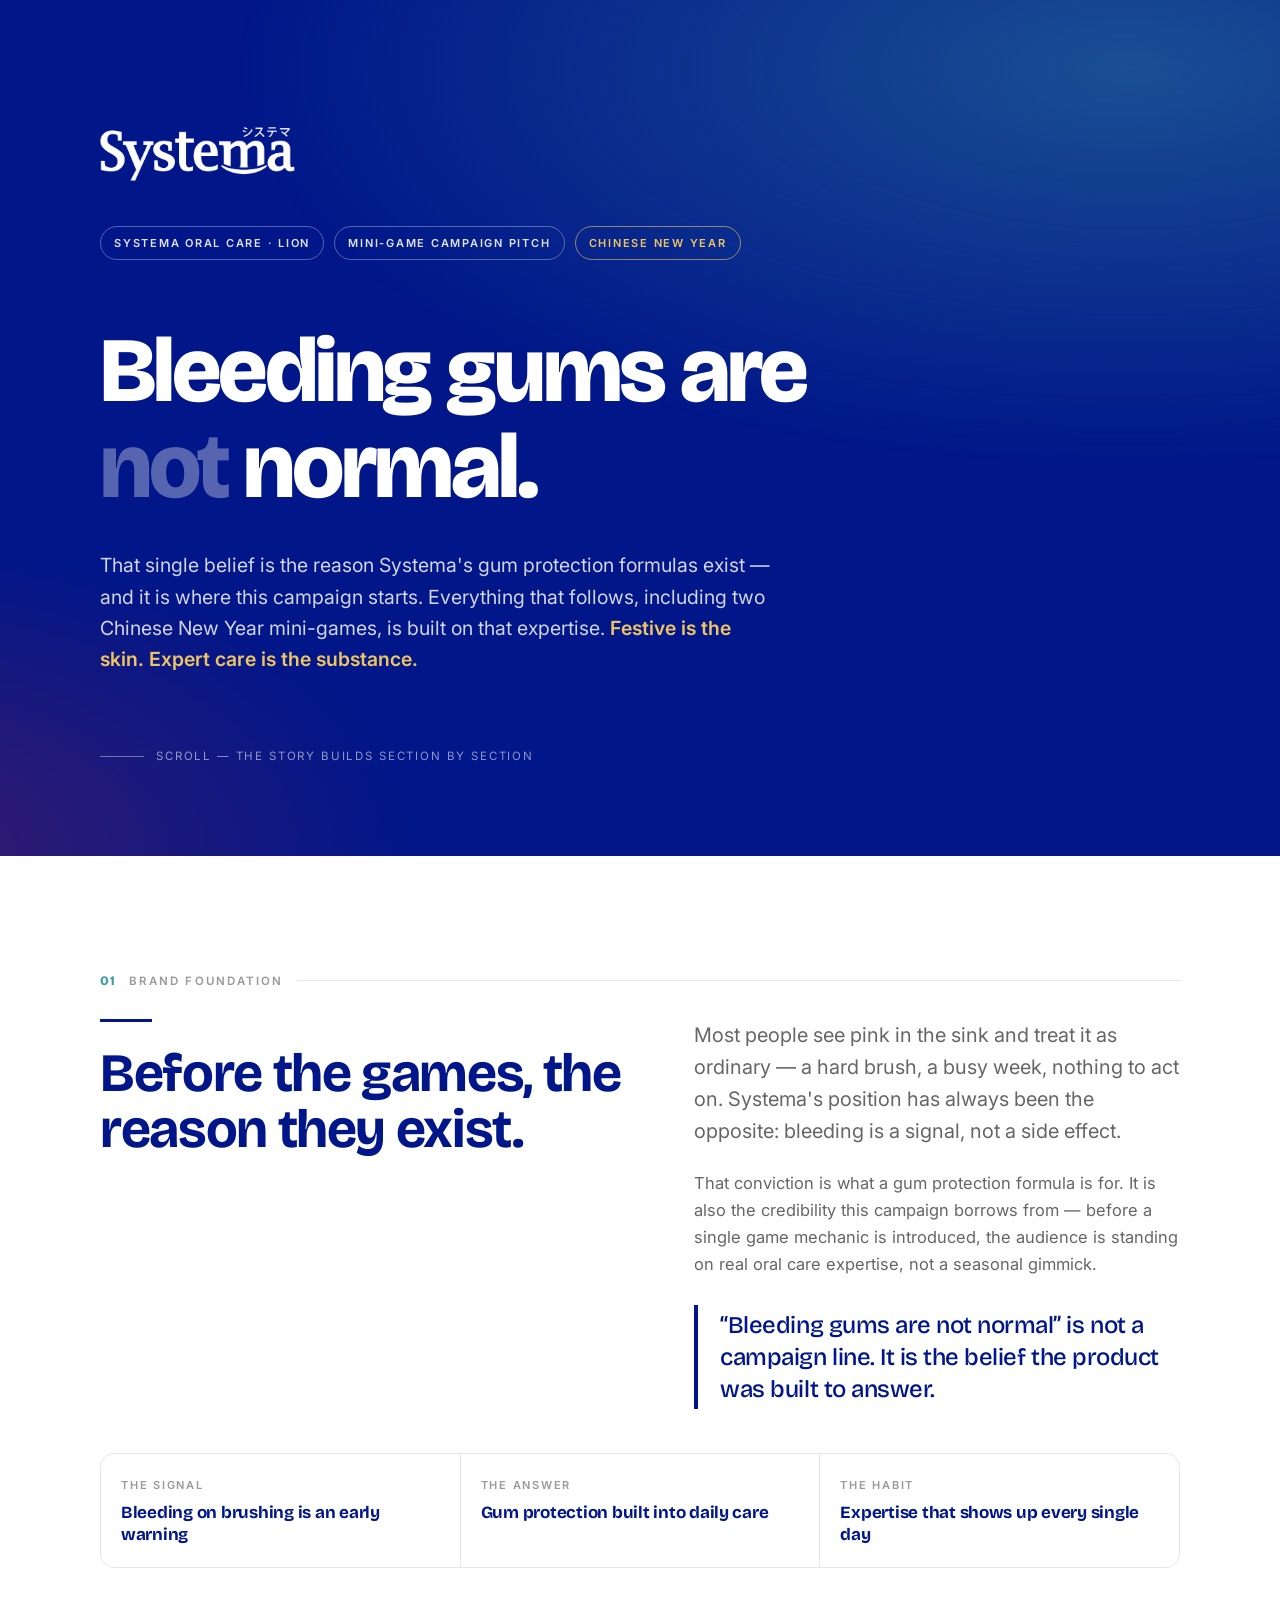
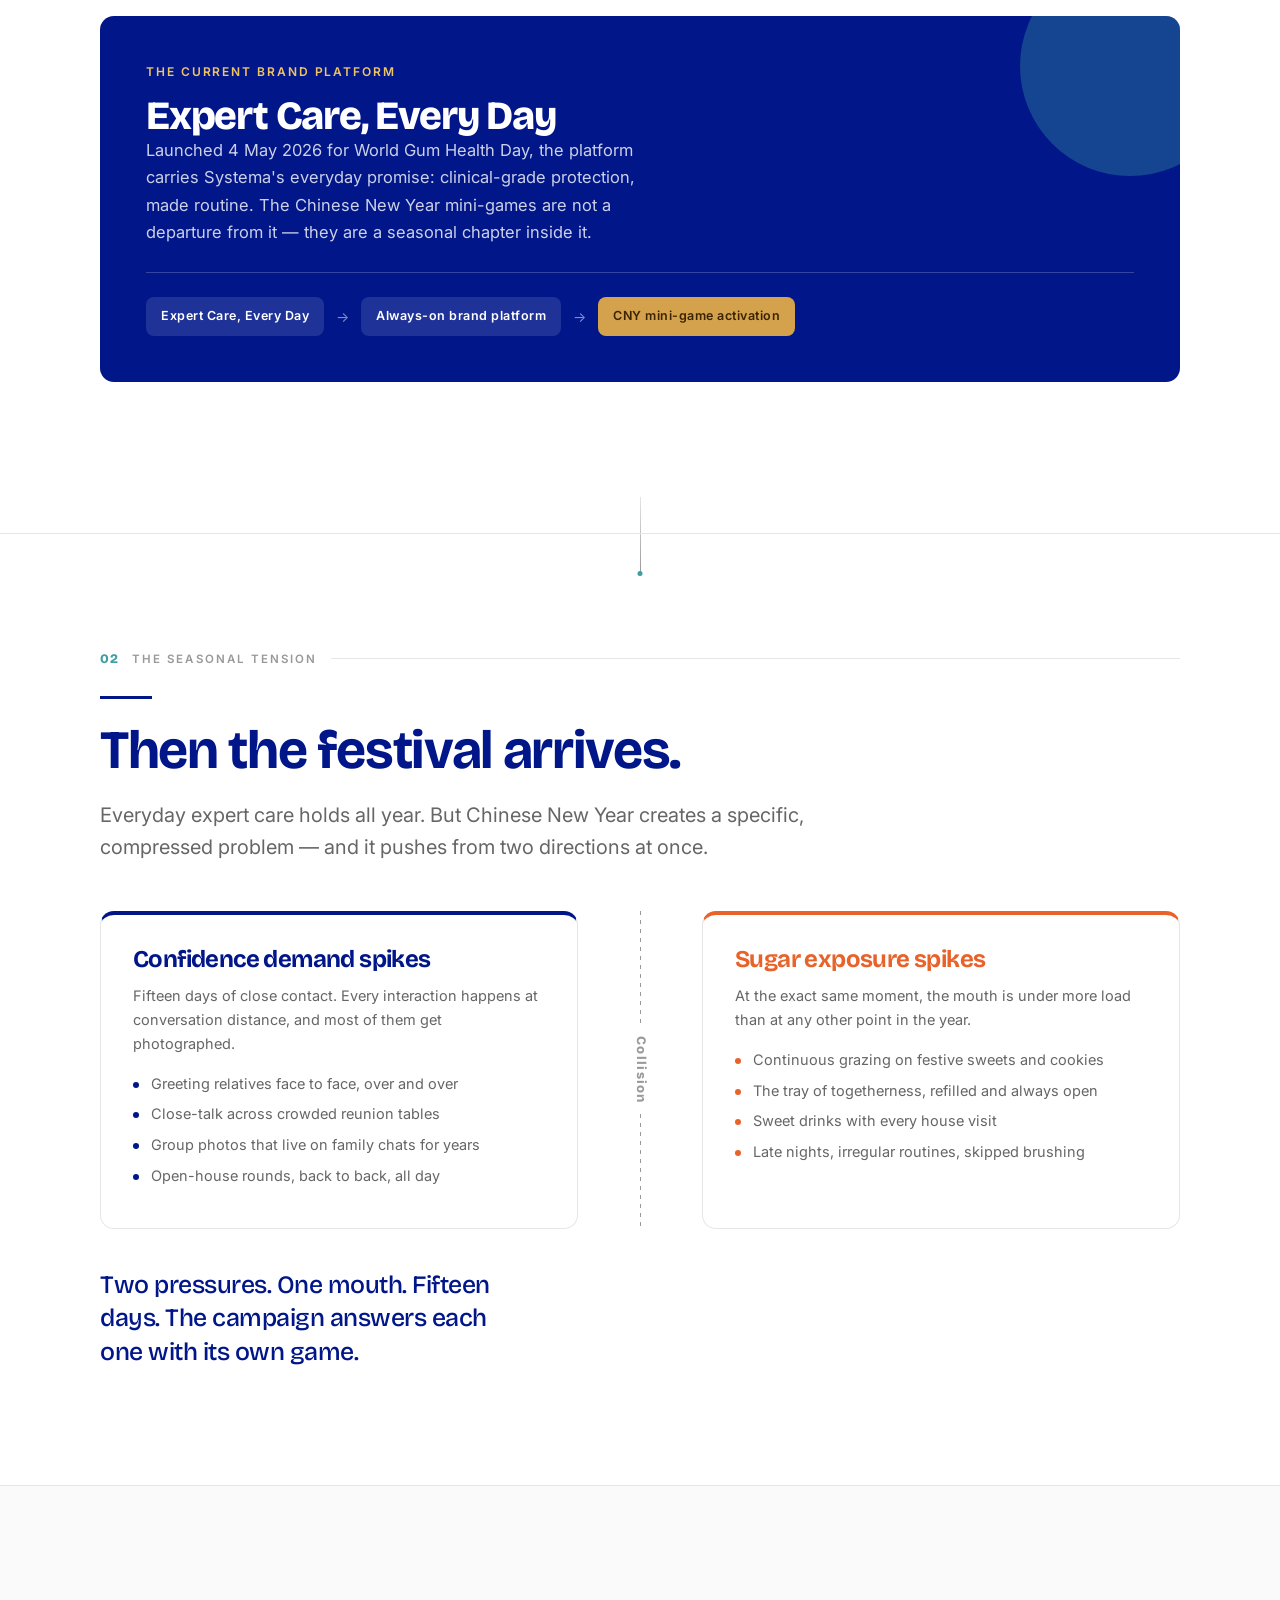
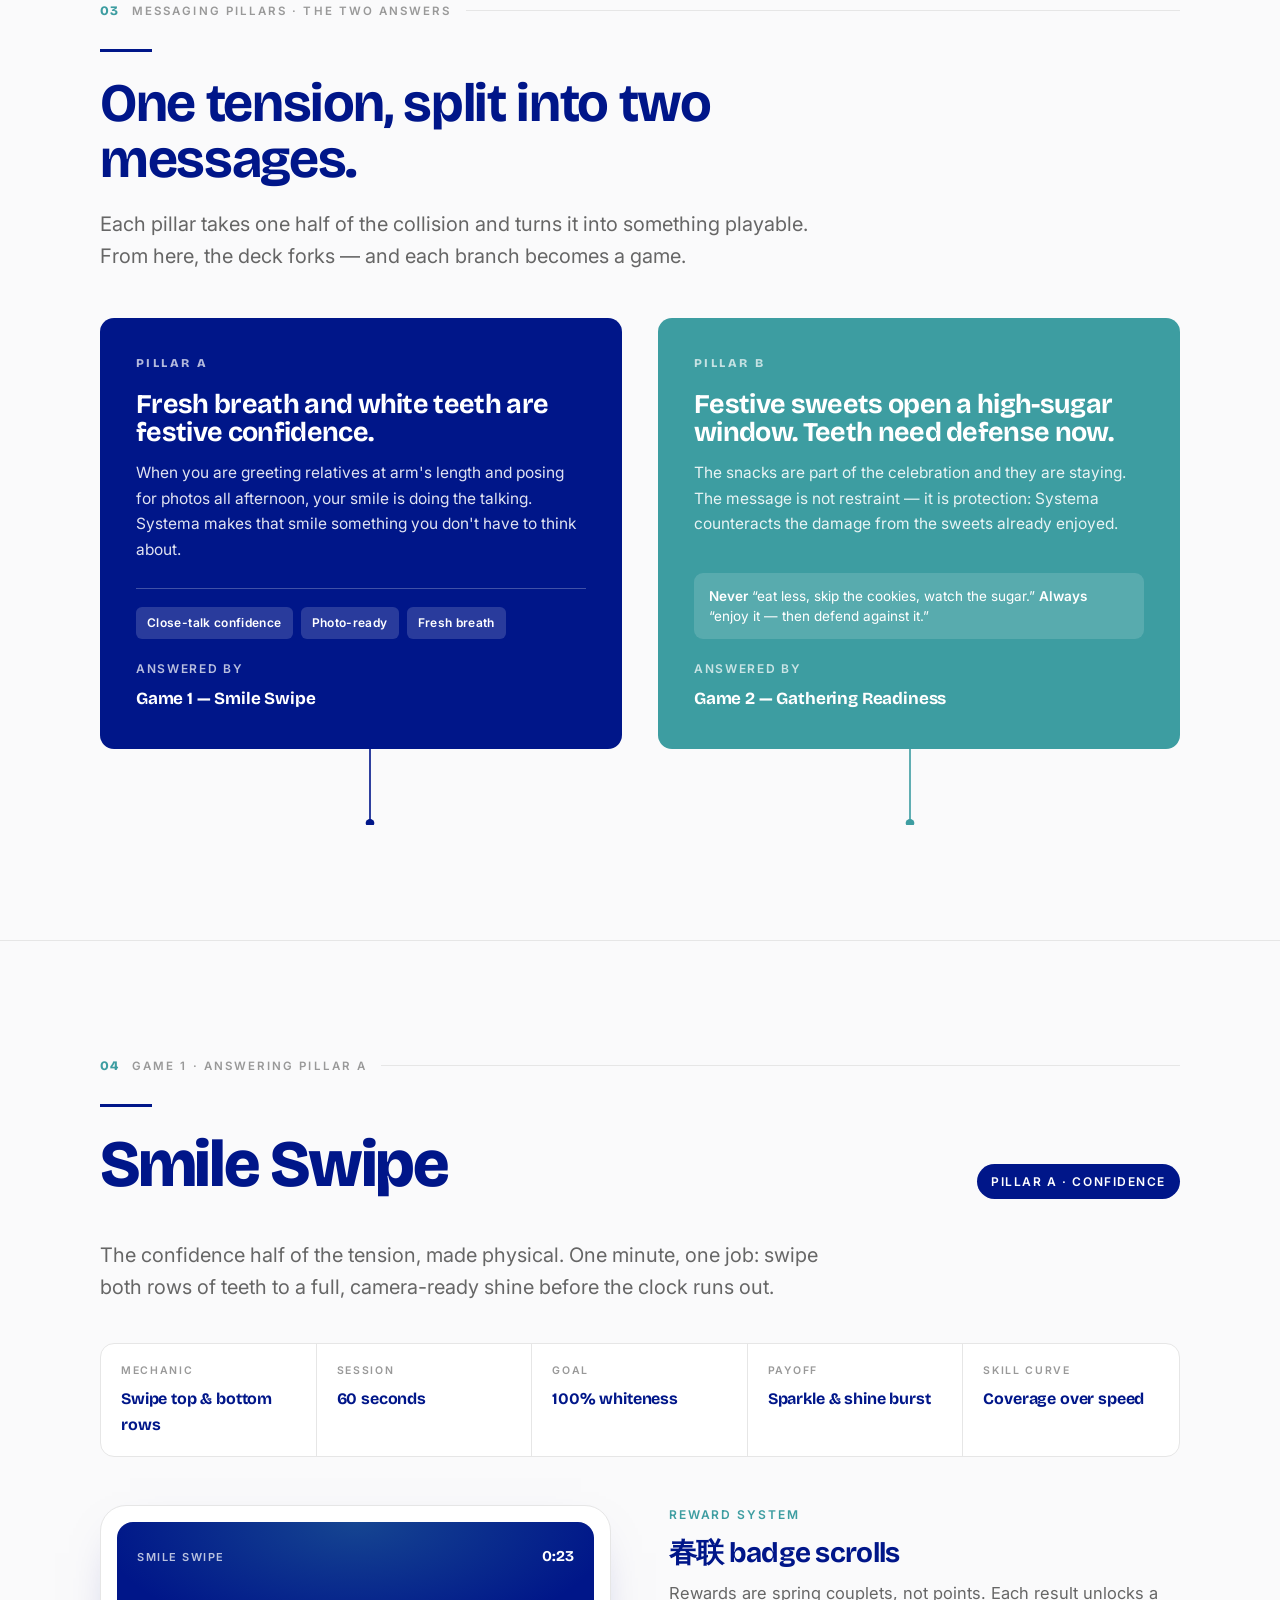
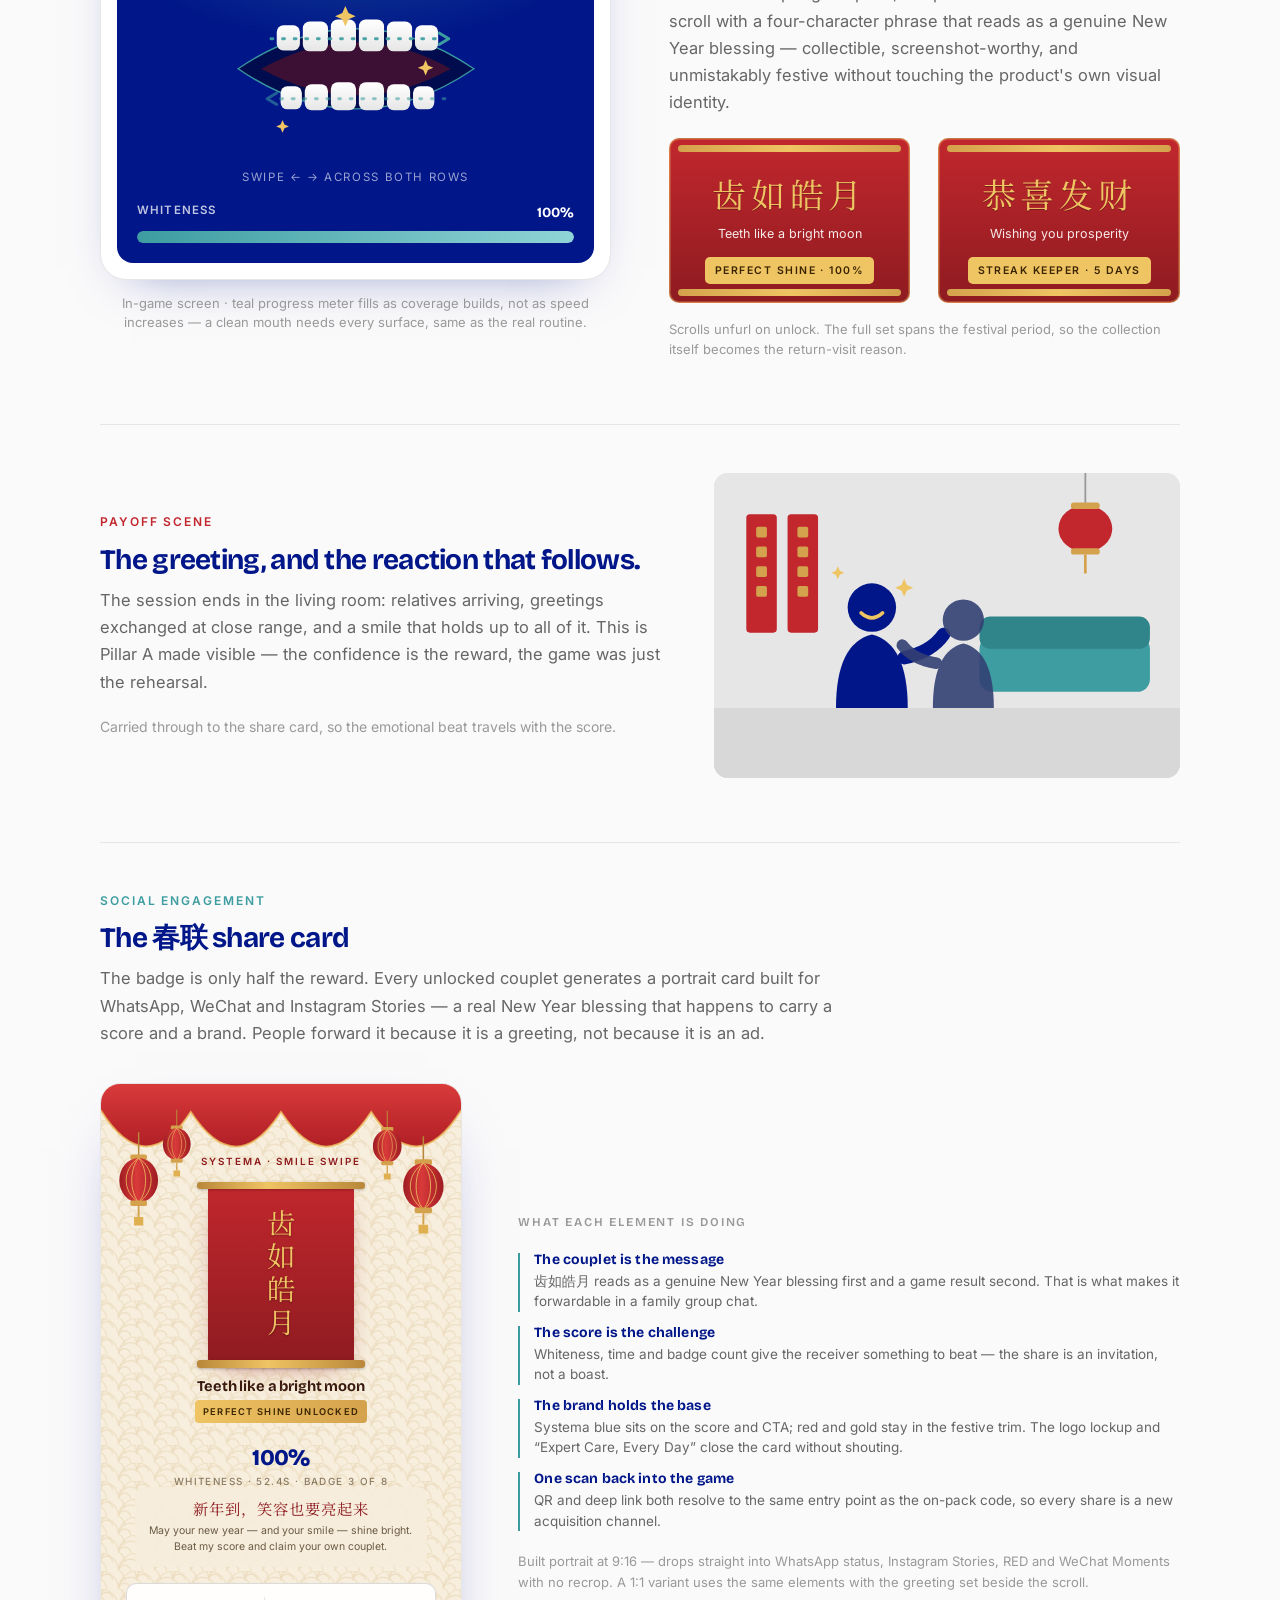
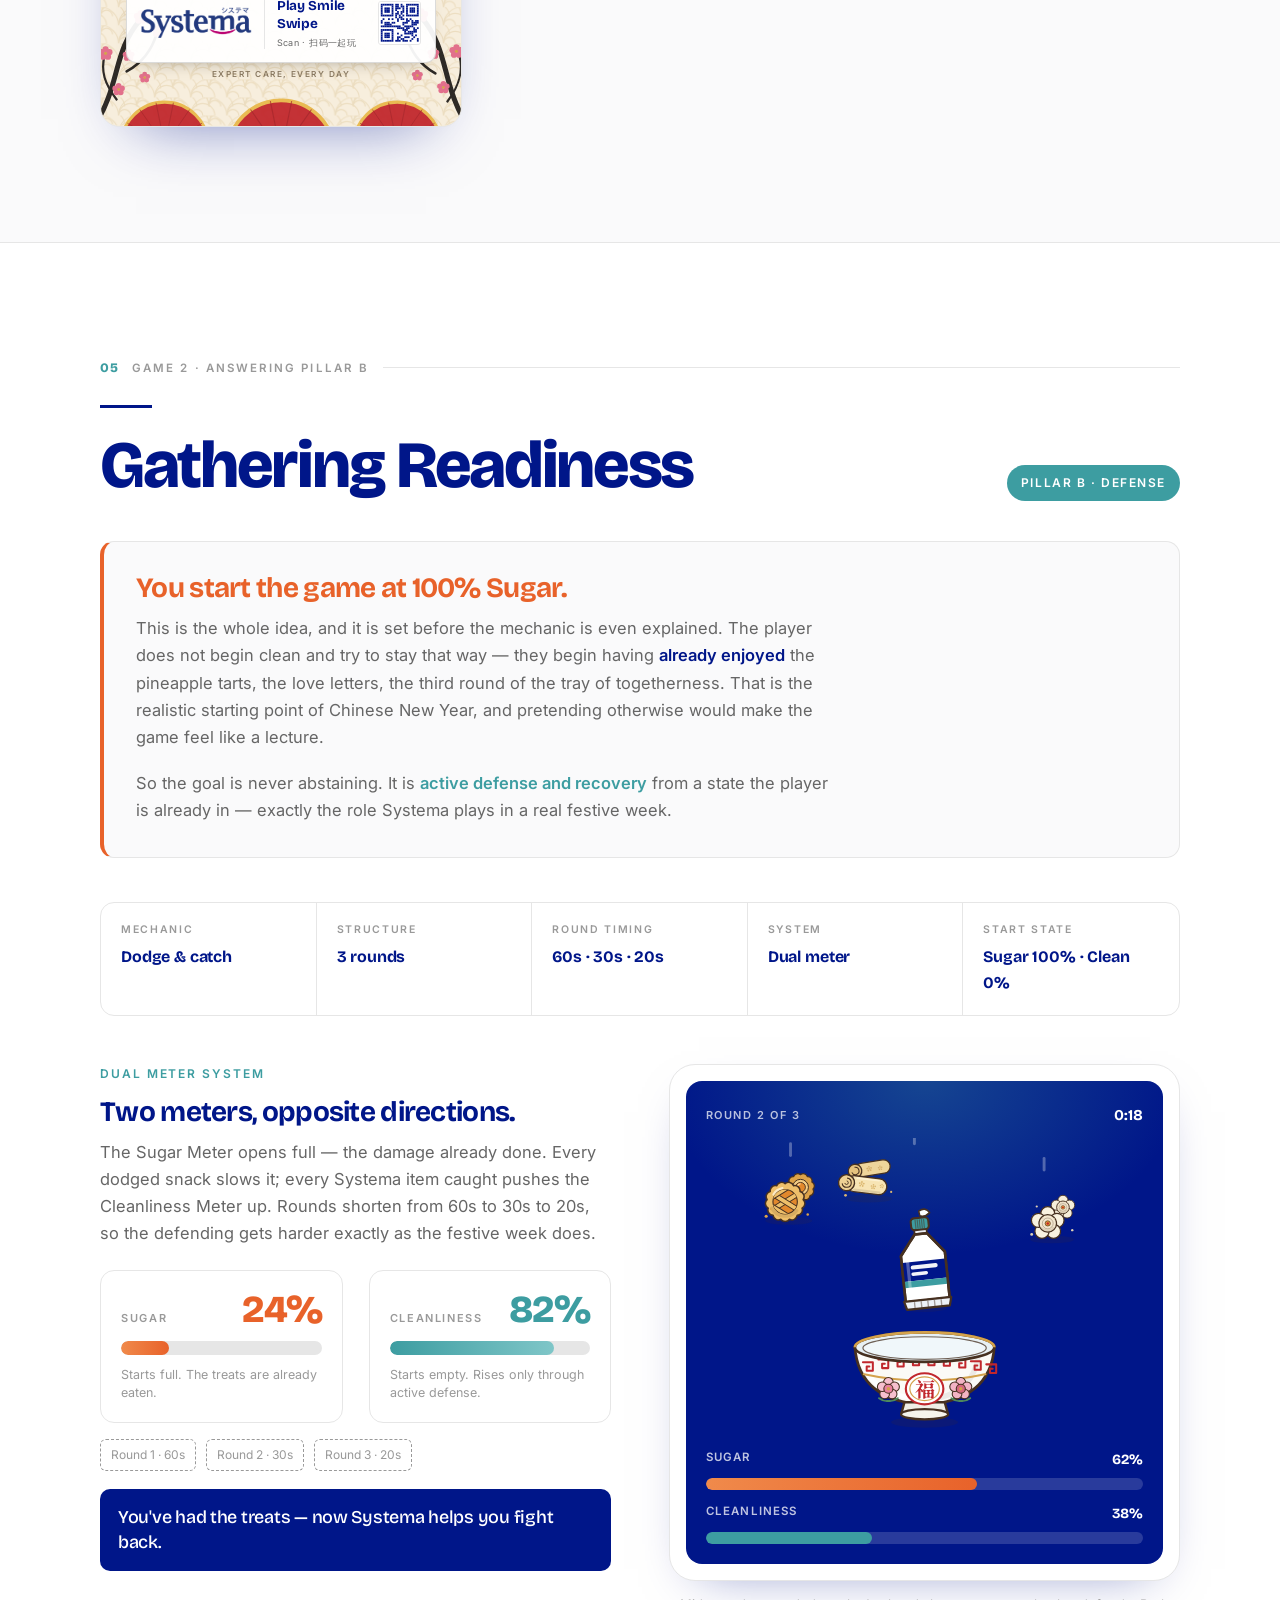
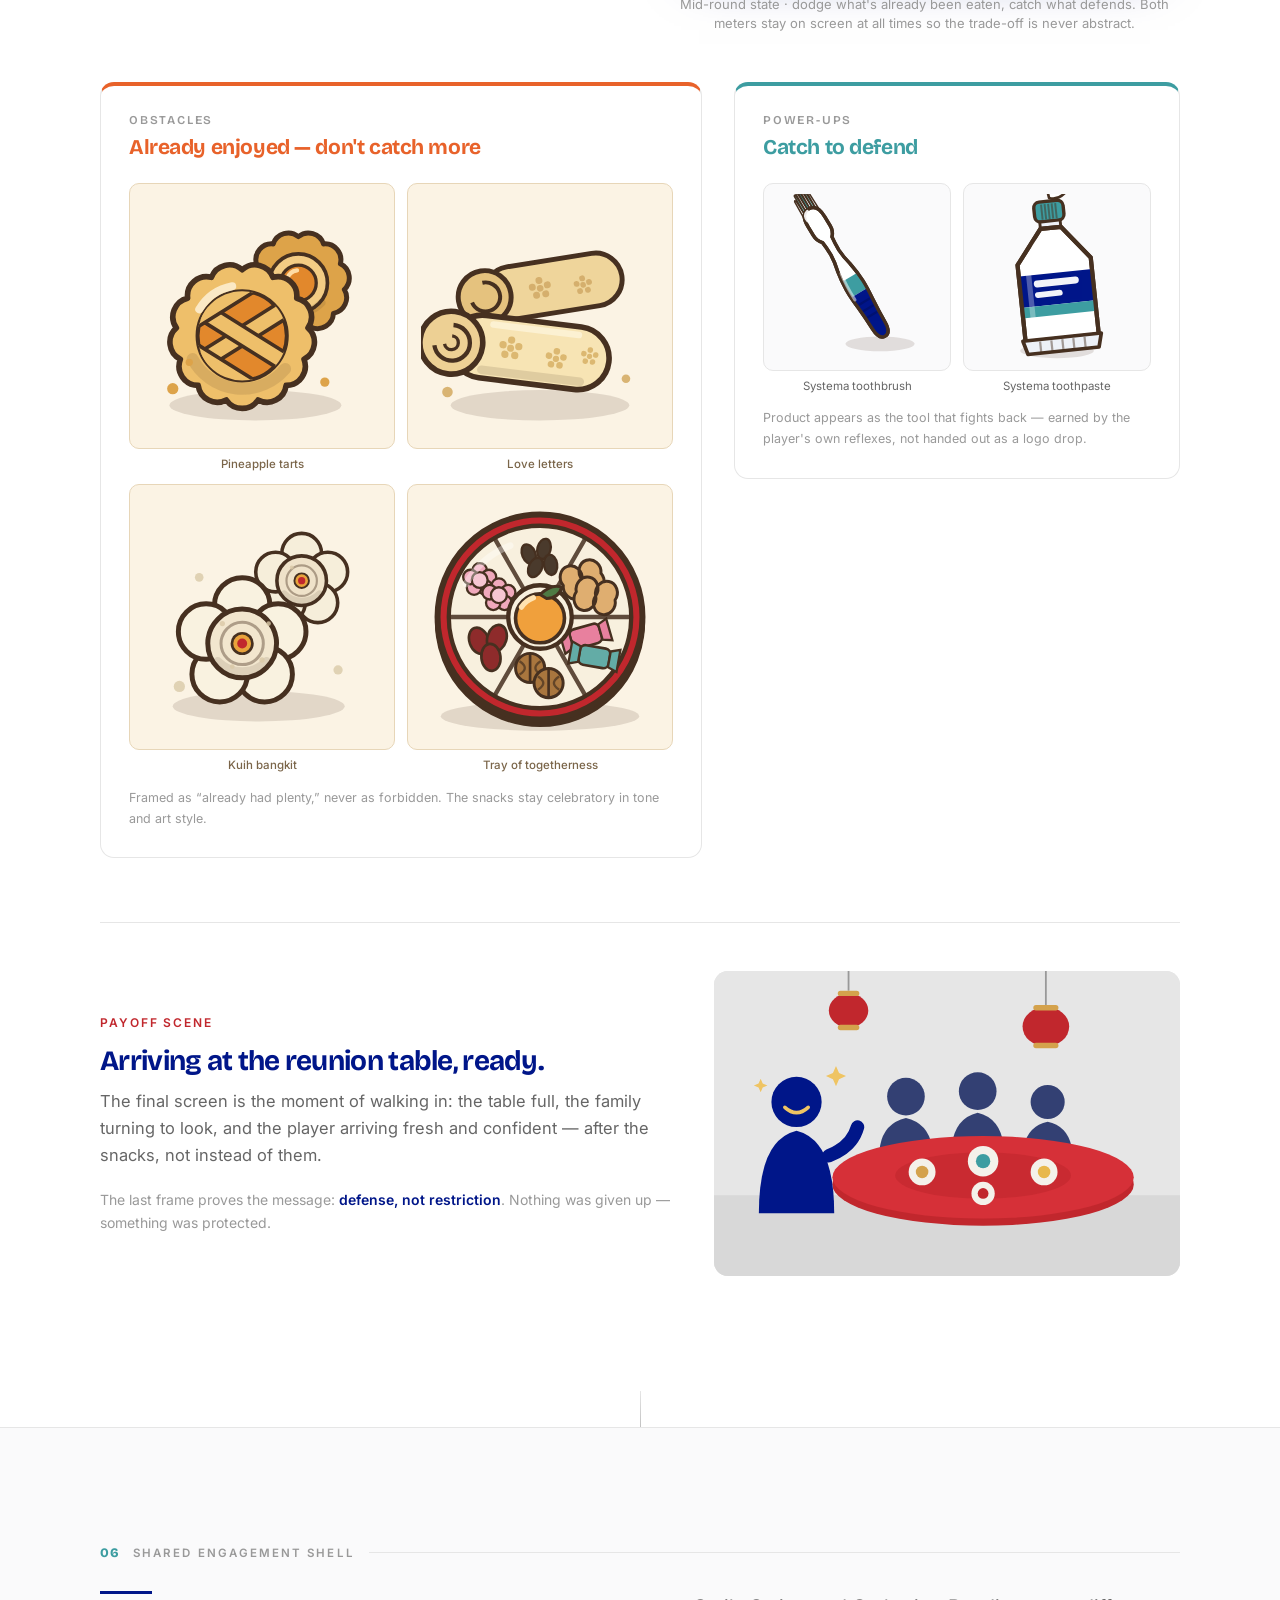
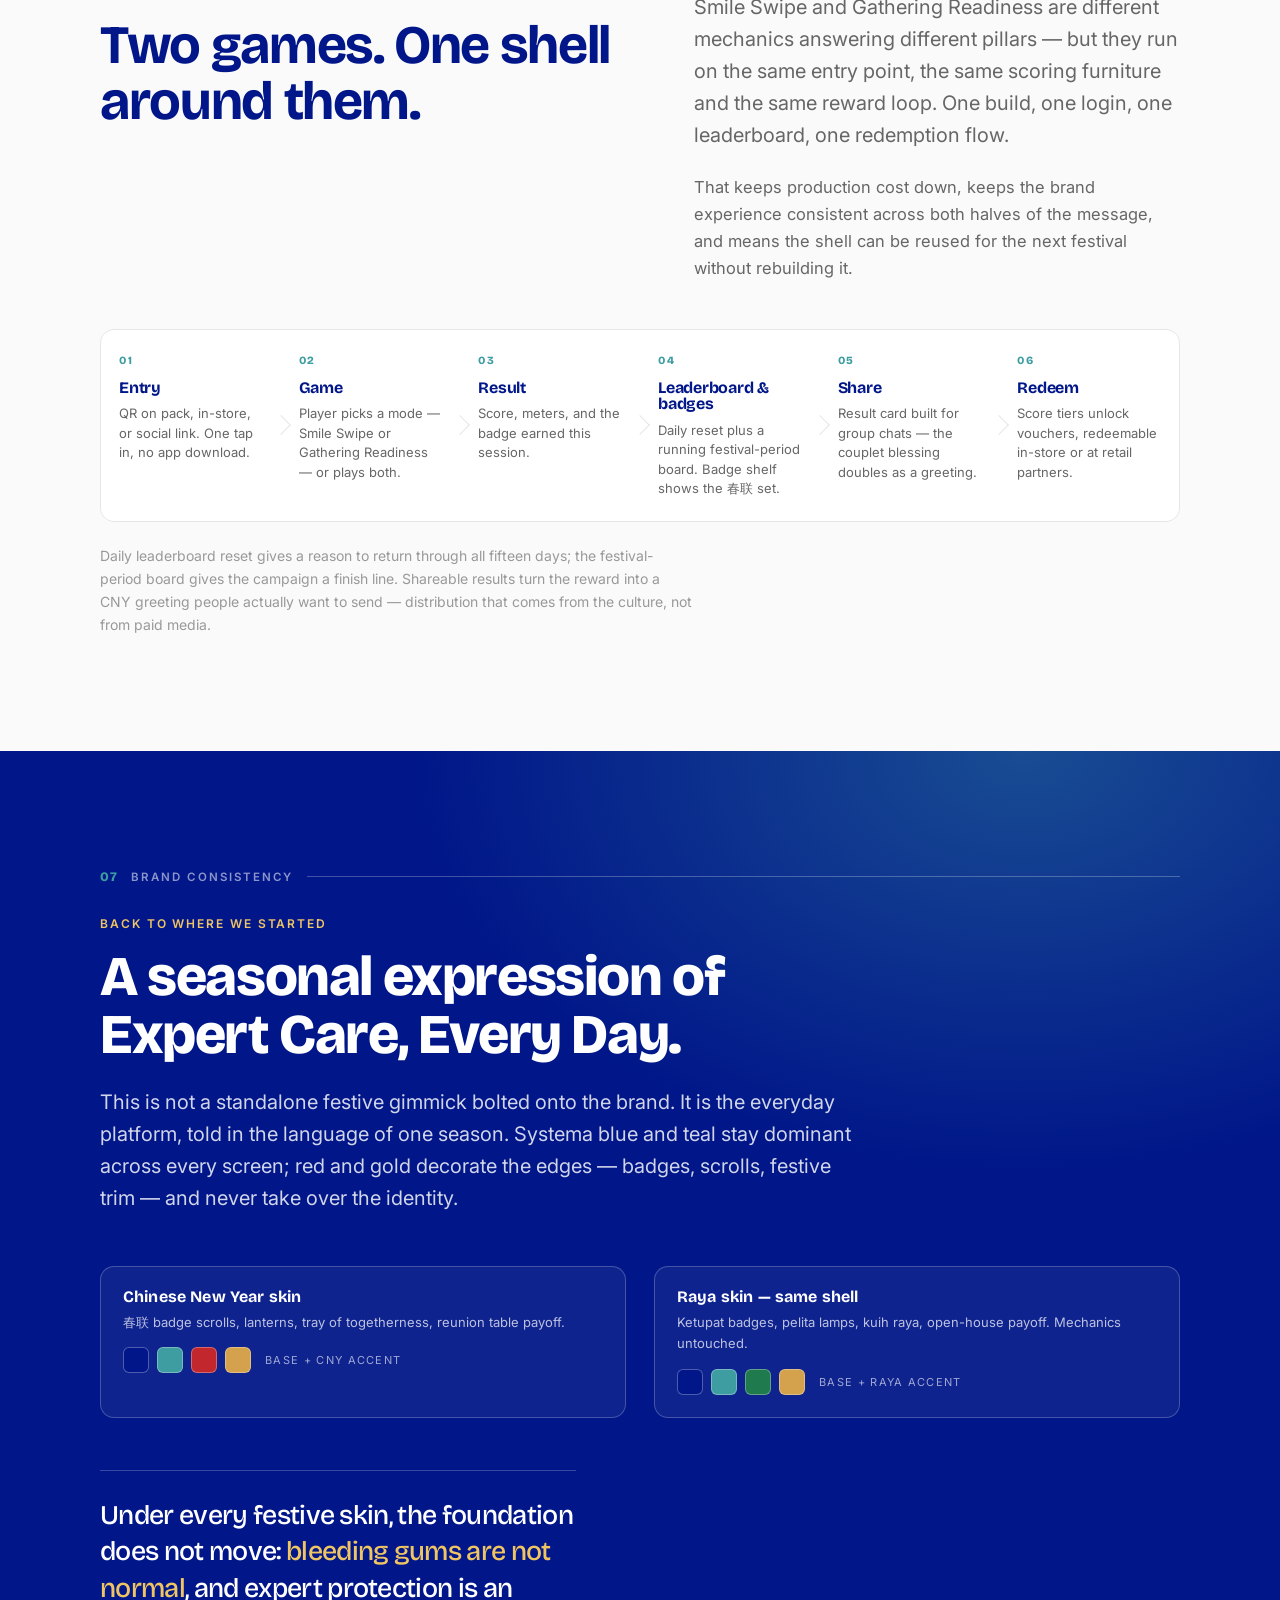
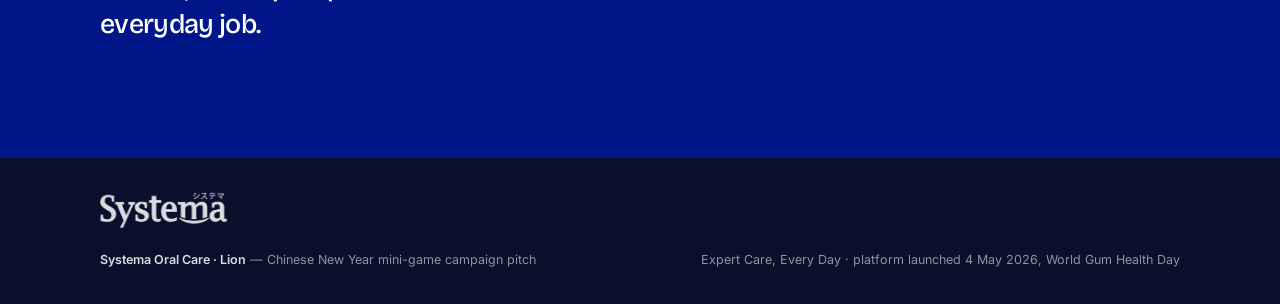
==== index.html @ cb44819f "commit update" ====
<!DOCTYPE html>
<html lang="en">
<head>
<meta charset="UTF-8">
<meta name="viewport" content="width=device-width, initial-scale=1">
<title>Systema × Chinese New Year — Mini-Game Campaign Pitch</title>
<meta name="description" content="A seasonal expression of Expert Care, Every Day. Two Chinese New Year mini-games for Systema Oral Care by Lion.">
<link rel="preconnect" href="https://fonts.googleapis.com">
<link rel="preconnect" href="https://fonts.gstatic.com" crossorigin>
<link href="https://fonts.googleapis.com/css2?family=Bricolage+Grotesque:opsz,wght@12..96,500;12..96,700;12..96,800&family=Inter:wght@400;500;600&family=Noto+Serif+SC:wght@700&display=swap" rel="stylesheet">
<style>
:root{
  /* Systema brand */
  --blue:#001689;
  --teal:#3d9da1;
  --white:#FFFFFF;
  --grey-light:#E6E6E6;
  --grey-mid:#999999;
  --grey-dark:#666666;
  /* CNY seasonal accent layer — trim only */
  --red:#C1272D;
  --red-deep:#8E1B20;
  --gold:#D4A24C;
  --gold-bright:#EFC463;
  --sugar:#E8622A;

  --ink:#0A0F2C;
  --paper:#FAFAFB;

  --display:'Bricolage Grotesque','Helvetica Neue',Arial,sans-serif;
  --body:'Inter','Helvetica Neue',Arial,sans-serif;
  --cjk:'Noto Serif SC',serif;

  --gut:clamp(20px,5vw,40px);
  --sec:clamp(72px,9vw,140px);
  --r:14px;
}
*{box-sizing:border-box}
html{scroll-behavior:smooth;-webkit-text-size-adjust:100%}
body{
  margin:0;background:var(--white);color:var(--grey-dark);
  font-family:var(--body);font-size:16.5px;line-height:1.65;
  -webkit-font-smoothing:antialiased;overflow-x:hidden;
}
img,svg{max-width:100%;display:block}
h1,h2,h3,h4{font-family:var(--display);color:var(--blue);margin:0;line-height:1.04;letter-spacing:-0.025em;font-weight:700}
p{margin:0 0 1.15em}
p:last-child{margin-bottom:0}
strong{color:var(--blue);font-weight:600}
em{font-style:normal;color:var(--teal);font-weight:600}

/* ---------- scaffolding ---------- */
.wrap{width:100%;max-width:1160px;margin:0 auto;padding:0 var(--gut)}
.narrow{max-width:760px}
section{position:relative;padding:var(--sec) 0}
.rule-top{border-top:1px solid var(--grey-light)}

/* reading progress — the same meter language the games use */
.progress{position:fixed;top:0;left:0;height:3px;width:100%;background:transparent;z-index:90}
.progress i{display:block;height:100%;width:0;background:var(--teal);transition:width .08s linear}

/* chapter marker + narrative spine */
.chapter{display:flex;align-items:baseline;gap:14px;margin-bottom:26px}
.chapter .num{font-family:var(--display);font-weight:800;font-size:13px;color:var(--teal);letter-spacing:.04em}
.chapter .lbl{font-size:11.5px;font-weight:600;letter-spacing:.18em;text-transform:uppercase;color:var(--grey-mid)}
.chapter .bar{flex:1;height:1px;background:var(--grey-light);transform:translateY(-4px)}

.spine{display:block;width:1px;height:clamp(44px,6vw,76px);background:linear-gradient(var(--grey-light),var(--grey-mid));margin:0 auto calc(var(--sec) * -0.35);position:relative}
.spine::after{content:"";position:absolute;left:50%;bottom:-3px;width:5px;height:5px;border-radius:50%;background:var(--teal);transform:translateX(-50%)}

.eyebrow{font-size:12px;font-weight:600;letter-spacing:.16em;text-transform:uppercase;color:var(--teal);margin-bottom:14px}
.lead{font-size:clamp(17px,2vw,20px);line-height:1.6;color:var(--grey-dark)}
h2{font-size:clamp(30px,5.2vw,54px)}
h3{font-size:clamp(21px,2.8vw,28px)}
h4{font-size:15px;letter-spacing:.01em}
.kicker-line{width:52px;height:3px;background:var(--blue);margin-bottom:24px}

/* ---------- 00 HERO ---------- */
.hero{
  background:var(--blue);color:#fff;padding:clamp(96px,14vh,150px) 0 clamp(72px,10vh,110px);
  position:relative;overflow:hidden;
}
.hero::before{
  content:"";position:absolute;inset:0;
  background:
    radial-gradient(120% 80% at 88% 8%, rgba(61,157,161,.42), transparent 58%),
    radial-gradient(70% 60% at -10% 100%, rgba(193,39,45,.30), transparent 62%);
}
.hero .wrap{position:relative;z-index:2}
.hero-meta{display:flex;flex-wrap:wrap;gap:10px;margin-bottom:clamp(40px,7vh,72px)}
.tag{font-size:11px;letter-spacing:.16em;text-transform:uppercase;font-weight:600;
  border:1px solid rgba(255,255,255,.32);color:rgba(255,255,255,.88);padding:7px 13px;border-radius:100px}
.tag.gold{border-color:rgba(239,196,99,.6);color:var(--gold-bright)}
.hero h1{color:#fff;font-size:clamp(40px,8.4vw,92px);font-weight:800;max-width:15ch;letter-spacing:-0.035em}
.hero h1 .q{color:rgba(255,255,255,.34)}
.hero-sub{margin-top:clamp(26px,4vh,38px);max-width:56ch;font-size:clamp(16px,1.9vw,19.5px);line-height:1.6;color:rgba(255,255,255,.82)}
.hero-sub b{color:var(--gold-bright);font-weight:600}
.scrollcue{margin-top:clamp(48px,8vh,84px);display:flex;align-items:center;gap:12px;
  font-size:11.5px;letter-spacing:.16em;text-transform:uppercase;color:rgba(255,255,255,.55)}
.scrollcue span.line{width:44px;height:1px;background:rgba(255,255,255,.4)}

/* ---------- generic blocks ---------- */
.surface{background:var(--grey-light);border-radius:var(--r);padding:clamp(24px,3.4vw,38px)}
.surface.pale{background:var(--paper);border:1px solid var(--grey-light)}
.split{display:grid;grid-template-columns:1fr 1fr;gap:clamp(28px,4.5vw,64px);align-items:start}
.split.lean{grid-template-columns:1.05fr .95fr}
.stack-lg{display:grid;gap:clamp(28px,4vw,52px)}

.truth{border-left:4px solid var(--blue);padding:4px 0 4px 22px}
.truth p{font-family:var(--display);font-weight:500;font-size:clamp(19px,2.4vw,24px);line-height:1.34;color:var(--blue);letter-spacing:-0.02em}

.factrow{display:grid;grid-template-columns:repeat(3,1fr);gap:1px;background:var(--grey-light);border:1px solid var(--grey-light);border-radius:var(--r);overflow:hidden;margin-top:clamp(28px,4vw,44px)}
.factrow div{background:#fff;padding:22px 20px}
.factrow dt{font-size:11px;letter-spacing:.16em;text-transform:uppercase;color:var(--grey-mid);font-weight:600;margin-bottom:8px}
.factrow dd{margin:0;font-family:var(--display);font-weight:700;color:var(--blue);font-size:17px;line-height:1.25;letter-spacing:-0.015em}

/* platform lockup */
.platform{background:var(--blue);color:#fff;border-radius:var(--r);padding:clamp(28px,4vw,46px);position:relative;overflow:hidden}
.platform::after{content:"";position:absolute;right:-60px;top:-60px;width:220px;height:220px;border-radius:50%;background:rgba(61,157,161,.35)}
.platform .inner{position:relative;z-index:2}
.platform h3{color:#fff;font-size:clamp(26px,4vw,40px);font-weight:800;letter-spacing:-0.03em}
.platform p{color:rgba(255,255,255,.8);max-width:52ch}
.platform .eyebrow{color:var(--gold-bright)}
.lockup{display:flex;flex-wrap:wrap;align-items:center;gap:12px;margin-top:26px;padding-top:24px;border-top:1px solid rgba(255,255,255,.2)}
.lockup .node{font-size:12.5px;font-weight:600;letter-spacing:.04em;color:#fff;background:rgba(255,255,255,.12);padding:9px 15px;border-radius:8px}
.lockup .node.seasonal{background:var(--gold);color:#3A2400}
.lockup .arrow{color:rgba(255,255,255,.5);font-size:14px}

/* ---------- 02 tension ---------- */
.tension{display:grid;grid-template-columns:1fr auto 1fr;gap:clamp(18px,3vw,34px);align-items:stretch;margin-top:clamp(30px,4vw,48px)}
.force{border:1px solid var(--grey-light);border-radius:var(--r);padding:clamp(22px,3vw,32px);background:#fff}
.force.a{border-top:4px solid var(--blue)}
.force.b{border-top:4px solid var(--sugar)}
.force h3{font-size:clamp(19px,2.3vw,24px);margin-bottom:12px}
.force.b h3{color:var(--sugar)}
.force ul{margin:16px 0 0;padding:0;list-style:none}
.force li{position:relative;padding-left:18px;font-size:14.5px;line-height:1.5;margin-bottom:9px;color:var(--grey-dark)}
.force li::before{content:"";position:absolute;left:0;top:9px;width:6px;height:6px;border-radius:50%;background:var(--blue)}
.force.b li::before{background:var(--sugar)}
.collide{display:flex;flex-direction:column;align-items:center;justify-content:center;gap:10px;min-width:56px}
.collide .zap{font-family:var(--display);font-weight:800;color:var(--grey-mid);font-size:13px;letter-spacing:.1em;writing-mode:vertical-rl;text-orientation:mixed}
.collide .v{flex:1;width:1px;background:repeating-linear-gradient(var(--grey-mid) 0 4px,transparent 4px 9px)}
.tension-out{margin-top:clamp(26px,3.5vw,40px);font-family:var(--display);font-weight:500;font-size:clamp(18px,2.4vw,25px);line-height:1.35;color:var(--blue);letter-spacing:-0.02em;max-width:26ch}

/* ---------- 03 pillars fork ---------- */
.pillars{display:grid;grid-template-columns:1fr 1fr;gap:clamp(20px,3vw,36px);margin-top:clamp(30px,4vw,46px)}
.pillar{border-radius:var(--r);padding:clamp(24px,3.2vw,36px);color:#fff;display:flex;flex-direction:column;min-height:100%}
.pillar.a{background:var(--blue)}
.pillar.b{background:var(--teal)}
.pillar .pnum{font-family:var(--display);font-size:12px;font-weight:800;letter-spacing:.2em;text-transform:uppercase;color:rgba(255,255,255,.7);margin-bottom:16px}
.pillar h3{color:#fff;font-size:clamp(20px,2.6vw,27px);margin-bottom:14px}
.pillar p{color:rgba(255,255,255,.88);font-size:15.5px}
.pillar .points{padding-top:18px;margin-top:auto;border-top:1px solid rgba(255,255,255,.25);display:flex;flex-wrap:wrap;gap:8px}
.pillar .points span{font-size:12px;font-weight:600;letter-spacing:.03em;background:rgba(255,255,255,.16);padding:6px 11px;border-radius:6px;color:#fff}
.pillar .routes{margin-top:20px;font-size:12px;letter-spacing:.14em;text-transform:uppercase;font-weight:600;color:rgba(255,255,255,.72)}
.pillar .routes b{display:block;font-family:var(--display);font-size:17px;letter-spacing:-0.01em;text-transform:none;color:#fff;margin-top:6px}
.notabout{margin-top:18px;background:rgba(255,255,255,.14);border-radius:9px;padding:13px 15px;font-size:13.5px;line-height:1.5;color:#fff}

.fork{display:block;width:100%;height:78px;margin-top:-2px}

/* ---------- game sections ---------- */
.game{position:relative}
.game.g1{background:var(--paper);border-top:1px solid var(--grey-light);border-bottom:1px solid var(--grey-light)}
.game.g2{background:#fff}
.game-head{display:flex;flex-wrap:wrap;align-items:flex-end;justify-content:space-between;gap:20px;margin-bottom:clamp(26px,3.4vw,40px)}
.game-head h2{font-size:clamp(34px,6.4vw,66px);font-weight:800;letter-spacing:-0.035em}
.answers{font-size:12px;font-weight:600;letter-spacing:.13em;text-transform:uppercase;color:#fff;background:var(--blue);padding:8px 14px;border-radius:100px;white-space:nowrap}
.answers.teal{background:var(--teal)}
.spec{display:flex;flex-wrap:wrap;gap:0;border:1px solid var(--grey-light);border-radius:var(--r);overflow:hidden;background:#fff;margin-bottom:clamp(30px,4vw,48px)}
.spec div{flex:1 1 150px;padding:18px 20px;border-right:1px solid var(--grey-light)}
.spec div:last-child{border-right:0}
.spec dt{font-size:10.5px;letter-spacing:.16em;text-transform:uppercase;color:var(--grey-mid);font-weight:600;margin-bottom:6px}
.spec dd{margin:0;font-family:var(--display);font-weight:700;font-size:16px;color:var(--blue);letter-spacing:-0.01em}

/* phone mockup */
.mock{background:#fff;border:1px solid var(--grey-light);border-radius:26px;padding:16px;box-shadow:0 18px 50px -30px rgba(0,22,137,.5)}
.mock .screen{background:var(--blue);border-radius:16px;padding:22px 20px 20px;color:#fff;position:relative;overflow:hidden}
.mock .screen::after{content:"";position:absolute;inset:0;background:radial-gradient(90% 60% at 50% 0%,rgba(61,157,161,.35),transparent 60%)}
.mock .screen>*{position:relative;z-index:2}
.mock .hud{display:flex;justify-content:space-between;align-items:center;font-size:11px;letter-spacing:.14em;text-transform:uppercase;color:rgba(255,255,255,.72);font-weight:600;margin-bottom:6px}
.mock .hud b{color:#fff;font-family:var(--display);font-size:15px;letter-spacing:0}
.mouthart{margin:6px auto 4px;max-width:290px}
.swipehint{text-align:center;font-size:11.5px;letter-spacing:.14em;text-transform:uppercase;color:rgba(255,255,255,.6);margin:2px 0 14px}
.meter{background:rgba(255,255,255,.16);border-radius:100px;height:12px;overflow:hidden}
.meter i{display:block;height:100%;border-radius:100px;background:var(--teal)}
.meter.white-fill i{background:linear-gradient(90deg,var(--teal),#8fd4d6)}
.meter-row{display:flex;justify-content:space-between;font-size:11.5px;font-weight:600;letter-spacing:.1em;text-transform:uppercase;color:rgba(255,255,255,.75);margin-bottom:7px}
.meter-row b{color:#fff;font-family:var(--display);font-size:14px;letter-spacing:0}
.mock-cap{font-size:13px;color:var(--grey-mid);margin-top:14px;text-align:center;line-height:1.5}

/* couplet badges — the motion moment */
.badges{display:grid;grid-template-columns:repeat(2,1fr);gap:clamp(16px,2.4vw,28px);margin-top:22px}
.scroll{background:linear-gradient(180deg,var(--red),var(--red-deep));border-radius:10px;padding:20px 16px 18px;text-align:center;position:relative;
  border:1px solid rgba(239,196,99,.55);box-shadow:inset 0 0 0 1px rgba(239,196,99,.25);overflow:hidden}
.scroll::before,.scroll::after{content:"";position:absolute;left:8px;right:8px;height:7px;border-radius:4px;background:linear-gradient(90deg,var(--gold),var(--gold-bright),var(--gold))}
.scroll::before{top:6px}
.scroll::after{bottom:6px}
.scroll .cjk{font-family:var(--cjk);color:var(--gold-bright);font-size:clamp(24px,4.4vw,34px);line-height:1.22;letter-spacing:.14em;margin:14px 0 10px;text-shadow:0 1px 0 rgba(0,0,0,.3)}
.scroll .mean{font-size:12.5px;color:rgba(255,255,255,.9);line-height:1.45;margin-bottom:12px}
.scroll .earn{display:inline-block;font-size:10.5px;letter-spacing:.14em;text-transform:uppercase;font-weight:600;color:#3A2400;background:var(--gold-bright);padding:5px 10px;border-radius:5px}
/* unfurl */
.unfurl{transform:scaleY(.04);transform-origin:top center;opacity:.2;
  transition:transform 1.05s cubic-bezier(.22,1,.3,1),opacity .5s ease}
.unfurl.open{transform:scaleY(1);opacity:1}
.unfurl:nth-child(2){transition-delay:.18s}
.badge-note{font-size:13px;color:var(--grey-mid);margin-top:16px;line-height:1.55}

/* payoff scene */
.payoff{display:grid;grid-template-columns:1.1fr .9fr;gap:clamp(22px,3.4vw,44px);align-items:center;margin-top:clamp(36px,5vw,64px);
  border-top:1px solid var(--grey-light);padding-top:clamp(30px,4vw,48px)}
.scene{border-radius:var(--r);overflow:hidden;background:var(--grey-light)}
.payoff h3{margin-bottom:12px}
.payoff .eyebrow{color:var(--red)}

/* dual meters (game 2) */
.meters2{display:grid;grid-template-columns:1fr 1fr;gap:clamp(16px,2.4vw,26px)}
.m2{background:#fff;border:1px solid var(--grey-light);border-radius:var(--r);padding:20px}
.m2 .top{display:flex;justify-content:space-between;align-items:baseline;margin-bottom:12px}
.m2 .name{font-size:11px;letter-spacing:.15em;text-transform:uppercase;font-weight:600;color:var(--grey-mid)}
.m2 .val{font-family:var(--display);font-weight:800;font-size:clamp(26px,4vw,38px);letter-spacing:-0.03em;line-height:1}
.m2.sugar .val{color:var(--sugar)}
.m2.clean .val{color:var(--teal)}
.track{height:14px;border-radius:100px;background:var(--grey-light);overflow:hidden}
.track i{display:block;height:100%;border-radius:100px;transition:width 1.6s cubic-bezier(.32,.9,.24,1)}
.m2.sugar .track i{background:linear-gradient(90deg,#F08A4B,var(--sugar));width:100%}
.m2.clean .track i{background:linear-gradient(90deg,var(--teal),#7fc6c8);width:0%}
.m2 .foot{font-size:12.5px;color:var(--grey-mid);margin-top:11px;line-height:1.45}
.startstate{display:flex;gap:10px;flex-wrap:wrap;margin-top:16px;font-size:12px;color:var(--grey-mid)}
.startstate span{border:1px dashed var(--grey-mid);border-radius:6px;padding:5px 10px}
.fightback{margin-top:18px;background:var(--blue);color:#fff;border-radius:10px;padding:16px 18px;font-family:var(--display);font-weight:500;font-size:clamp(15px,1.9vw,18px);line-height:1.4;letter-spacing:-0.015em}

/* framing callout */
.framing{border:1px solid var(--grey-light);border-left:4px solid var(--sugar);border-radius:var(--r);padding:clamp(22px,3vw,32px);background:var(--paper);margin-bottom:clamp(28px,4vw,44px)}
.framing h3{color:var(--sugar);margin-bottom:12px}
.framing p{max-width:70ch}

/* item showcase grid */
.items{display:grid;grid-template-columns:1.35fr 1fr;gap:clamp(18px,3vw,32px);margin-top:clamp(30px,4vw,48px);align-items:start}
.itembox{border:1px solid var(--grey-light);border-radius:var(--r);padding:clamp(20px,2.6vw,28px);background:#fff}
.itembox.avoid{border-top:4px solid var(--sugar)}
.itembox.catch{border-top:4px solid var(--teal)}
.itembox h4{font-size:12px;letter-spacing:.15em;text-transform:uppercase;color:var(--grey-mid);font-weight:600;margin-bottom:4px}
.itembox .role{font-family:var(--display);font-weight:700;font-size:clamp(17px,2.2vw,21px);color:var(--blue);letter-spacing:-0.02em;margin-bottom:18px}
.itembox.avoid .role{color:var(--sugar)}
.itembox.catch .role{color:var(--teal)}
.igrid{display:grid;grid-template-columns:repeat(4,1fr);gap:12px}
.igrid.two{grid-template-columns:repeat(2,1fr)}
.item{text-align:center}
.item .art{background:var(--paper);border:1px solid var(--grey-light);border-radius:10px;padding:10px;margin-bottom:8px}
.itembox.avoid .item .art{background:#FBF3E4;border-color:#E7D6B8;padding:13px}
.itembox.avoid .item .nm{color:#7A6549;font-weight:500}
.item .nm{font-size:11.5px;line-height:1.35;color:var(--grey-dark)}

/* flow */
.flow{display:grid;grid-template-columns:repeat(6,1fr);gap:0;margin-top:clamp(30px,4vw,46px);
  border:1px solid var(--grey-light);border-radius:var(--r);overflow:hidden;background:var(--grey-light)}
.step{background:#fff;padding:22px 18px;position:relative}
.step .sn{font-family:var(--display);font-weight:800;font-size:11px;color:var(--teal);letter-spacing:.16em;margin-bottom:10px}
.step h4{font-size:16px;margin-bottom:8px;letter-spacing:-0.015em}
.step p{font-size:13px;line-height:1.5;color:var(--grey-dark)}
.step:not(:last-child)::after{content:"";position:absolute;right:-7px;top:50%;width:13px;height:13px;transform:translateY(-50%) rotate(45deg);
  background:#fff;border-top:1px solid var(--grey-light);border-right:1px solid var(--grey-light);z-index:3}
.shell-note{margin-top:22px;font-size:14px;color:var(--grey-mid);max-width:66ch}

/* closing */
.closing{background:var(--blue);color:#fff;position:relative;overflow:hidden}
.closing::before{content:"";position:absolute;inset:0;background:radial-gradient(80% 70% at 80% 0%,rgba(61,157,161,.4),transparent 60%)}
.closing .wrap{position:relative;z-index:2}
.closing h2{color:#fff;font-size:clamp(30px,5.4vw,56px);font-weight:800;max-width:19ch}
.closing .eyebrow{color:var(--gold-bright)}
.closing .lead{color:rgba(255,255,255,.82)}
.skins{display:grid;grid-template-columns:1fr 1fr;gap:clamp(16px,2.6vw,28px);margin-top:clamp(32px,4.4vw,52px)}
.skin{border:1px solid rgba(255,255,255,.22);border-radius:var(--r);padding:22px;background:rgba(255,255,255,.06)}
.skin h4{color:#fff;font-size:16px;margin-bottom:6px}
.skin p{font-size:13px;color:rgba(255,255,255,.72);margin-bottom:14px}
.sw{display:flex;gap:8px;align-items:center}
.sw i{width:26px;height:26px;border-radius:6px;display:block;border:1px solid rgba(255,255,255,.3)}
.sw .lab{font-size:11px;letter-spacing:.12em;text-transform:uppercase;color:rgba(255,255,255,.6);margin-left:6px}
.constant{margin-top:clamp(32px,4.4vw,52px);padding-top:26px;border-top:1px solid rgba(255,255,255,.22);
  font-family:var(--display);font-weight:500;font-size:clamp(18px,2.6vw,27px);line-height:1.35;letter-spacing:-0.025em;color:#fff;max-width:28ch}
.constant b{color:var(--gold-bright);font-weight:500}

footer{background:var(--ink);color:rgba(255,255,255,.55);padding:34px 0;font-size:12.5px}
footer .wrap{display:flex;flex-wrap:wrap;gap:12px;justify-content:space-between}
footer b{color:rgba(255,255,255,.85);font-weight:600}


/* ---------- brand mark ---------- */
.logo,.logo-rev{background-repeat:no-repeat;background-position:left center;background-size:contain;
  width:var(--lw,180px);height:calc(var(--lw,180px) * 0.2804);flex:none}
.logo{background-image:url([data-uri])}
.logo-rev{background-image:url([data-uri])}
.hero-brand{--lw:clamp(150px,19vw,196px);margin-bottom:clamp(30px,5vh,52px)}
.foot-brand{--lw:128px;opacity:.85;flex-basis:100%;margin-bottom:10px}

/* ---------- share card ---------- */
.sharewrap{display:grid;grid-template-columns:minmax(250px,362px) 1fr;gap:clamp(26px,4.4vw,64px);align-items:center}
.sharecard{position:relative;width:100%;aspect-ratio:9/16;border-radius:20px;overflow:hidden;background:#F7EEDD;
  border:1px solid var(--grey-light);box-shadow:0 28px 64px -36px rgba(0,22,137,.6);
  font-size:clamp(11.5px,3.4vw,15px);justify-self:center;max-width:362px}
.cardbg{position:absolute;inset:0;width:100%;height:100%}
.cardin{position:relative;z-index:2;height:100%;display:flex;flex-direction:column;align-items:center;
  padding:19% 7% 13%;text-align:center}
.card-kicker{font-size:.66em;letter-spacing:.2em;text-transform:uppercase;font-weight:600;color:#8E1B20}
.card-scroll{width:47%;margin:1.1em 0 .9em;background:linear-gradient(180deg,#C1272D,#8E1B20);
  border-radius:5px;padding:1.6em .6em 1.5em;position:relative;box-shadow:0 10px 24px -14px rgba(142,27,32,.9)}
.card-scroll::before,.card-scroll::after{content:"";position:absolute;left:-8%;right:-8%;height:.5em;border-radius:3px;z-index:2;box-shadow:0 1px 3px rgba(0,0,0,.25);
  background:linear-gradient(90deg,#B9873A,#EFC463 42%,#B9873A)}
.card-scroll::before{top:-.25em}
.card-scroll::after{bottom:-.25em}
.card-scroll .cjk{font-family:var(--cjk);color:#EFC463;font-size:1.9em;line-height:1.18;letter-spacing:.14em;
  writing-mode:vertical-rl;margin:0 auto;text-shadow:0 1px 2px rgba(0,0,0,.35)}
.card-mean{font-family:var(--display);font-weight:700;color:#3A1B10;font-size:.98em;letter-spacing:-0.01em;line-height:1.25}
.card-earn{margin-top:.5em;display:inline-block;font-size:.62em;letter-spacing:.14em;text-transform:uppercase;font-weight:600;
  color:#3A2400;background:linear-gradient(90deg,#EFC463,#D4A24C);padding:.42em .8em;border-radius:4px}
.card-score{margin-top:1em;font-family:var(--display);font-weight:800;color:var(--blue);font-size:1.5em;letter-spacing:-0.03em;line-height:1.1}
.card-score small{display:block;font-family:var(--body);font-weight:500;font-size:.44em;letter-spacing:.14em;
  text-transform:uppercase;color:#8A7A62;margin-top:.5em}
.card-greet{margin-top:auto;max-width:94%;background:rgba(247,238,221,.86);border-radius:9px;padding:.75em .8em .85em}
.card-greet .zh{font-family:var(--cjk);color:#8E1B20;font-size:1.02em;letter-spacing:.06em;line-height:1.4}
.card-greet .en{font-size:.7em;color:#6B5B45;line-height:1.45;margin-top:.4em}
.card-plate{margin-top:1.1em;width:100%;background:rgba(255,255,255,.94);border:1px solid rgba(153,153,153,.35);
  border-radius:10px;padding:.85em .9em;display:flex;align-items:center;gap:.8em;text-align:left;
  box-shadow:0 8px 20px -14px rgba(0,0,0,.5)}
.card-plate .logo{--lw:7.4em}
.card-plate .div{width:1px;align-self:stretch;background:var(--grey-light)}
.card-plate .cta{flex:1;font-size:.6em;line-height:1.35;color:var(--grey-dark);letter-spacing:.04em}
.card-plate .cta b{display:block;font-family:var(--display);font-size:1.5em;color:var(--blue);letter-spacing:-0.01em;margin-bottom:.25em}
.qr{width:2.9em;height:2.9em;flex:none;border-radius:3px;border:1px solid var(--grey-light);background:#fff}
.card-tagline{font-size:.55em;letter-spacing:.18em;text-transform:uppercase;color:#8A7A62;margin-top:.7em;font-weight:600}
.share-notes{display:grid;gap:14px;margin-top:24px}
.share-notes div{border-left:2px solid var(--teal);padding-left:14px}
.share-notes h4{font-size:14px;margin-bottom:4px}
.share-notes p{font-size:13.5px;line-height:1.5;color:var(--grey-dark)}
.sharehead{border-top:1px solid var(--grey-light);padding-top:clamp(30px,4vw,48px);margin-top:clamp(36px,5vw,64px)}
@media (max-width:900px){.sharewrap{grid-template-columns:1fr}}

/* ---------- responsive ---------- */
@media (max-width:900px){
  .split,.split.lean,.payoff,.items,.meters2,.pillars,.badges{grid-template-columns:1fr}
  .tension{grid-template-columns:1fr}
  .collide{flex-direction:row;min-height:44px;width:100%}
  .collide .v{flex:1;height:1px;width:auto;background:repeating-linear-gradient(90deg,var(--grey-mid) 0 4px,transparent 4px 9px)}
  .collide .zap{writing-mode:horizontal-tb}
  .factrow{grid-template-columns:1fr}
  .flow{grid-template-columns:1fr 1fr}
  .step:not(:last-child)::after{display:none}
  .fork{display:none}
  .payoff{grid-template-columns:1fr}
  .payoff .scene{order:-1}
}
@media (max-width:560px){
  .igrid{grid-template-columns:repeat(2,1fr)}
  .flow{grid-template-columns:1fr}
  .skins{grid-template-columns:1fr}
  .spec div{flex:1 1 100%;border-right:0;border-bottom:1px solid var(--grey-light)}
  .spec div:last-child{border-bottom:0}
  .game-head{align-items:flex-start;flex-direction:column}
}
@media (prefers-reduced-motion:reduce){
  html{scroll-behavior:auto}
  .unfurl{transform:none;opacity:1;transition:none}
  .track i{transition:none}
}
</style>
</head>
<body>
<div class="progress" aria-hidden="true"><i id="pbar"></i></div>

<!-- ============ 00 · HERO — the brand truth ============ -->
<header class="hero">
  <div class="wrap">
    <div class="logo-rev hero-brand" role="img" aria-label="Systema"></div>
    <div class="hero-meta">
      <span class="tag">Systema Oral Care · Lion</span>
      <span class="tag">Mini-game campaign pitch</span>
      <span class="tag gold">Chinese New Year</span>
    </div>
    <h1>Bleeding gums are <span class="q">not</span> normal.</h1>
    <p class="hero-sub">That single belief is the reason Systema's gum protection formulas exist — and it is where this campaign starts. Everything that follows, including two Chinese New Year mini-games, is built on that expertise. <b>Festive is the skin. Expert care is the substance.</b></p>
    <div class="scrollcue"><span class="line"></span> Scroll — the story builds section by section</div>
  </div>
</header>

<!-- ============ 01 · BRAND FOUNDATION ============ -->
<section id="foundation">
  <div class="wrap">
    <div class="chapter"><span class="num">01</span><span class="lbl">Brand foundation</span><span class="bar"></span></div>
    <div class="split lean">
      <div>
        <div class="kicker-line"></div>
        <h2>Before the games, the reason they exist.</h2>
      </div>
      <div>
        <p class="lead">Most people see pink in the sink and treat it as ordinary — a hard brush, a busy week, nothing to act on. Systema's position has always been the opposite: bleeding is a signal, not a side effect.</p>
        <p>That conviction is what a gum protection formula is for. It is also the credibility this campaign borrows from — before a single game mechanic is introduced, the audience is standing on real oral care expertise, not a seasonal gimmick.</p>
        <div class="truth" style="margin-top:26px">
          <p>“Bleeding gums are not normal” is not a campaign line. It is the belief the product was built to answer.</p>
        </div>
      </div>
    </div>

    <div class="factrow">
      <div><dt>The signal</dt><dd>Bleeding on brushing is an early warning</dd></div>
      <div><dt>The answer</dt><dd>Gum protection built into daily care</dd></div>
      <div><dt>The habit</dt><dd>Expertise that shows up every single day</dd></div>
    </div>

    <div class="platform" style="margin-top:clamp(28px,4vw,48px)">
      <div class="inner">
        <div class="eyebrow">The current brand platform</div>
        <h3>Expert Care, Every Day</h3>
        <p>Launched 4 May 2026 for World Gum Health Day, the platform carries Systema's everyday promise: clinical-grade protection, made routine. The Chinese New Year mini-games are not a departure from it — they are a seasonal chapter inside it.</p>
        <div class="lockup">
          <span class="node">Expert Care, Every Day</span>
          <span class="arrow">→</span>
          <span class="node">Always-on brand platform</span>
          <span class="arrow">→</span>
          <span class="node seasonal">CNY mini-game activation</span>
        </div>
      </div>
    </div>
  </div>
</section>

<span class="spine" aria-hidden="true"></span>

<!-- ============ 02 · THE SEASONAL TENSION ============ -->
<section id="tension" class="rule-top">
  <div class="wrap">
    <div class="chapter"><span class="num">02</span><span class="lbl">The seasonal tension</span><span class="bar"></span></div>
    <div class="narrow">
      <div class="kicker-line"></div>
      <h2>Then the festival arrives.</h2>
      <p class="lead" style="margin-top:20px">Everyday expert care holds all year. But Chinese New Year creates a specific, compressed problem — and it pushes from two directions at once.</p>
    </div>

    <div class="tension">
      <div class="force a">
        <h3>Confidence demand spikes</h3>
        <p style="font-size:14.5px">Fifteen days of close contact. Every interaction happens at conversation distance, and most of them get photographed.</p>
        <ul>
          <li>Greeting relatives face to face, over and over</li>
          <li>Close-talk across crowded reunion tables</li>
          <li>Group photos that live on family chats for years</li>
          <li>Open-house rounds, back to back, all day</li>
        </ul>
      </div>
      <div class="collide" aria-hidden="true">
        <span class="v"></span><span class="zap">Collision</span><span class="v"></span>
      </div>
      <div class="force b">
        <h3>Sugar exposure spikes</h3>
        <p style="font-size:14.5px">At the exact same moment, the mouth is under more load than at any other point in the year.</p>
        <ul>
          <li>Continuous grazing on festive sweets and cookies</li>
          <li>The tray of togetherness, refilled and always open</li>
          <li>Sweet drinks with every house visit</li>
          <li>Late nights, irregular routines, skipped brushing</li>
        </ul>
      </div>
    </div>

    <p class="tension-out">Two pressures. One mouth. Fifteen days. The campaign answers each one with its own game.</p>
  </div>
</section>

<!-- ============ 03 · MESSAGING PILLARS ============ -->
<section id="pillars" class="rule-top" style="background:var(--paper)">
  <div class="wrap">
    <div class="chapter"><span class="num">03</span><span class="lbl">Messaging pillars · the two answers</span><span class="bar"></span></div>
    <div class="narrow">
      <div class="kicker-line"></div>
      <h2>One tension, split into two messages.</h2>
      <p class="lead" style="margin-top:20px">Each pillar takes one half of the collision and turns it into something playable. From here, the deck forks — and each branch becomes a game.</p>
    </div>

    <div class="pillars">
      <article class="pillar a">
        <div class="pnum">Pillar A</div>
        <h3>Fresh breath and white teeth are festive confidence.</h3>
        <p>When you are greeting relatives at arm's length and posing for photos all afternoon, your smile is doing the talking. Systema makes that smile something you don't have to think about.</p>
        <div class="points"><span>Close-talk confidence</span><span>Photo-ready</span><span>Fresh breath</span></div>
        <div class="routes">Answered by<b>Game 1 — Smile Swipe</b></div>
      </article>
      <article class="pillar b">
        <div class="pnum">Pillar B</div>
        <h3>Festive sweets open a high-sugar window. Teeth need defense now.</h3>
        <p>The snacks are part of the celebration and they are staying. The message is not restraint — it is protection: Systema counteracts the damage from the sweets already enjoyed.</p>
        <div class="notabout"><strong style="color:#fff">Never</strong> “eat less, skip the cookies, watch the sugar.” <strong style="color:#fff">Always</strong> “enjoy it — then defend against it.”</div>
        <div class="routes" style="margin-top:20px">Answered by<b>Game 2 — Gathering Readiness</b></div>
      </article>
    </div>

    <svg class="fork" viewBox="0 0 1000 78" preserveAspectRatio="none" aria-hidden="true">
      <path d="M250,0 C250,44 250,44 250,78" fill="none" stroke="#001689" stroke-width="1.5"/>
      <path d="M750,0 C750,44 750,44 750,78" fill="none" stroke="#3d9da1" stroke-width="1.5"/>
      <circle cx="250" cy="76" r="4" fill="#001689"/>
      <circle cx="750" cy="76" r="4" fill="#3d9da1"/>
    </svg>
  </div>
</section>

<!-- ============ 04 · GAME 1 — SMILE SWIPE ============ -->
<section id="smile-swipe" class="game g1">
  <div class="wrap">
    <div class="chapter"><span class="num">04</span><span class="lbl">Game 1 · answering Pillar A</span><span class="bar"></span></div>
    <div class="game-head">
      <div>
        <div class="kicker-line"></div>
        <h2>Smile Swipe</h2>
      </div>
      <span class="answers">Pillar A · Confidence</span>
    </div>
    <p class="lead narrow" style="margin-bottom:clamp(26px,3.4vw,40px)">The confidence half of the tension, made physical. One minute, one job: swipe both rows of teeth to a full, camera-ready shine before the clock runs out.</p>

    <dl class="spec">
      <div><dt>Mechanic</dt><dd>Swipe top &amp; bottom rows</dd></div>
      <div><dt>Session</dt><dd>60 seconds</dd></div>
      <div><dt>Goal</dt><dd>100% whiteness</dd></div>
      <div><dt>Payoff</dt><dd>Sparkle &amp; shine burst</dd></div>
      <div><dt>Skill curve</dt><dd>Coverage over speed</dd></div>
    </dl>

    <div class="split">
      <!-- phone mockup -->
      <div>
        <div class="mock">
          <div class="screen">
            <div class="hud"><span>Smile Swipe</span><b>0:23</b></div>
            <svg class="mouthart" viewBox="0 0 300 195" role="img" aria-label="Illustrated mouth with upper and lower teeth rows being swiped clean">
              <defs>
                <linearGradient id="toothG" x1="0" y1="0" x2="0" y2="1">
                  <stop offset="0" stop-color="#FFFFFF"/><stop offset="1" stop-color="#E6E6E6"/>
                </linearGradient>
              </defs>
              <path d="M28,97 Q150,14 272,97 Q150,180 28,97 Z" fill="#000C4A" stroke="#3d9da1" stroke-width="1.5" opacity=".95"/>
              <path d="M52,97 Q150,42 248,97 Q150,152 52,97 Z" fill="#6E1420" opacity=".55"/>
              <!-- upper row -->
              <g fill="url(#toothG)">
                <rect x="68" y="52" width="24" height="26" rx="7"/>
                <rect x="95" y="48" width="26" height="31" rx="7"/>
                <rect x="124" y="46" width="26" height="33" rx="7"/>
                <rect x="153" y="46" width="26" height="33" rx="7"/>
                <rect x="182" y="48" width="26" height="31" rx="7"/>
                <rect x="211" y="52" width="24" height="26" rx="7"/>
              </g>
              <!-- lower row -->
              <g fill="url(#toothG)">
                <rect x="72" y="115" width="22" height="24" rx="7"/>
                <rect x="97" y="113" width="24" height="27" rx="7"/>
                <rect x="124" y="111" width="26" height="29" rx="7"/>
                <rect x="153" y="111" width="26" height="29" rx="7"/>
                <rect x="182" y="113" width="24" height="27" rx="7"/>
                <rect x="209" y="115" width="22" height="24" rx="7"/>
              </g>
              <!-- swipe paths -->
              <path d="M62,66 H242" stroke="#3d9da1" stroke-width="3" stroke-linecap="round" stroke-dasharray="2 10" opacity=".9"/>
              <path d="M242,128 H62" stroke="#3d9da1" stroke-width="3" stroke-linecap="round" stroke-dasharray="2 10" opacity=".55"/>
              <path d="M236,60 l10,6 -10,6" fill="none" stroke="#3d9da1" stroke-width="3" stroke-linecap="round" stroke-linejoin="round"/>
              <path d="M68,122 l-10,6 10,6" fill="none" stroke="#3d9da1" stroke-width="3" stroke-linecap="round" stroke-linejoin="round" opacity=".55"/>
              <!-- sparkles -->
              <g fill="#EFC463">
                <path d="M139,32 l3.2,7.4 7.4,3.2 -7.4,3.2 -3.2,7.4 -3.2,-7.4 -7.4,-3.2 7.4,-3.2 Z"/>
                <path d="M222,88 l2.4,5.6 5.6,2.4 -5.6,2.4 -2.4,5.6 -2.4,-5.6 -5.6,-2.4 5.6,-2.4 Z"/>
                <path d="M74,150 l2,4.6 4.6,2 -4.6,2 -2,4.6 -2,-4.6 -4.6,-2 4.6,-2 Z"/>
              </g>
            </svg>
            <div class="swipehint">Swipe ← → across both rows</div>
            <div class="meter-row"><span>Whiteness</span><b>100%</b></div>
            <div class="meter white-fill"><i style="width:100%"></i></div>
          </div>
        </div>
        <p class="mock-cap">In-game screen · teal progress meter fills as coverage builds, not as speed increases — a clean mouth needs every surface, same as the real routine.</p>
      </div>

      <!-- badges — the motion moment -->
      <div>
        <div class="eyebrow">Reward system</div>
        <h3>春联 badge scrolls</h3>
        <p style="margin-top:12px">Rewards are spring couplets, not points. Each result unlocks a scroll with a four-character phrase that reads as a genuine New Year blessing — collectible, screenshot-worthy, and unmistakably festive without touching the product's own visual identity.</p>
        <div class="badges" id="badgeSet">
          <div class="scroll unfurl">
            <div class="cjk">齿如皓月</div>
            <div class="mean">Teeth like a bright moon</div>
            <span class="earn">Perfect Shine · 100%</span>
          </div>
          <div class="scroll unfurl">
            <div class="cjk">恭喜发财</div>
            <div class="mean">Wishing you prosperity</div>
            <span class="earn">Streak Keeper · 5 days</span>
          </div>
        </div>
        <p class="badge-note">Scrolls unfurl on unlock. The full set spans the festival period, so the collection itself becomes the return-visit reason.</p>
      </div>
    </div>

    <!-- payoff -->
    <div class="payoff">
      <div>
        <div class="eyebrow">Payoff scene</div>
        <h3>The greeting, and the reaction that follows.</h3>
        <p style="margin-top:12px">The session ends in the living room: relatives arriving, greetings exchanged at close range, and a smile that holds up to all of it. This is Pillar A made visible — the confidence is the reward, the game was just the rehearsal.</p>
        <p style="font-size:14px;color:var(--grey-mid)">Carried through to the share card, so the emotional beat travels with the score.</p>
      </div>
      <div class="scene">
        <svg viewBox="0 0 520 340" role="img" aria-label="Illustration of a family greeting in a living room decorated for Chinese New Year">
          <rect width="520" height="340" fill="#E6E6E6"/>
          <rect y="262" width="520" height="78" fill="#D8D8D8"/>
          <!-- couplets on wall -->
          <g>
            <rect x="36" y="46" width="34" height="132" rx="4" fill="#C1272D"/>
            <rect x="82" y="46" width="34" height="132" rx="4" fill="#C1272D"/>
            <g fill="#D4A24C"><rect x="47" y="60" width="12" height="12" rx="2"/><rect x="47" y="82" width="12" height="12" rx="2"/><rect x="47" y="104" width="12" height="12" rx="2"/><rect x="47" y="126" width="12" height="12" rx="2"/>
            <rect x="93" y="60" width="12" height="12" rx="2"/><rect x="93" y="82" width="12" height="12" rx="2"/><rect x="93" y="104" width="12" height="12" rx="2"/><rect x="93" y="126" width="12" height="12" rx="2"/></g>
          </g>
          <!-- hanging lantern -->
          <g>
            <path d="M414,0 V34" stroke="#999999" stroke-width="2"/>
            <ellipse cx="414" cy="62" rx="30" ry="26" fill="#C1272D"/>
            <rect x="398" y="33" width="32" height="7" rx="3" fill="#D4A24C"/>
            <rect x="398" y="84" width="32" height="7" rx="3" fill="#D4A24C"/>
            <path d="M414,91 V112" stroke="#D4A24C" stroke-width="3"/>
          </g>
          <!-- sofa -->
          <g>
            <rect x="296" y="182" width="190" height="62" rx="14" fill="#3d9da1"/>
            <rect x="296" y="160" width="190" height="36" rx="12" fill="#2F8589"/>
          </g>
          <!-- figure: host greeting -->
          <g>
            <circle cx="176" cy="150" r="27" fill="#001689"/>
            <path d="M164,156 q12,11 24,0" fill="none" stroke="#EFC463" stroke-width="4" stroke-linecap="round"/>
            <path d="M176,180 q-40,10 -40,82 h80 q0,-72 -40,-82 Z" fill="#001689"/>
            <path d="M212,206 q30,-6 44,-26" fill="none" stroke="#001689" stroke-width="15" stroke-linecap="round"/>
          </g>
          <!-- figure: relative arriving -->
          <g opacity=".9">
            <circle cx="278" cy="164" r="23" fill="#334073"/>
            <path d="M278,190 q-34,8 -34,72 h68 q0,-64 -34,-72 Z" fill="#334073"/>
            <path d="M248,212 q-26,-4 -38,-20" fill="none" stroke="#334073" stroke-width="13" stroke-linecap="round"/>
          </g>
          <!-- shine marks -->
          <g fill="#EFC463">
            <path d="M212,118 l3,7 7,3 -7,3 -3,7 -3,-7 -7,-3 7,-3 Z"/>
            <path d="M138,104 l2.2,5 5,2.2 -5,2.2 -2.2,5 -2.2,-5 -5,-2.2 5,-2.2 Z"/>
          </g>
        </svg>
      </div>
    </div>

    <!-- ---- share card ---- -->
    <div class="sharehead">
      <div class="eyebrow">Social engagement</div>
      <h3 style="margin-bottom:12px">The 春联 share card</h3>
      <p class="narrow" style="margin-bottom:clamp(24px,3.2vw,36px)">The badge is only half the reward. Every unlocked couplet generates a portrait card built for WhatsApp, WeChat and Instagram Stories — a real New Year blessing that happens to carry a score and a brand. People forward it because it is a greeting, not because it is an ad.</p>
    </div>

    <div class="sharewrap">
      <!-- the card -->
      <div class="sharecard">
        <svg class="cardbg" viewBox="0 0 360 640" preserveAspectRatio="xMidYMid slice" aria-hidden="true">
          <defs>
            <pattern id="seigaiha" width="36" height="18" patternUnits="userSpaceOnUse">
              <g fill="none" stroke="#E3CFA8" stroke-width="1.1">
                <path d="M-18,18 a18,18 0 0 1 36,0"/><path d="M-18,18 a12,12 0 0 1 24,0"/><path d="M-18,18 a6,6 0 0 1 12,0"/>
                <path d="M18,18 a18,18 0 0 1 36,0"/><path d="M18,18 a12,12 0 0 1 24,0"/><path d="M18,18 a6,6 0 0 1 12,0"/>
                <path d="M0,9 a18,18 0 0 1 36,0"/><path d="M0,9 a12,12 0 0 1 24,0"/><path d="M0,9 a6,6 0 0 1 12,0"/>
              </g>
            </pattern>
            <linearGradient id="drapeG" x1="0" y1="0" x2="0" y2="1">
              <stop offset="0" stop-color="#D93A3A"/><stop offset="1" stop-color="#B01F26"/>
            </linearGradient>
            <linearGradient id="lantG" x1="0" y1="0" x2="1" y2="0">
              <stop offset="0" stop-color="#9E1C22"/><stop offset=".45" stop-color="#D93A3A"/><stop offset="1" stop-color="#9E1C22"/>
            </linearGradient>
            <g id="lantern">
              <path d="M0,-52 V-26" stroke="#B9873A" stroke-width="1.6"/>
              <rect x="-9" y="-28" width="18" height="6" rx="2" fill="#D4A24C"/>
              <ellipse cx="0" cy="0" rx="21" ry="24" fill="url(#lantG)"/>
              <g fill="none" stroke="#EFC463" stroke-width="1" opacity=".85">
                <path d="M0,-24 C-10,-12 -10,12 0,24"/><path d="M0,-24 C10,-12 10,12 0,24"/>
                <path d="M0,-24 C-18,-12 -18,12 0,24"/><path d="M0,-24 C18,-12 18,12 0,24"/>
              </g>
              <rect x="-9" y="22" width="18" height="6" rx="2" fill="#D4A24C"/>
              <path d="M0,28 V40" stroke="#D4A24C" stroke-width="2"/>
              <path d="M-5,40 h10 v9 h-10 Z" fill="#E0B050"/>
            </g>
            <g id="blossom">
              <g fill="#E2708C"><circle cx="0" cy="-4" r="3.1"/><circle cx="3.8" cy="-1.2" r="3.1"/><circle cx="2.4" cy="3.3" r="3.1"/><circle cx="-2.4" cy="3.3" r="3.1"/><circle cx="-3.8" cy="-1.2" r="3.1"/></g>
              <circle cx="0" cy="0" r="1.5" fill="#D4A24C"/>
            </g>
            <g id="fan">
              <path d="M-70,0 A70,70 0 0 1 70,0 Z" fill="#C1272D"/>
              <path d="M-70,0 A70,70 0 0 1 70,0" fill="none" stroke="#E8B84B" stroke-width="5"/>
              <g stroke="#9E1C22" stroke-width="1.4" opacity=".7">
                <path d="M0,0 L-60,-36"/><path d="M0,0 L-40,-58"/><path d="M0,0 L-14,-69"/>
                <path d="M0,0 L14,-69"/><path d="M0,0 L40,-58"/><path d="M0,0 L60,-36"/>
              </g>
              <circle cx="0" cy="0" r="7" fill="#E8B84B"/>
            </g>
          </defs>

          <rect width="360" height="640" fill="#F7EEDD"/>
          <rect width="360" height="640" fill="url(#seigaiha)" opacity=".55"/>

          <!-- top drape -->
          <path d="M0,0 H360 V26 C330,74 300,74 270,28 C240,74 210,74 180,28 C150,74 120,74 90,28 C60,74 30,74 0,26 Z" fill="url(#drapeG)"/>
          <path d="M0,26 C30,74 60,74 90,28 C120,74 150,74 180,28 C210,74 240,74 270,28 C300,74 330,74 360,26"
                fill="none" stroke="#EFC463" stroke-width="2" opacity=".8"/>

          <!-- lanterns -->
          <use href="#lantern" transform="translate(38,96) scale(.92)"/>
          <use href="#lantern" transform="translate(76,60) scale(.66)"/>
          <use href="#lantern" transform="translate(286,62) scale(.68)"/>
          <use href="#lantern" transform="translate(322,102) scale(.96)"/>

          <!-- plum branches -->
          <g stroke="#2E2A26" stroke-linecap="round" fill="none">
            <path d="M-6,640 C20,600 12,566 40,534" stroke-width="5"/>
            <path d="M26,586 C44,576 52,562 56,548" stroke-width="2.6"/>
            <path d="M16,614 C4,598 0,586 4,570" stroke-width="2.2"/>
            <path d="M366,640 C340,600 348,564 320,532" stroke-width="5"/>
            <path d="M334,588 C316,578 308,562 304,548" stroke-width="2.6"/>
            <path d="M346,616 C358,600 362,586 358,570" stroke-width="2.2"/>
          </g>
          <g>
            <use href="#blossom" transform="translate(40,532)"/><use href="#blossom" transform="translate(57,546) scale(.85)"/>
            <use href="#blossom" transform="translate(28,570) scale(.85)"/><use href="#blossom" transform="translate(5,568)"/>
            <use href="#blossom" transform="translate(18,604) scale(.9)"/><use href="#blossom" transform="translate(44,592) scale(.8)"/>
            <use href="#blossom" transform="translate(320,530)"/><use href="#blossom" transform="translate(303,544) scale(.85)"/>
            <use href="#blossom" transform="translate(332,568) scale(.85)"/><use href="#blossom" transform="translate(355,566)"/>
            <use href="#blossom" transform="translate(342,602) scale(.9)"/><use href="#blossom" transform="translate(316,590) scale(.8)"/>
          </g>

          <!-- fans -->
          <g opacity=".95">
            <use href="#fan" transform="translate(64,660) scale(.62)"/>
            <use href="#fan" transform="translate(296,660) scale(.62)"/>
            <use href="#fan" transform="translate(180,668) scale(.76)"/>
          </g>
        </svg>

        <!-- card content -->
        <div class="cardin">
          <div class="card-kicker">Systema · Smile Swipe</div>
          <div class="card-scroll"><div class="cjk">齿如皓月</div></div>
          <div class="card-mean">Teeth like a bright moon</div>
          <span class="card-earn">Perfect Shine unlocked</span>
          <div class="card-score">100%<small>Whiteness · 52.4s · Badge 3 of 8</small></div>
          <div class="card-greet">
            <div class="zh">新年到，笑容也要亮起来</div>
            <div class="en">May your new year — and your smile — shine bright. Beat my score and claim your own couplet.</div>
          </div>
          <div class="card-plate">
            <span class="logo" role="img" aria-label="Systema"></span>
            <span class="div"></span>
            <span class="cta"><b>Play Smile Swipe</b>Scan · 扫码一起玩</span>
            <svg class="qr" viewBox="-1 -1 23 23" aria-hidden="true"><rect x="-1" y="-1" width="23" height="23" fill="#fff"/><g fill="#001689"><rect x="0" y="0" width="1" height="1"/><rect x="1" y="0" width="1" height="1"/><rect x="2" y="0" width="1" height="1"/><rect x="3" y="0" width="1" height="1"/><rect x="4" y="0" width="1" height="1"/><rect x="5" y="0" width="1" height="1"/><rect x="6" y="0" width="1" height="1"/><rect x="8" y="0" width="1" height="1"/><rect x="9" y="0" width="1" height="1"/><rect x="11" y="0" width="1" height="1"/><rect x="14" y="0" width="1" height="1"/><rect x="15" y="0" width="1" height="1"/><rect x="16" y="0" width="1" height="1"/><rect x="17" y="0" width="1" height="1"/><rect x="18" y="0" width="1" height="1"/><rect x="19" y="0" width="1" height="1"/><rect x="20" y="0" width="1" height="1"/><rect x="0" y="1" width="1" height="1"/><rect x="6" y="1" width="1" height="1"/><rect x="8" y="1" width="1" height="1"/><rect x="9" y="1" width="1" height="1"/><rect x="11" y="1" width="1" height="1"/><rect x="12" y="1" width="1" height="1"/><rect x="14" y="1" width="1" height="1"/><rect x="20" y="1" width="1" height="1"/><rect x="0" y="2" width="1" height="1"/><rect x="2" y="2" width="1" height="1"/><rect x="3" y="2" width="1" height="1"/><rect x="4" y="2" width="1" height="1"/><rect x="6" y="2" width="1" height="1"/><rect x="8" y="2" width="1" height="1"/><rect x="9" y="2" width="1" height="1"/><rect x="10" y="2" width="1" height="1"/><rect x="12" y="2" width="1" height="1"/><rect x="14" y="2" width="1" height="1"/><rect x="16" y="2" width="1" height="1"/><rect x="17" y="2" width="1" height="1"/><rect x="18" y="2" width="1" height="1"/><rect x="20" y="2" width="1" height="1"/><rect x="0" y="3" width="1" height="1"/><rect x="2" y="3" width="1" height="1"/><rect x="3" y="3" width="1" height="1"/><rect x="4" y="3" width="1" height="1"/><rect x="6" y="3" width="1" height="1"/><rect x="8" y="3" width="1" height="1"/><rect x="12" y="3" width="1" height="1"/><rect x="14" y="3" width="1" height="1"/><rect x="16" y="3" width="1" height="1"/><rect x="17" y="3" width="1" height="1"/><rect x="18" y="3" width="1" height="1"/><rect x="20" y="3" width="1" height="1"/><rect x="0" y="4" width="1" height="1"/><rect x="2" y="4" width="1" height="1"/><rect x="3" y="4" width="1" height="1"/><rect x="4" y="4" width="1" height="1"/><rect x="6" y="4" width="1" height="1"/><rect x="9" y="4" width="1" height="1"/><rect x="11" y="4" width="1" height="1"/><rect x="12" y="4" width="1" height="1"/><rect x="14" y="4" width="1" height="1"/><rect x="16" y="4" width="1" height="1"/><rect x="17" y="4" width="1" height="1"/><rect x="18" y="4" width="1" height="1"/><rect x="20" y="4" width="1" height="1"/><rect x="0" y="5" width="1" height="1"/><rect x="6" y="5" width="1" height="1"/><rect x="8" y="5" width="1" height="1"/><rect x="9" y="5" width="1" height="1"/><rect x="11" y="5" width="1" height="1"/><rect x="14" y="5" width="1" height="1"/><rect x="20" y="5" width="1" height="1"/><rect x="0" y="6" width="1" height="1"/><rect x="1" y="6" width="1" height="1"/><rect x="2" y="6" width="1" height="1"/><rect x="3" y="6" width="1" height="1"/><rect x="4" y="6" width="1" height="1"/><rect x="5" y="6" width="1" height="1"/><rect x="6" y="6" width="1" height="1"/><rect x="8" y="6" width="1" height="1"/><rect x="10" y="6" width="1" height="1"/><rect x="12" y="6" width="1" height="1"/><rect x="14" y="6" width="1" height="1"/><rect x="15" y="6" width="1" height="1"/><rect x="16" y="6" width="1" height="1"/><rect x="17" y="6" width="1" height="1"/><rect x="18" y="6" width="1" height="1"/><rect x="19" y="6" width="1" height="1"/><rect x="20" y="6" width="1" height="1"/><rect x="8" y="7" width="1" height="1"/><rect x="10" y="7" width="1" height="1"/><rect x="11" y="7" width="1" height="1"/><rect x="1" y="8" width="1" height="1"/><rect x="4" y="8" width="1" height="1"/><rect x="6" y="8" width="1" height="1"/><rect x="9" y="8" width="1" height="1"/><rect x="11" y="8" width="1" height="1"/><rect x="12" y="8" width="1" height="1"/><rect x="14" y="8" width="1" height="1"/><rect x="16" y="8" width="1" height="1"/><rect x="0" y="9" width="1" height="1"/><rect x="9" y="9" width="1" height="1"/><rect x="14" y="9" width="1" height="1"/><rect x="15" y="9" width="1" height="1"/><rect x="17" y="9" width="1" height="1"/><rect x="19" y="9" width="1" height="1"/><rect x="20" y="9" width="1" height="1"/><rect x="0" y="10" width="1" height="1"/><rect x="2" y="10" width="1" height="1"/><rect x="3" y="10" width="1" height="1"/><rect x="4" y="10" width="1" height="1"/><rect x="6" y="10" width="1" height="1"/><rect x="7" y="10" width="1" height="1"/><rect x="12" y="10" width="1" height="1"/><rect x="13" y="10" width="1" height="1"/><rect x="14" y="10" width="1" height="1"/><rect x="17" y="10" width="1" height="1"/><rect x="18" y="10" width="1" height="1"/><rect x="19" y="10" width="1" height="1"/><rect x="20" y="10" width="1" height="1"/><rect x="2" y="11" width="1" height="1"/><rect x="3" y="11" width="1" height="1"/><rect x="4" y="11" width="1" height="1"/><rect x="5" y="11" width="1" height="1"/><rect x="12" y="11" width="1" height="1"/><rect x="17" y="11" width="1" height="1"/><rect x="18" y="11" width="1" height="1"/><rect x="19" y="11" width="1" height="1"/><rect x="0" y="12" width="1" height="1"/><rect x="1" y="12" width="1" height="1"/><rect x="2" y="12" width="1" height="1"/><rect x="3" y="12" width="1" height="1"/><rect x="4" y="12" width="1" height="1"/><rect x="5" y="12" width="1" height="1"/><rect x="6" y="12" width="1" height="1"/><rect x="7" y="12" width="1" height="1"/><rect x="8" y="12" width="1" height="1"/><rect x="9" y="12" width="1" height="1"/><rect x="10" y="12" width="1" height="1"/><rect x="13" y="12" width="1" height="1"/><rect x="14" y="12" width="1" height="1"/><rect x="15" y="12" width="1" height="1"/><rect x="16" y="12" width="1" height="1"/><rect x="17" y="12" width="1" height="1"/><rect x="9" y="13" width="1" height="1"/><rect x="10" y="13" width="1" height="1"/><rect x="11" y="13" width="1" height="1"/><rect x="12" y="13" width="1" height="1"/><rect x="14" y="13" width="1" height="1"/><rect x="15" y="13" width="1" height="1"/><rect x="18" y="13" width="1" height="1"/><rect x="20" y="13" width="1" height="1"/><rect x="0" y="14" width="1" height="1"/><rect x="1" y="14" width="1" height="1"/><rect x="2" y="14" width="1" height="1"/><rect x="3" y="14" width="1" height="1"/><rect x="4" y="14" width="1" height="1"/><rect x="5" y="14" width="1" height="1"/><rect x="6" y="14" width="1" height="1"/><rect x="12" y="14" width="1" height="1"/><rect x="13" y="14" width="1" height="1"/><rect x="14" y="14" width="1" height="1"/><rect x="18" y="14" width="1" height="1"/><rect x="19" y="14" width="1" height="1"/><rect x="0" y="15" width="1" height="1"/><rect x="6" y="15" width="1" height="1"/><rect x="13" y="15" width="1" height="1"/><rect x="15" y="15" width="1" height="1"/><rect x="16" y="15" width="1" height="1"/><rect x="17" y="15" width="1" height="1"/><rect x="18" y="15" width="1" height="1"/><rect x="19" y="15" width="1" height="1"/><rect x="0" y="16" width="1" height="1"/><rect x="2" y="16" width="1" height="1"/><rect x="3" y="16" width="1" height="1"/><rect x="4" y="16" width="1" height="1"/><rect x="6" y="16" width="1" height="1"/><rect x="9" y="16" width="1" height="1"/><rect x="13" y="16" width="1" height="1"/><rect x="14" y="16" width="1" height="1"/><rect x="15" y="16" width="1" height="1"/><rect x="16" y="16" width="1" height="1"/><rect x="17" y="16" width="1" height="1"/><rect x="0" y="17" width="1" height="1"/><rect x="2" y="17" width="1" height="1"/><rect x="3" y="17" width="1" height="1"/><rect x="4" y="17" width="1" height="1"/><rect x="6" y="17" width="1" height="1"/><rect x="11" y="17" width="1" height="1"/><rect x="17" y="17" width="1" height="1"/><rect x="19" y="17" width="1" height="1"/><rect x="0" y="18" width="1" height="1"/><rect x="2" y="18" width="1" height="1"/><rect x="3" y="18" width="1" height="1"/><rect x="4" y="18" width="1" height="1"/><rect x="6" y="18" width="1" height="1"/><rect x="9" y="18" width="1" height="1"/><rect x="10" y="18" width="1" height="1"/><rect x="13" y="18" width="1" height="1"/><rect x="14" y="18" width="1" height="1"/><rect x="15" y="18" width="1" height="1"/><rect x="18" y="18" width="1" height="1"/><rect x="0" y="19" width="1" height="1"/><rect x="6" y="19" width="1" height="1"/><rect x="9" y="19" width="1" height="1"/><rect x="11" y="19" width="1" height="1"/><rect x="12" y="19" width="1" height="1"/><rect x="17" y="19" width="1" height="1"/><rect x="20" y="19" width="1" height="1"/><rect x="0" y="20" width="1" height="1"/><rect x="1" y="20" width="1" height="1"/><rect x="2" y="20" width="1" height="1"/><rect x="3" y="20" width="1" height="1"/><rect x="4" y="20" width="1" height="1"/><rect x="5" y="20" width="1" height="1"/><rect x="6" y="20" width="1" height="1"/><rect x="8" y="20" width="1" height="1"/><rect x="9" y="20" width="1" height="1"/><rect x="10" y="20" width="1" height="1"/><rect x="12" y="20" width="1" height="1"/><rect x="13" y="20" width="1" height="1"/><rect x="14" y="20" width="1" height="1"/><rect x="16" y="20" width="1" height="1"/><rect x="20" y="20" width="1" height="1"/></g></svg>
          </div>
          <div class="card-tagline">Expert Care, Every Day</div>
        </div>
      </div>

      <!-- annotations -->
      <div>
        <h4 style="font-size:12px;letter-spacing:.15em;text-transform:uppercase;color:var(--grey-mid);font-weight:600">What each element is doing</h4>
        <div class="share-notes">
          <div><h4>The couplet is the message</h4><p>齿如皓月 reads as a genuine New Year blessing first and a game result second. That is what makes it forwardable in a family group chat.</p></div>
          <div><h4>The score is the challenge</h4><p>Whiteness, time and badge count give the receiver something to beat — the share is an invitation, not a boast.</p></div>
          <div><h4>The brand holds the base</h4><p>Systema blue sits on the score and CTA; red and gold stay in the festive trim. The logo lockup and “Expert Care, Every Day” close the card without shouting.</p></div>
          <div><h4>One scan back into the game</h4><p>QR and deep link both resolve to the same entry point as the on-pack code, so every share is a new acquisition channel.</p></div>
        </div>
        <p style="font-size:13px;color:var(--grey-mid);margin-top:20px">Built portrait at 9:16 — drops straight into WhatsApp status, Instagram Stories, RED and WeChat Moments with no recrop. A 1:1 variant uses the same elements with the greeting set beside the scroll.</p>
      </div>
    </div>

  </div>
</section>

<!-- ============ 05 · GAME 2 — GATHERING READINESS ============ -->
<section id="snack-dodge" class="game g2">
  <div class="wrap">
    <div class="chapter"><span class="num">05</span><span class="lbl">Game 2 · answering Pillar B</span><span class="bar"></span></div>
    <div class="game-head">
      <div>
        <div class="kicker-line"></div>
        <h2>Gathering Readiness</h2>
      </div>
      <span class="answers teal">Pillar B · Defense</span>
    </div>

    <div class="framing">
      <h3>You start the game at 100% Sugar.</h3>
      <p>This is the whole idea, and it is set before the mechanic is even explained. The player does not begin clean and try to stay that way — they begin having <strong>already enjoyed</strong> the pineapple tarts, the love letters, the third round of the tray of togetherness. That is the realistic starting point of Chinese New Year, and pretending otherwise would make the game feel like a lecture.</p>
      <p>So the goal is never abstaining. It is <em>active defense and recovery</em> from a state the player is already in — exactly the role Systema plays in a real festive week.</p>
    </div>

    <dl class="spec">
      <div><dt>Mechanic</dt><dd>Dodge &amp; catch</dd></div>
      <div><dt>Structure</dt><dd>3 rounds</dd></div>
      <div><dt>Round timing</dt><dd>60s · 30s · 20s</dd></div>
      <div><dt>System</dt><dd>Dual meter</dd></div>
      <div><dt>Start state</dt><dd>Sugar 100% · Clean 0%</dd></div>
    </dl>

    <div class="split">
      <div>
        <div class="eyebrow">Dual meter system</div>
        <h3>Two meters, opposite directions.</h3>
        <p style="margin-top:12px">The Sugar Meter opens full — the damage already done. Every dodged snack slows it; every Systema item caught pushes the Cleanliness Meter up. Rounds shorten from 60s to 30s to 20s, so the defending gets harder exactly as the festive week does.</p>
        <div class="meters2" id="meters" style="margin-top:22px">
          <div class="m2 sugar">
            <div class="top"><span class="name">Sugar</span><span class="val" data-count="100" data-from="100">100%</span></div>
            <div class="track"><i data-w="100"></i></div>
            <p class="foot">Starts full. The treats are already eaten.</p>
          </div>
          <div class="m2 clean">
            <div class="top"><span class="name">Cleanliness</span><span class="val" data-count="0" data-from="0">0%</span></div>
            <div class="track"><i data-w="0"></i></div>
            <p class="foot">Starts empty. Rises only through active defense.</p>
          </div>
        </div>
        <div class="startstate">
          <span>Round 1 · 60s</span><span>Round 2 · 30s</span><span>Round 3 · 20s</span>
        </div>
        <div class="fightback">You've had the treats — now Systema helps you fight back.</div>
      </div>

      <!-- mockup -->
      <div>
        <div class="mock">
          <div class="screen">
            <div class="hud"><span>Round 2 of 3</span><b>0:18</b></div>
            <svg viewBox="0 0 300 210" style="margin:10px 0 4px" role="img" aria-label="Game screen showing falling snacks to dodge and Systema products to catch">
              <!-- falling snacks -->
              <g>
                <g transform="translate(35.7,17.7) scale(.62)"><defs><clipPath id="tartjamB"><circle cx="30" cy="42" r="13.5"/></clipPath></defs><ellipse cx="34" cy="63" rx="26" ry="4.6" fill="#463020" opacity=".14"/><g transform="translate(47,26)"><path d="M0.0,-14.0A4.8,4.8 0 0 1 7.6,-11.8A4.8,4.8 0 0 1 12.7,-5.8A4.8,4.8 0 0 1 13.9,2.0A4.8,4.8 0 0 1 10.6,9.2A4.8,4.8 0 0 1 3.9,13.4A4.8,4.8 0 0 1 -3.9,13.4A4.8,4.8 0 0 1 -10.6,9.2A4.8,4.8 0 0 1 -13.9,2.0A4.8,4.8 0 0 1 -12.7,-5.8A4.8,4.8 0 0 1 -7.6,-11.8A4.8,4.8 0 0 1 0.0,-14.0Z" fill="#DDA349" stroke="#463020" stroke-width="1.5" stroke-linejoin="round"/><circle cx="0" cy="0" r="8.8" fill="#F3CC84" stroke="#463020" stroke-width="1.1"/><circle cx="0" cy="0" r="5.4" fill="#E2882C" stroke="#463020" stroke-width="1"/><path d="M-3.4,-1.2 a3.6,3.6 0 0 1 3,-2.6" fill="none" stroke="#FFDCA4" stroke-width="1.3" stroke-linecap="round"/><path d="M-9,4 a10,10 0 0 0 16,2" fill="none" stroke="#463020" stroke-width="2.4" opacity=".12" stroke-linecap="round"/></g><g transform="translate(30,42)"><path d="M0.0,-20.0A5.8,5.8 0 0 1 9.3,-17.7A5.8,5.8 0 0 1 16.5,-11.4A5.8,5.8 0 0 1 19.9,-2.4A5.8,5.8 0 0 1 18.7,7.1A5.8,5.8 0 0 1 13.3,15.0A5.8,5.8 0 0 1 4.8,19.4A5.8,5.8 0 0 1 -4.8,19.4A5.8,5.8 0 0 1 -13.3,15.0A5.8,5.8 0 0 1 -18.7,7.1A5.8,5.8 0 0 1 -19.9,-2.4A5.8,5.8 0 0 1 -16.5,-11.4A5.8,5.8 0 0 1 -9.3,-17.7A5.8,5.8 0 0 1 0.0,-20.0Z" fill="#EEBF6A" stroke="#463020" stroke-width="1.7" stroke-linejoin="round"/><circle cx="0" cy="0" r="13.5" fill="#E2882C" stroke="#463020" stroke-width="1.2"/><g clip-path="url(#tartjamB)" transform="translate(-30,-42)"><g fill="#EEBF6A" stroke="#463020" stroke-width="1.1"><rect x="14" y="39.4" width="32" height="5.2" rx="2.6" transform="rotate(-32 30 42)"/><rect x="14" y="39.4" width="32" height="5.2" rx="2.6" transform="rotate(32 30 42)"/><rect x="14" y="27.4" width="32" height="5.2" rx="2.6" transform="rotate(-32 30 42)"/><rect x="14" y="51.4" width="32" height="5.2" rx="2.6" transform="rotate(32 30 42)"/></g></g><path d="M-13,-8 A15,15 0 0 1 -3,-15" fill="none" stroke="#FFF7E3" stroke-width="2.4" stroke-linecap="round" opacity=".75"/><path d="M-15,7 a17,17 0 0 0 28,3" fill="none" stroke="#463020" stroke-width="3.6" opacity=".13" stroke-linecap="round"/></g><g fill="#DDA349"><circle cx="9" cy="58" r="1.7"/><circle cx="55" cy="56" r="1.4"/><circle cx="14" cy="50" r="1.1"/></g></g>
                <g transform="translate(91.1,5.1) scale(.58)"><ellipse cx="36" cy="63" rx="27" ry="4.6" fill="#463020" opacity=".14"/><g transform="translate(40,27) rotate(-9)"><rect x="-21" y="-8" width="42" height="16" rx="8" fill="#EFD59B" stroke="#463020" stroke-width="1.5"/><circle cx="-21" cy="0" r="8" fill="#E5C27E" stroke="#463020" stroke-width="1.5"/><path d="M-21,-4.4 A4.4,4.4 0 1 1 -25,1" fill="none" stroke="#463020" stroke-width="1.2"/><g fill="#D4AE6B" opacity=".95"><circle cx="-4.0" cy="-2.4" r="1.05"/><circle cx="-1.7" cy="-0.7" r="1.05"/><circle cx="-2.6" cy="1.9" r="1.05"/><circle cx="-5.4" cy="1.9" r="1.05"/><circle cx="-6.3" cy="-0.7" r="1.05"/><circle cx="-4" cy="0" r="1.00"/><circle cx="9.0" cy="-1.0" r="0.89"/><circle cx="10.9" cy="0.4" r="0.89"/><circle cx="10.2" cy="2.7" r="0.89"/><circle cx="7.8" cy="2.7" r="0.89"/><circle cx="7.1" cy="0.4" r="0.89"/><circle cx="9" cy="1" r="0.85"/></g></g><g transform="translate(33,47) rotate(7)"><rect x="-24" y="-9.5" width="48" height="19" rx="9.5" fill="#F7E4B4" stroke="#463020" stroke-width="1.7"/><circle cx="-24" cy="0" r="9.5" fill="#EDD094" stroke="#463020" stroke-width="1.7"/><path d="M-24,-5.4 A5.4,5.4 0 1 1 -29,1.4" fill="none" stroke="#463020" stroke-width="1.3"/><path d="M-24,-2.1 A2.1,2.1 0 1 1 -26,0.6" fill="none" stroke="#463020" stroke-width="1"/><g fill="#DCB871"><circle cx="-6.0" cy="-3.0" r="1.10"/><circle cx="-3.6" cy="-1.3" r="1.10"/><circle cx="-4.5" cy="1.5" r="1.10"/><circle cx="-7.5" cy="1.5" r="1.10"/><circle cx="-8.4" cy="-1.3" r="1.10"/><circle cx="-6" cy="-0.5" r="1.05"/><circle cx="8.0" cy="-1.3" r="1.00"/><circle cx="10.2" cy="0.3" r="1.00"/><circle cx="9.3" cy="2.8" r="1.00"/><circle cx="6.7" cy="2.8" r="1.00"/><circle cx="5.8" cy="0.3" r="1.00"/><circle cx="8" cy="1" r="0.95"/><circle cx="18.0" cy="-2.9" r="0.84"/><circle cx="19.8" cy="-1.6" r="0.84"/><circle cx="19.1" cy="0.6" r="0.84"/><circle cx="16.9" cy="0.6" r="0.84"/><circle cx="16.2" cy="-1.6" r="0.84"/><circle cx="18" cy="-1" r="0.80"/></g><path d="M-12,-7 H14" stroke="#FFF7E0" stroke-width="2" stroke-linecap="round" opacity=".7"/><path d="M-14,7 H16" stroke="#463020" stroke-width="2.6" stroke-linecap="round" opacity=".13"/></g><g fill="#D9B473"><circle cx="8" cy="59" r="1.6"/><circle cx="62" cy="55" r="1.3"/></g></g>
                <g transform="translate(217.1,33.1) scale(.58)"><ellipse cx="35" cy="63" rx="26" ry="4.6" fill="#463020" opacity=".14"/><g fill="#F6EEDA" stroke="#463020" stroke-width="1.08"><circle cx="48.0" cy="16.7" r="6.0"/><circle cx="55.9" cy="22.4" r="6.0"/><circle cx="52.9" cy="31.7" r="6.0"/><circle cx="43.1" cy="31.7" r="6.0"/><circle cx="40.1" cy="22.4" r="6.0"/></g><circle cx="48" cy="25" r="7.5" fill="#EFE2C9" stroke="#463020" stroke-width="1.08"/><circle cx="48" cy="25" r="4.6" fill="none" stroke="#463020" stroke-width="0.65" opacity=".4"/><circle cx="48" cy="25" r="2.2" fill="#E8A33C" stroke="#463020" stroke-width="0.58"/><circle cx="48" cy="25" r="1.1" fill="#C1272D"/><path d="M42.7,28.9 a7.5,7.5 0 0 0 10.7,0" fill="none" stroke="#463020" stroke-width="1.9" opacity=".12" stroke-linecap="round"/><g fill="#F9F2E0" stroke="#463020" stroke-width="1.50"><circle cx="30.0" cy="32.5" r="8.4"/><circle cx="40.9" cy="40.4" r="8.4"/><circle cx="36.8" cy="53.3" r="8.4"/><circle cx="23.2" cy="53.3" r="8.4"/><circle cx="19.1" cy="40.4" r="8.4"/></g><circle cx="30" cy="44" r="10.4" fill="#F2E6CE" stroke="#463020" stroke-width="1.50"/><circle cx="30" cy="44" r="6.4" fill="none" stroke="#463020" stroke-width="0.90" opacity=".4"/><circle cx="30" cy="44" r="3.1" fill="#E8A33C" stroke="#463020" stroke-width="0.80"/><circle cx="30" cy="44" r="1.5" fill="#C1272D"/><path d="M22.6,49.4 a10.4,10.4 0 0 0 14.8,0" fill="none" stroke="#463020" stroke-width="2.6" opacity=".12" stroke-linecap="round"/><g fill="#D9C8A6" opacity=".8"><circle cx="24" cy="38" r=".8"/><circle cx="36" cy="49" r=".8"/><circle cx="27" cy="51" r=".7"/><circle cx="38" cy="38" r=".7"/><circle cx="45" cy="21" r=".6"/></g><g fill="#E0D2B4"><circle cx="11" cy="57" r="1.7"/><circle cx="59" cy="52" r="1.4"/><circle cx="17" cy="24" r="1.3"/></g></g>
              </g>
              <!-- product falling -->
              <g transform="translate(115.8,51.8) scale(.95)"><defs><clipPath id="tubeClipM"><path d="M-3.9,-23.2 H3.9 L14,-10.4 V19 H-14 V-10.4 Z" transform="translate(36,41) rotate(-6) scale(1.14)"/></clipPath></defs><ellipse cx="36" cy="68" rx="16" ry="3.2" fill="#463020" opacity=".14"/><g transform="translate(36,41) rotate(-6) scale(1.14)"><path d="M0.2,-37.6 Q4.6,-40.2 7,-36 Q3.6,-33.2 0.6,-34.6 Z" fill="#FFFFFF" stroke="#463020" stroke-width="1" stroke-linejoin="round"/><rect x="-5.6" y="-33.4" width="11.2" height="7.6" rx="2.2" fill="#3d9da1" stroke="#463020" stroke-width="1.3"/><path d="M-2.7,-32.4 v5.8" stroke="#463020" stroke-width=".75" opacity=".5"/><path d="M-1.35,-32.4 v5.8" stroke="#463020" stroke-width=".75" opacity=".5"/><path d="M0,-32.4 v5.8" stroke="#463020" stroke-width=".75" opacity=".5"/><path d="M1.35,-32.4 v5.8" stroke="#463020" stroke-width=".75" opacity=".5"/><path d="M2.7,-32.4 v5.8" stroke="#463020" stroke-width=".75" opacity=".5"/><rect x="-3.9" y="-25.8" width="7.8" height="2.6" fill="#EDF1F7" stroke="#463020" stroke-width="1.1"/><path d="M-3.9,-23.2 H3.9 L14,-10.4 V19 H-14 V-10.4 Z" fill="#FFFFFF" stroke="#463020" stroke-width="1.6" stroke-linejoin="round"/></g><g clip-path="url(#tubeClipM)"><g transform="translate(36,41) rotate(-6) scale(1.14)"><rect x="-15" y="-6" width="30" height="12" fill="#001689"/><rect x="-15" y="6" width="30" height="4" fill="#3d9da1"/><g fill="#FFFFFF" opacity=".95"><rect x="-8.6" y="-3.8" width="17.2" height="2.6" rx="1.3"/><rect x="-8.6" y="0.6" width="10.6" height="2.2" rx="1.1"/></g><path d="M-10.2,-10 V16" fill="none" stroke="#FFFFFF" stroke-width="2" stroke-linecap="round" opacity=".3"/><path d="M-7.4,-17.4 Q-4.6,-19.6 -2,-20" fill="none" stroke="#FFFFFF" stroke-width="1.5" stroke-linecap="round" opacity=".8"/></g></g><g transform="translate(36,41) rotate(-6) scale(1.14)"><path d="M-3.9,-23.2 H3.9 L14,-10.4 V19 H-14 V-10.4 Z" fill="none" stroke="#463020" stroke-width="1.6" stroke-linejoin="round"/><path d="M-15,18.6 H15 L13.6,23.8 H-13.6 Z" fill="#EDF1F7" stroke="#463020" stroke-width="1.4" stroke-linejoin="round"/><path d="M-8.5,19.4 v4.2" stroke="#463020" stroke-width=".85" opacity=".45"/><path d="M-4.2,19.4 v4.2" stroke="#463020" stroke-width=".85" opacity=".45"/><path d="M0,19.4 v4.2" stroke="#463020" stroke-width=".85" opacity=".45"/><path d="M4.2,19.4 v4.2" stroke="#463020" stroke-width=".85" opacity=".45"/><path d="M8.5,19.4 v4.2" stroke="#463020" stroke-width=".85" opacity=".45"/></g></g>
              <!-- player basket / mouth -->
              <g transform="translate(94.8,127) scale(.92)"><g transform="translate(60,0)"><ellipse cx="0" cy="74" rx="25" ry="4" fill="#463020" opacity=".16"/><path d="M-52,18 q3,40 52,43 q49,-3 52,-43 Z" fill="#FBFAF6" stroke="#463020" stroke-width="2" stroke-linejoin="round"/><path d="M-15,59 l-2.5,9 h35 l-2.5,-9 Z" fill="#F0EEE6" stroke="#463020" stroke-width="1.8" stroke-linejoin="round"/><ellipse cx="0" cy="68" rx="17.5" ry="3.8" fill="#F6F4EC" stroke="#463020" stroke-width="1.6"/><path d="M-48,20 q3,34 48,37" fill="none" stroke="#FFFFFF" stroke-width="3.4" stroke-linecap="round" opacity=".85"/><path d="M40,24 q-3,26 -30,32" fill="none" stroke="#463020" stroke-width="4" stroke-linecap="round" opacity=".08"/><path d="M-46.0,29.2 h7.4 v6.4 h-4.6 v-3.2 h2" fill="none" stroke="#C1272D" stroke-width="1.5" stroke-linejoin="round" stroke-linecap="round"/><path d="M-34.5,27.2 h7.4 v6.4 h-4.6 v-3.2 h2" fill="none" stroke="#C1272D" stroke-width="1.5" stroke-linejoin="round" stroke-linecap="round"/><path d="M-23.0,25.9 h7.4 v6.4 h-4.6 v-3.2 h2" fill="none" stroke="#C1272D" stroke-width="1.5" stroke-linejoin="round" stroke-linecap="round"/><path d="M-11.5,25.1 h7.4 v6.4 h-4.6 v-3.2 h2" fill="none" stroke="#C1272D" stroke-width="1.5" stroke-linejoin="round" stroke-linecap="round"/><path d="M0.0,25.0 h7.4 v6.4 h-4.6 v-3.2 h2" fill="none" stroke="#C1272D" stroke-width="1.5" stroke-linejoin="round" stroke-linecap="round"/><path d="M11.5,25.5 h7.4 v6.4 h-4.6 v-3.2 h2" fill="none" stroke="#C1272D" stroke-width="1.5" stroke-linejoin="round" stroke-linecap="round"/><path d="M23.0,26.7 h7.4 v6.4 h-4.6 v-3.2 h2" fill="none" stroke="#C1272D" stroke-width="1.5" stroke-linejoin="round" stroke-linecap="round"/><path d="M34.5,28.4 h7.4 v6.4 h-4.6 v-3.2 h2" fill="none" stroke="#C1272D" stroke-width="1.5" stroke-linejoin="round" stroke-linecap="round"/><path d="M46.0,30.8 h7.4 v6.4 h-4.6 v-3.2 h2" fill="none" stroke="#C1272D" stroke-width="1.5" stroke-linejoin="round" stroke-linecap="round"/><path d="M-46,38 q46,10 92,0" fill="none" stroke="#D4A24C" stroke-width="1.6"/><ellipse cx="0" cy="49" rx="14" ry="11.6" fill="#FFFFFF" stroke="#C1272D" stroke-width="1.6"/><ellipse cx="0" cy="49" rx="11" ry="8.8" fill="none" stroke="#D4A24C" stroke-width=".9"/><text x="0" y="55" text-anchor="middle" font-family="'Noto Serif SC',serif" font-size="15" font-weight="700" fill="#C1272D">福</text><circle cx="-27.0" cy="44.2" r="3.6" fill="#F6C0CE" stroke="#463020" stroke-width=".8"/><circle cx="-22.4" cy="47.5" r="3.6" fill="#F6C0CE" stroke="#463020" stroke-width=".8"/><circle cx="-24.2" cy="52.9" r="3.6" fill="#F6C0CE" stroke="#463020" stroke-width=".8"/><circle cx="-29.8" cy="52.9" r="3.6" fill="#F6C0CE" stroke="#463020" stroke-width=".8"/><circle cx="-31.6" cy="47.5" r="3.6" fill="#F6C0CE" stroke="#463020" stroke-width=".8"/><circle cx="-27" cy="49" r="3.4" fill="#E8809E" stroke="#463020" stroke-width=".8"/><circle cx="-27" cy="49" r="1.3" fill="#D4A24C"/><circle cx="27.0" cy="44.2" r="3.6" fill="#F2B3C4" stroke="#463020" stroke-width=".8"/><circle cx="31.6" cy="47.5" r="3.6" fill="#F2B3C4" stroke="#463020" stroke-width=".8"/><circle cx="29.8" cy="52.9" r="3.6" fill="#F2B3C4" stroke="#463020" stroke-width=".8"/><circle cx="24.2" cy="52.9" r="3.6" fill="#F2B3C4" stroke="#463020" stroke-width=".8"/><circle cx="22.4" cy="47.5" r="3.6" fill="#F2B3C4" stroke="#463020" stroke-width=".8"/><circle cx="27" cy="49" r="3.4" fill="#D4667F" stroke="#463020" stroke-width=".8"/><circle cx="27" cy="49" r="1.3" fill="#D4A24C"/><g stroke="#4E8A5C" stroke-width="1.4" fill="none" stroke-linecap="round"><path d="M-34,56 q4,3 8,2"/><path d="M-20,56 q-4,3 -8,2"/><path d="M34,56 q-4,3 -8,2"/><path d="M20,56 q4,3 8,2"/></g><ellipse cx="0" cy="18" rx="52" ry="11" fill="#E7F0F4" stroke="#463020" stroke-width="2"/><ellipse cx="0" cy="18.6" rx="46" ry="8.4" fill="#F4FAFC" stroke="#463020" stroke-width=".9" opacity=".75"/><path d="M-52,18 a52,11 0 0 1 104,0" fill="none" stroke="#D4A24C" stroke-width="2"/></g></g>
              <!-- motion ticks -->
              <g stroke="rgba(255,255,255,.3)" stroke-width="2" stroke-linecap="round">
                <path d="M58,12 v-8"/><path d="M143,4 v-8"/><path d="M232,22 v-8"/>
              </g>
            </svg>
            <div class="meter-row"><span>Sugar</span><b>62%</b></div>
            <div class="meter"><i style="width:62%;background:linear-gradient(90deg,#F08A4B,#E8622A)"></i></div>
            <div class="meter-row" style="margin-top:12px"><span>Cleanliness</span><b>38%</b></div>
            <div class="meter"><i style="width:38%"></i></div>
          </div>
        </div>
        <p class="mock-cap">Mid-round state · dodge what's already been eaten, catch what defends. Both meters stay on screen at all times so the trade-off is never abstract.</p>
      </div>
    </div>

    <!-- item showcase -->
    <div class="items">
      <div class="itembox avoid">
        <h4>Obstacles</h4>
        <div class="role">Already enjoyed — don't catch more</div>
        <div class="igrid two">
          <div class="item">
            <div class="art"><svg viewBox="0 0 72 72" role="img" aria-label="Pineapple tart"><defs><clipPath id="tartjam"><circle cx="30" cy="42" r="13.5"/></clipPath></defs><ellipse cx="34" cy="63" rx="26" ry="4.6" fill="#463020" opacity=".14"/><g transform="translate(47,26)"><path d="M0.0,-14.0A4.8,4.8 0 0 1 7.6,-11.8A4.8,4.8 0 0 1 12.7,-5.8A4.8,4.8 0 0 1 13.9,2.0A4.8,4.8 0 0 1 10.6,9.2A4.8,4.8 0 0 1 3.9,13.4A4.8,4.8 0 0 1 -3.9,13.4A4.8,4.8 0 0 1 -10.6,9.2A4.8,4.8 0 0 1 -13.9,2.0A4.8,4.8 0 0 1 -12.7,-5.8A4.8,4.8 0 0 1 -7.6,-11.8A4.8,4.8 0 0 1 0.0,-14.0Z" fill="#DDA349" stroke="#463020" stroke-width="1.5" stroke-linejoin="round"/><circle cx="0" cy="0" r="8.8" fill="#F3CC84" stroke="#463020" stroke-width="1.1"/><circle cx="0" cy="0" r="5.4" fill="#E2882C" stroke="#463020" stroke-width="1"/><path d="M-3.4,-1.2 a3.6,3.6 0 0 1 3,-2.6" fill="none" stroke="#FFDCA4" stroke-width="1.3" stroke-linecap="round"/><path d="M-9,4 a10,10 0 0 0 16,2" fill="none" stroke="#463020" stroke-width="2.4" opacity=".12" stroke-linecap="round"/></g><g transform="translate(30,42)"><path d="M0.0,-20.0A5.8,5.8 0 0 1 9.3,-17.7A5.8,5.8 0 0 1 16.5,-11.4A5.8,5.8 0 0 1 19.9,-2.4A5.8,5.8 0 0 1 18.7,7.1A5.8,5.8 0 0 1 13.3,15.0A5.8,5.8 0 0 1 4.8,19.4A5.8,5.8 0 0 1 -4.8,19.4A5.8,5.8 0 0 1 -13.3,15.0A5.8,5.8 0 0 1 -18.7,7.1A5.8,5.8 0 0 1 -19.9,-2.4A5.8,5.8 0 0 1 -16.5,-11.4A5.8,5.8 0 0 1 -9.3,-17.7A5.8,5.8 0 0 1 0.0,-20.0Z" fill="#EEBF6A" stroke="#463020" stroke-width="1.7" stroke-linejoin="round"/><circle cx="0" cy="0" r="13.5" fill="#E2882C" stroke="#463020" stroke-width="1.2"/><g clip-path="url(#tartjam)" transform="translate(-30,-42)"><g fill="#EEBF6A" stroke="#463020" stroke-width="1.1"><rect x="14" y="39.4" width="32" height="5.2" rx="2.6" transform="rotate(-32 30 42)"/><rect x="14" y="39.4" width="32" height="5.2" rx="2.6" transform="rotate(32 30 42)"/><rect x="14" y="27.4" width="32" height="5.2" rx="2.6" transform="rotate(-32 30 42)"/><rect x="14" y="51.4" width="32" height="5.2" rx="2.6" transform="rotate(32 30 42)"/></g></g><path d="M-13,-8 A15,15 0 0 1 -3,-15" fill="none" stroke="#FFF7E3" stroke-width="2.4" stroke-linecap="round" opacity=".75"/><path d="M-15,7 a17,17 0 0 0 28,3" fill="none" stroke="#463020" stroke-width="3.6" opacity=".13" stroke-linecap="round"/></g><g fill="#DDA349"><circle cx="9" cy="58" r="1.7"/><circle cx="55" cy="56" r="1.4"/><circle cx="14" cy="50" r="1.1"/></g></svg></div>
            <div class="nm">Pineapple tarts</div>
          </div>
          <div class="item">
            <div class="art"><svg viewBox="0 0 72 72" role="img" aria-label="Love letters, rolled kuih kapit"><ellipse cx="36" cy="63" rx="27" ry="4.6" fill="#463020" opacity=".14"/><g transform="translate(40,27) rotate(-9)"><rect x="-21" y="-8" width="42" height="16" rx="8" fill="#EFD59B" stroke="#463020" stroke-width="1.5"/><circle cx="-21" cy="0" r="8" fill="#E5C27E" stroke="#463020" stroke-width="1.5"/><path d="M-21,-4.4 A4.4,4.4 0 1 1 -25,1" fill="none" stroke="#463020" stroke-width="1.2"/><g fill="#D4AE6B" opacity=".95"><circle cx="-4.0" cy="-2.4" r="1.05"/><circle cx="-1.7" cy="-0.7" r="1.05"/><circle cx="-2.6" cy="1.9" r="1.05"/><circle cx="-5.4" cy="1.9" r="1.05"/><circle cx="-6.3" cy="-0.7" r="1.05"/><circle cx="-4" cy="0" r="1.00"/><circle cx="9.0" cy="-1.0" r="0.89"/><circle cx="10.9" cy="0.4" r="0.89"/><circle cx="10.2" cy="2.7" r="0.89"/><circle cx="7.8" cy="2.7" r="0.89"/><circle cx="7.1" cy="0.4" r="0.89"/><circle cx="9" cy="1" r="0.85"/></g></g><g transform="translate(33,47) rotate(7)"><rect x="-24" y="-9.5" width="48" height="19" rx="9.5" fill="#F7E4B4" stroke="#463020" stroke-width="1.7"/><circle cx="-24" cy="0" r="9.5" fill="#EDD094" stroke="#463020" stroke-width="1.7"/><path d="M-24,-5.4 A5.4,5.4 0 1 1 -29,1.4" fill="none" stroke="#463020" stroke-width="1.3"/><path d="M-24,-2.1 A2.1,2.1 0 1 1 -26,0.6" fill="none" stroke="#463020" stroke-width="1"/><g fill="#DCB871"><circle cx="-6.0" cy="-3.0" r="1.10"/><circle cx="-3.6" cy="-1.3" r="1.10"/><circle cx="-4.5" cy="1.5" r="1.10"/><circle cx="-7.5" cy="1.5" r="1.10"/><circle cx="-8.4" cy="-1.3" r="1.10"/><circle cx="-6" cy="-0.5" r="1.05"/><circle cx="8.0" cy="-1.3" r="1.00"/><circle cx="10.2" cy="0.3" r="1.00"/><circle cx="9.3" cy="2.8" r="1.00"/><circle cx="6.7" cy="2.8" r="1.00"/><circle cx="5.8" cy="0.3" r="1.00"/><circle cx="8" cy="1" r="0.95"/><circle cx="18.0" cy="-2.9" r="0.84"/><circle cx="19.8" cy="-1.6" r="0.84"/><circle cx="19.1" cy="0.6" r="0.84"/><circle cx="16.9" cy="0.6" r="0.84"/><circle cx="16.2" cy="-1.6" r="0.84"/><circle cx="18" cy="-1" r="0.80"/></g><path d="M-12,-7 H14" stroke="#FFF7E0" stroke-width="2" stroke-linecap="round" opacity=".7"/><path d="M-14,7 H16" stroke="#463020" stroke-width="2.6" stroke-linecap="round" opacity=".13"/></g><g fill="#D9B473"><circle cx="8" cy="59" r="1.6"/><circle cx="62" cy="55" r="1.3"/></g></svg></div>
            <div class="nm">Love letters</div>
          </div>
          <div class="item">
            <div class="art"><svg viewBox="0 0 72 72" role="img" aria-label="Kuih bangkit flower cookies"><ellipse cx="35" cy="63" rx="26" ry="4.6" fill="#463020" opacity=".14"/><g fill="#F6EEDA" stroke="#463020" stroke-width="1.08"><circle cx="48.0" cy="16.7" r="6.0"/><circle cx="55.9" cy="22.4" r="6.0"/><circle cx="52.9" cy="31.7" r="6.0"/><circle cx="43.1" cy="31.7" r="6.0"/><circle cx="40.1" cy="22.4" r="6.0"/></g><circle cx="48" cy="25" r="7.5" fill="#EFE2C9" stroke="#463020" stroke-width="1.08"/><circle cx="48" cy="25" r="4.6" fill="none" stroke="#463020" stroke-width="0.65" opacity=".4"/><circle cx="48" cy="25" r="2.2" fill="#E8A33C" stroke="#463020" stroke-width="0.58"/><circle cx="48" cy="25" r="1.1" fill="#C1272D"/><path d="M42.7,28.9 a7.5,7.5 0 0 0 10.7,0" fill="none" stroke="#463020" stroke-width="1.9" opacity=".12" stroke-linecap="round"/><g fill="#F9F2E0" stroke="#463020" stroke-width="1.50"><circle cx="30.0" cy="32.5" r="8.4"/><circle cx="40.9" cy="40.4" r="8.4"/><circle cx="36.8" cy="53.3" r="8.4"/><circle cx="23.2" cy="53.3" r="8.4"/><circle cx="19.1" cy="40.4" r="8.4"/></g><circle cx="30" cy="44" r="10.4" fill="#F2E6CE" stroke="#463020" stroke-width="1.50"/><circle cx="30" cy="44" r="6.4" fill="none" stroke="#463020" stroke-width="0.90" opacity=".4"/><circle cx="30" cy="44" r="3.1" fill="#E8A33C" stroke="#463020" stroke-width="0.80"/><circle cx="30" cy="44" r="1.5" fill="#C1272D"/><path d="M22.6,49.4 a10.4,10.4 0 0 0 14.8,0" fill="none" stroke="#463020" stroke-width="2.6" opacity=".12" stroke-linecap="round"/><g fill="#D9C8A6" opacity=".8"><circle cx="24" cy="38" r=".8"/><circle cx="36" cy="49" r=".8"/><circle cx="27" cy="51" r=".7"/><circle cx="38" cy="38" r=".7"/><circle cx="45" cy="21" r=".6"/></g><g fill="#E0D2B4"><circle cx="11" cy="57" r="1.7"/><circle cx="59" cy="52" r="1.4"/><circle cx="17" cy="24" r="1.3"/></g></svg></div>
            <div class="nm">Kuih bangkit</div>
          </div>
          <div class="item">
            <div class="art"><svg viewBox="0 0 72 72" role="img" aria-label="Tray of togetherness"><ellipse cx="36" cy="66" rx="30" ry="4.4" fill="#463020" opacity=".14"/><circle cx="36" cy="37.5" r="31" fill="#9E1C22" stroke="#463020" stroke-width="1.6"/><circle cx="36" cy="36" r="31" fill="#C1272D" stroke="#463020" stroke-width="1.8"/><circle cx="36" cy="36" r="27.6" fill="#F8F0DE" stroke="#463020" stroke-width="1.3"/><path d="M40.7,27.9 L49.7,12.3" stroke="#463020" stroke-width="1.3" stroke-linecap="round" opacity=".85"/><path d="M45.4,36.0 L63.4,36.0" stroke="#463020" stroke-width="1.3" stroke-linecap="round" opacity=".85"/><path d="M40.7,44.1 L49.7,59.7" stroke="#463020" stroke-width="1.3" stroke-linecap="round" opacity=".85"/><path d="M31.3,44.1 L22.3,59.7" stroke="#463020" stroke-width="1.3" stroke-linecap="round" opacity=".85"/><path d="M26.6,36.0 L8.6,36.0" stroke="#463020" stroke-width="1.3" stroke-linecap="round" opacity=".85"/><path d="M31.3,27.9 L22.3,12.3" stroke="#463020" stroke-width="1.3" stroke-linecap="round" opacity=".85"/><ellipse cx="32.6" cy="17.0" rx="2" ry="3.1" fill="#4A3A2C" stroke="#463020" stroke-width=".7" transform="rotate(-22 32.6 17.0)"/><ellipse cx="37.2" cy="15.399999999999999" rx="2" ry="3.1" fill="#4A3A2C" stroke="#463020" stroke-width=".7" transform="rotate(14 37.2 15.399999999999999)"/><ellipse cx="39.2" cy="20.2" rx="2" ry="3.1" fill="#4A3A2C" stroke="#463020" stroke-width=".7" transform="rotate(-8 39.2 20.2)"/><ellipse cx="34.6" cy="21.0" rx="2" ry="3.1" fill="#4A3A2C" stroke="#463020" stroke-width=".7" transform="rotate(26 34.6 21.0)"/><g transform="translate(48.74204710660612,24.6) rotate(-18)"><path d="M-6,0 a3.3,3.6 0 1 1 6,0 a3.3,3.6 0 1 1 6,0 a3.3,3.6 0 1 1 -6,0 a3.3,3.6 0 1 1 -6,0Z" fill="#DFAE70" stroke="#463020" stroke-width=".9"/></g><g transform="translate(52.842047106606124,29.6) rotate(12)"><path d="M-6,0 a3.3,3.6 0 1 1 6,0 a3.3,3.6 0 1 1 6,0 a3.3,3.6 0 1 1 -6,0 a3.3,3.6 0 1 1 -6,0Z" fill="#DFAE70" stroke="#463020" stroke-width=".9"/></g><g transform="translate(49.842047106606124,41.8) rotate(-16)"><rect x="-4.6" y="-3" width="9.2" height="6" rx="1.6" fill="#E8809E" stroke="#463020" stroke-width=".8"/><path d="M-4.6,-2.4 L-7.4,-3.4 L-7.4,3.4 L-4.6,2.4Z M4.6,-2.4 L7.4,-3.4 L7.4,3.4 L4.6,2.4Z" fill="#E8809E" stroke="#463020" stroke-width=".7"/></g><g transform="translate(52.442047106606125,48.0) rotate(10)"><rect x="-4.6" y="-3" width="9.2" height="6" rx="1.6" fill="#63ACA6" stroke="#463020" stroke-width=".8"/><path d="M-4.6,-2.4 L-7.4,-3.4 L-7.4,3.4 L-4.6,2.4Z M4.6,-2.4 L7.4,-3.4 L7.4,3.4 L4.6,2.4Z" fill="#63ACA6" stroke="#463020" stroke-width=".7"/></g><g transform="translate(33.0,51.4)"><circle r="4.4" fill="#A9763E" stroke="#463020" stroke-width=".9"/><path d="M0,-4.2 V4.2" stroke="#463020" stroke-width=".8"/><path d="M-3.2,-2 q3.2,2 0,4" fill="none" stroke="#463020" stroke-width=".7" opacity=".7"/><path d="M3.2,-2 q-3.2,2 0,4" fill="none" stroke="#463020" stroke-width=".7" opacity=".7"/></g><g transform="translate(38.6,56.0)"><circle r="4.4" fill="#A9763E" stroke="#463020" stroke-width=".9"/><path d="M0,-4.2 V4.2" stroke="#463020" stroke-width=".8"/><path d="M-3.2,-2 q3.2,2 0,4" fill="none" stroke="#463020" stroke-width=".7" opacity=".7"/><path d="M3.2,-2 q-3.2,2 0,4" fill="none" stroke="#463020" stroke-width=".7" opacity=".7"/></g><ellipse cx="17.557952893393878" cy="43.199999999999996" rx="2.9" ry="4.1" fill="#8E2B2B" stroke="#463020" stroke-width=".8" transform="rotate(-20 17.557952893393878 43.199999999999996)"/><ellipse cx="22.957952893393877" cy="42.4" rx="2.9" ry="4.1" fill="#8E2B2B" stroke="#463020" stroke-width=".8" transform="rotate(16 22.957952893393877 42.4)"/><ellipse cx="21.157952893393876" cy="48.199999999999996" rx="2.9" ry="4.1" fill="#8E2B2B" stroke="#463020" stroke-width=".8" transform="rotate(-6 21.157952893393876 48.199999999999996)"/><g transform="translate(17.757952893393878,24.799999999999997)"><circle cx="0.0" cy="-2.9" r="2.2" fill="#F0A9BC" stroke="#463020" stroke-width=".7"/><circle cx="2.8" cy="-0.9" r="2.2" fill="#F0A9BC" stroke="#463020" stroke-width=".7"/><circle cx="1.7" cy="2.3" r="2.2" fill="#F0A9BC" stroke="#463020" stroke-width=".7"/><circle cx="-1.7" cy="2.3" r="2.2" fill="#F0A9BC" stroke="#463020" stroke-width=".7"/><circle cx="-2.8" cy="-0.9" r="2.2" fill="#F0A9BC" stroke="#463020" stroke-width=".7"/><circle r="2.4" fill="#F6C6D2" stroke="#463020" stroke-width=".7"/></g><g transform="translate(23.557952893393878,29.399999999999995)"><circle cx="0.0" cy="-2.9" r="2.2" fill="#F0A9BC" stroke="#463020" stroke-width=".7"/><circle cx="2.8" cy="-0.9" r="2.2" fill="#F0A9BC" stroke="#463020" stroke-width=".7"/><circle cx="1.7" cy="2.3" r="2.2" fill="#F0A9BC" stroke="#463020" stroke-width=".7"/><circle cx="-1.7" cy="2.3" r="2.2" fill="#F0A9BC" stroke="#463020" stroke-width=".7"/><circle cx="-2.8" cy="-0.9" r="2.2" fill="#F0A9BC" stroke="#463020" stroke-width=".7"/><circle r="2.4" fill="#F6C6D2" stroke="#463020" stroke-width=".7"/></g><circle cx="36" cy="36" r="9.6" fill="#F8F0DE" stroke="#463020" stroke-width="1.3"/><circle cx="36" cy="36.4" r="7.4" fill="#F0A03C" stroke="#463020" stroke-width="1.1"/><path d="M30.4,33 A7.4,7.4 0 0 1 34,30.2" fill="none" stroke="#FFE2B0" stroke-width="1.6" stroke-linecap="round"/><path d="M36,29.2 q3.6,-3.4 6.6,-2.2 q-1,3.4 -4.6,3.4Z" fill="#4E7A44" stroke="#463020" stroke-width=".9"/><path d="M13.6,26 A26,26 0 0 1 27,14.4" fill="none" stroke="#FFFFFF" stroke-width="2" stroke-linecap="round" opacity=".35"/></svg></div>
            <div class="nm">Tray of togetherness</div>
          </div>
        </div>
        <p style="font-size:12.5px;color:var(--grey-mid);margin-top:14px">Framed as “already had plenty,” never as forbidden. The snacks stay celebratory in tone and art style.</p>
      </div>
      <div class="itembox catch">
        <h4>Power-ups</h4>
        <div class="role">Catch to defend</div>
        <div class="igrid two">
          <div class="item">
            <div class="art"><svg viewBox="0 0 72 72" role="img" aria-label="Systema toothbrush"><defs><clipPath id="brshClip"><path d="M-4.6,-33 Q-4.6,-40 0,-40 Q4.6,-40 4.6,-33 L4.6,-28 Q4.6,-25 2.6,-23 Q2.2,-20 2.2,-16 Q2.4,-12 3.4,-8 Q4.3,-3 4.5,2 Q4.6,6 4,12 Q3.5,18 3.4,24 Q3.3,30 0,30 Q-3.3,30 -3.4,24 Q-3.5,18 -4,12 Q-4.6,6 -4.5,2 Q-4.3,-3 -3.4,-8 Q-2.4,-12 -2.2,-16 Q-2.2,-20 -2.6,-23 Q-4.6,-25 -4.6,-28 Z" transform="translate(34,38) rotate(-31) scale(.92)"/></clipPath></defs><ellipse cx="46" cy="65" rx="15" ry="3.2" fill="#463020" opacity=".14"/><g transform="translate(34,38) rotate(-31) scale(.92)"><path d="M-4.22,-36 L-3.98,-46.2 Q-3.60,-47.1 -3.22,-46.2 L-2.98,-36 Z" fill="#FFFFFF" stroke="#463020" stroke-width=".7" stroke-linejoin="round"/><path d="M-3.02,-36 L-2.78,-48.5 Q-2.40,-49.4 -2.02,-48.5 L-1.78,-36 Z" fill="#7FC6C8" stroke="#463020" stroke-width=".7" stroke-linejoin="round"/><path d="M-1.82,-36 L-1.58,-49.9 Q-1.20,-50.8 -0.82,-49.9 L-0.58,-36 Z" fill="#FFFFFF" stroke="#463020" stroke-width=".7" stroke-linejoin="round"/><path d="M-0.62,-36 L-0.38,-50.4 Q-0.00,-51.3 0.38,-50.4 L0.62,-36 Z" fill="#3d9da1" stroke="#463020" stroke-width=".7" stroke-linejoin="round"/><path d="M0.58,-36 L0.82,-49.9 Q1.20,-50.8 1.58,-49.9 L1.82,-36 Z" fill="#FFFFFF" stroke="#463020" stroke-width=".7" stroke-linejoin="round"/><path d="M1.78,-36 L2.02,-48.5 Q2.40,-49.4 2.78,-48.5 L3.02,-36 Z" fill="#7FC6C8" stroke="#463020" stroke-width=".7" stroke-linejoin="round"/><path d="M2.98,-36 L3.22,-46.2 Q3.60,-47.1 3.98,-46.2 L4.22,-36 Z" fill="#FFFFFF" stroke="#463020" stroke-width=".7" stroke-linejoin="round"/></g><path d="M-4.6,-33 Q-4.6,-40 0,-40 Q4.6,-40 4.6,-33 L4.6,-28 Q4.6,-25 2.6,-23 Q2.2,-20 2.2,-16 Q2.4,-12 3.4,-8 Q4.3,-3 4.5,2 Q4.6,6 4,12 Q3.5,18 3.4,24 Q3.3,30 0,30 Q-3.3,30 -3.4,24 Q-3.5,18 -4,12 Q-4.6,6 -4.5,2 Q-4.3,-3 -3.4,-8 Q-2.4,-12 -2.2,-16 Q-2.2,-20 -2.6,-23 Q-4.6,-25 -4.6,-28 Z" transform="translate(34,38) rotate(-31) scale(.92)" fill="#FFFFFF" stroke="#463020" stroke-width="1.6" stroke-linejoin="round"/><g clip-path="url(#brshClip)"><g transform="translate(34,38) rotate(-31) scale(.92)"><rect x="-6" y="-2.4" width="12" height="8.6" fill="#3d9da1"/><rect x="-6" y="6.2" width="12" height="26" fill="#001689"/><g stroke="#000F5E" stroke-width="1.1" stroke-linecap="round" opacity=".55"><path d="M-2.6,11 h5.2"/><path d="M-2.5,14.6 h5"/><path d="M-2.4,18.2 h4.8"/></g></g></g><path d="M-4.6,-33 Q-4.6,-40 0,-40 Q4.6,-40 4.6,-33 L4.6,-28 Q4.6,-25 2.6,-23 Q2.2,-20 2.2,-16 Q2.4,-12 3.4,-8 Q4.3,-3 4.5,2 Q4.6,6 4,12 Q3.5,18 3.4,24 Q3.3,30 0,30 Q-3.3,30 -3.4,24 Q-3.5,18 -4,12 Q-4.6,6 -4.5,2 Q-4.3,-3 -3.4,-8 Q-2.4,-12 -2.2,-16 Q-2.2,-20 -2.6,-23 Q-4.6,-25 -4.6,-28 Z" transform="translate(34,38) rotate(-31) scale(.92)" fill="none" stroke="#463020" stroke-width="1.6" stroke-linejoin="round"/><g transform="translate(34,38) rotate(-31) scale(.92)"><path d="M-3.2,-35.4 Q-3.6,-38.6 -1.2,-39.2" fill="none" stroke="#FFFFFF" stroke-width="1.6" stroke-linecap="round" opacity=".9"/><path d="M-2.6,-6 Q-3.6,0 -3.4,8" fill="none" stroke="#FFFFFF" stroke-width="1.5" stroke-linecap="round" opacity=".5"/></g></svg></div>
            <div class="nm">Systema toothbrush</div>
          </div>
          <div class="item">
            <div class="art"><svg viewBox="0 0 72 72" role="img" aria-label="Systema toothpaste"><defs><clipPath id="tubeClip"><path d="M-3.9,-23.2 H3.9 L14,-10.4 V19 H-14 V-10.4 Z" transform="translate(36,41) rotate(-6) scale(1.14)"/></clipPath></defs><ellipse cx="36" cy="68" rx="16" ry="3.2" fill="#463020" opacity=".14"/><g transform="translate(36,41) rotate(-6) scale(1.14)"><path d="M0.2,-37.6 Q4.6,-40.2 7,-36 Q3.6,-33.2 0.6,-34.6 Z" fill="#FFFFFF" stroke="#463020" stroke-width="1" stroke-linejoin="round"/><rect x="-5.6" y="-33.4" width="11.2" height="7.6" rx="2.2" fill="#3d9da1" stroke="#463020" stroke-width="1.3"/><path d="M-2.7,-32.4 v5.8" stroke="#463020" stroke-width=".75" opacity=".5"/><path d="M-1.35,-32.4 v5.8" stroke="#463020" stroke-width=".75" opacity=".5"/><path d="M0,-32.4 v5.8" stroke="#463020" stroke-width=".75" opacity=".5"/><path d="M1.35,-32.4 v5.8" stroke="#463020" stroke-width=".75" opacity=".5"/><path d="M2.7,-32.4 v5.8" stroke="#463020" stroke-width=".75" opacity=".5"/><rect x="-3.9" y="-25.8" width="7.8" height="2.6" fill="#EDF1F7" stroke="#463020" stroke-width="1.1"/><path d="M-3.9,-23.2 H3.9 L14,-10.4 V19 H-14 V-10.4 Z" fill="#FFFFFF" stroke="#463020" stroke-width="1.6" stroke-linejoin="round"/></g><g clip-path="url(#tubeClip)"><g transform="translate(36,41) rotate(-6) scale(1.14)"><rect x="-15" y="-6" width="30" height="12" fill="#001689"/><rect x="-15" y="6" width="30" height="4" fill="#3d9da1"/><g fill="#FFFFFF" opacity=".95"><rect x="-8.6" y="-3.8" width="17.2" height="2.6" rx="1.3"/><rect x="-8.6" y="0.6" width="10.6" height="2.2" rx="1.1"/></g><path d="M-10.2,-10 V16" fill="none" stroke="#FFFFFF" stroke-width="2" stroke-linecap="round" opacity=".3"/><path d="M-7.4,-17.4 Q-4.6,-19.6 -2,-20" fill="none" stroke="#FFFFFF" stroke-width="1.5" stroke-linecap="round" opacity=".8"/></g></g><g transform="translate(36,41) rotate(-6) scale(1.14)"><path d="M-3.9,-23.2 H3.9 L14,-10.4 V19 H-14 V-10.4 Z" fill="none" stroke="#463020" stroke-width="1.6" stroke-linejoin="round"/><path d="M-15,18.6 H15 L13.6,23.8 H-13.6 Z" fill="#EDF1F7" stroke="#463020" stroke-width="1.4" stroke-linejoin="round"/><path d="M-8.5,19.4 v4.2" stroke="#463020" stroke-width=".85" opacity=".45"/><path d="M-4.2,19.4 v4.2" stroke="#463020" stroke-width=".85" opacity=".45"/><path d="M0,19.4 v4.2" stroke="#463020" stroke-width=".85" opacity=".45"/><path d="M4.2,19.4 v4.2" stroke="#463020" stroke-width=".85" opacity=".45"/><path d="M8.5,19.4 v4.2" stroke="#463020" stroke-width=".85" opacity=".45"/></g></svg></div>
            <div class="nm">Systema toothpaste</div>
          </div>
        </div>
        <p style="font-size:12.5px;color:var(--grey-mid);margin-top:14px">Product appears as the tool that fights back — earned by the player's own reflexes, not handed out as a logo drop.</p>
      </div>
    </div>

    <!-- payoff -->
    <div class="payoff">
      <div>
        <div class="eyebrow">Payoff scene</div>
        <h3>Arriving at the reunion table, ready.</h3>
        <p style="margin-top:12px">The final screen is the moment of walking in: the table full, the family turning to look, and the player arriving fresh and confident — after the snacks, not instead of them.</p>
        <p style="font-size:14px;color:var(--grey-mid)">The last frame proves the message: <strong>defense, not restriction</strong>. Nothing was given up — something was protected.</p>
      </div>
      <div class="scene">
        <svg viewBox="0 0 520 340" role="img" aria-label="Illustration of arriving at a Chinese New Year reunion dinner table">
          <rect width="520" height="340" fill="#E6E6E6"/>
          <rect y="250" width="520" height="90" fill="#D8D8D8"/>
          <!-- lanterns -->
          <g>
            <path d="M150,0 V22" stroke="#999999" stroke-width="2"/><ellipse cx="150" cy="44" rx="22" ry="19" fill="#C1272D"/>
            <rect x="138" y="22" width="24" height="6" rx="3" fill="#D4A24C"/><rect x="138" y="60" width="24" height="6" rx="3" fill="#D4A24C"/>
            <path d="M370,0 V38" stroke="#999999" stroke-width="2"/><ellipse cx="370" cy="62" rx="26" ry="22" fill="#C1272D"/>
            <rect x="356" y="38" width="28" height="6" rx="3" fill="#D4A24C"/><rect x="356" y="80" width="28" height="6" rx="3" fill="#D4A24C"/>
          </g>
          <!-- seated family behind table -->
          <g fill="#334073">
            <circle cx="214" cy="140" r="21"/><path d="M214,164 q-30,7 -30,44 h60 q0,-37 -30,-44 Z"/>
            <circle cx="294" cy="134" r="21"/><path d="M294,158 q-30,7 -30,50 h60 q0,-43 -30,-50 Z"/>
            <circle cx="372" cy="146" r="19"/><path d="M372,168 q-28,6 -28,42 h56 q0,-36 -28,-42 Z"/>
          </g>
          <!-- table -->
          <g>
            <ellipse cx="300" cy="238" rx="168" ry="46" fill="#C1272D"/>
            <ellipse cx="300" cy="230" rx="168" ry="46" fill="#D63038"/>
            <ellipse cx="300" cy="228" rx="98" ry="26" fill="#C1272D" opacity=".6"/>
            <g>
              <circle cx="232" cy="224" r="15" fill="#F4F1EA"/><circle cx="232" cy="224" r="7" fill="#D4A24C"/>
              <circle cx="300" cy="212" r="17" fill="#F4F1EA"/><circle cx="300" cy="212" r="8" fill="#3d9da1"/>
              <circle cx="368" cy="224" r="15" fill="#F4F1EA"/><circle cx="368" cy="224" r="7" fill="#E8B84B"/>
              <circle cx="300" cy="248" r="13" fill="#F4F1EA"/><circle cx="300" cy="248" r="6" fill="#C1272D"/>
            </g>
          </g>
          <!-- arriving figure -->
          <g>
            <circle cx="92" cy="146" r="28" fill="#001689"/>
            <path d="M79,152 q13,12 26,0" fill="none" stroke="#EFC463" stroke-width="4" stroke-linecap="round"/>
            <path d="M92,178 q-42,10 -42,92 h84 q0,-82 -42,-92 Z" fill="#001689"/>
            <path d="M128,206 q26,-10 32,-32" fill="none" stroke="#001689" stroke-width="15" stroke-linecap="round"/>
          </g>
          <g fill="#EFC463">
            <path d="M136,106 l3.4,7.8 7.8,3.4 -7.8,3.4 -3.4,7.8 -3.4,-7.8 -7.8,-3.4 7.8,-3.4 Z"/>
            <path d="M52,120 l2.3,5.3 5.3,2.3 -5.3,2.3 -2.3,5.3 -2.3,-5.3 -5.3,-2.3 5.3,-2.3 Z"/>
          </g>
        </svg>
      </div>
    </div>
  </div>
</section>

<span class="spine" aria-hidden="true"></span>

<!-- ============ 06 · SHARED ENGAGEMENT SHELL ============ -->
<section id="shell" class="rule-top" style="background:var(--paper)">
  <div class="wrap">
    <div class="chapter"><span class="num">06</span><span class="lbl">Shared engagement shell</span><span class="bar"></span></div>
    <div class="split lean">
      <div>
        <div class="kicker-line"></div>
        <h2>Two games. One shell around them.</h2>
      </div>
      <div>
        <p class="lead">Smile Swipe and Gathering Readiness are different mechanics answering different pillars — but they run on the same entry point, the same scoring furniture and the same reward loop. One build, one login, one leaderboard, one redemption flow.</p>
        <p>That keeps production cost down, keeps the brand experience consistent across both halves of the message, and means the shell can be reused for the next festival without rebuilding it.</p>
      </div>
    </div>

    <div class="flow">
      <div class="step"><div class="sn">01</div><h4>Entry</h4><p>QR on pack, in-store, or social link. One tap in, no app download.</p></div>
      <div class="step"><div class="sn">02</div><h4>Game</h4><p>Player picks a mode — Smile Swipe or Gathering Readiness — or plays both.</p></div>
      <div class="step"><div class="sn">03</div><h4>Result</h4><p>Score, meters, and the badge earned this session.</p></div>
      <div class="step"><div class="sn">04</div><h4>Leaderboard &amp; badges</h4><p>Daily reset plus a running festival-period board. Badge shelf shows the 春联 set.</p></div>
      <div class="step"><div class="sn">05</div><h4>Share</h4><p>Result card built for group chats — the couplet blessing doubles as a greeting.</p></div>
      <div class="step"><div class="sn">06</div><h4>Redeem</h4><p>Score tiers unlock vouchers, redeemable in-store or at retail partners.</p></div>
    </div>
    <p class="shell-note">Daily leaderboard reset gives a reason to return through all fifteen days; the festival-period board gives the campaign a finish line. Shareable results turn the reward into a CNY greeting people actually want to send — distribution that comes from the culture, not from paid media.</p>
  </div>
</section>

<!-- ============ 07 · CLOSING ============ -->
<section id="closing" class="closing">
  <div class="wrap">
    <div class="chapter"><span class="num">07</span><span class="lbl" style="color:rgba(255,255,255,.55)">Brand consistency</span><span class="bar" style="background:rgba(255,255,255,.25)"></span></div>
    <div class="narrow">
      <div class="eyebrow">Back to where we started</div>
      <h2>A seasonal expression of Expert Care, Every Day.</h2>
      <p class="lead" style="margin-top:22px">This is not a standalone festive gimmick bolted onto the brand. It is the everyday platform, told in the language of one season. Systema blue and teal stay dominant across every screen; red and gold decorate the edges — badges, scrolls, festive trim — and never take over the identity.</p>
    </div>

    <div class="skins">
      <div class="skin">
        <h4>Chinese New Year skin</h4>
        <p>春联 badge scrolls, lanterns, tray of togetherness, reunion table payoff.</p>
        <div class="sw">
          <i style="background:#001689"></i><i style="background:#3d9da1"></i>
          <i style="background:#C1272D"></i><i style="background:#D4A24C"></i>
          <span class="lab">Base + CNY accent</span>
        </div>
      </div>
      <div class="skin">
        <h4>Raya skin — same shell</h4>
        <p>Ketupat badges, pelita lamps, kuih raya, open-house payoff. Mechanics untouched.</p>
        <div class="sw">
          <i style="background:#001689"></i><i style="background:#3d9da1"></i>
          <i style="background:#1F7A4D"></i><i style="background:#D4A24C"></i>
          <span class="lab">Base + Raya accent</span>
        </div>
      </div>
    </div>

    <p class="constant">Under every festive skin, the foundation does not move: <b>bleeding gums are not normal</b>, and expert protection is an everyday job.</p>
  </div>
</section>

<footer>
  <div class="wrap">
    <span class="logo-rev foot-brand" role="img" aria-label="Systema"></span>
    <span><b>Systema Oral Care · Lion</b> — Chinese New Year mini-game campaign pitch</span>
    <span>Expert Care, Every Day · platform launched 4 May 2026, World Gum Health Day</span>
  </div>
</footer>

<script>
(function () {
  // reading progress
  var bar = document.getElementById('pbar');
  function onScroll() {
    var h = document.documentElement;
    var max = h.scrollHeight - h.clientHeight;
    bar.style.width = (max > 0 ? (h.scrollTop || document.body.scrollTop) / max * 100 : 0) + '%';
  }
  window.addEventListener('scroll', onScroll, { passive: true });
  window.addEventListener('resize', onScroll);
  onScroll();

  var reduce = window.matchMedia('(prefers-reduced-motion: reduce)').matches;

  // --- Motion moment 1: the 春联 scrolls unfurl as Game 1's reward comes into view ---
  var badges = document.getElementById('badgeSet');
  // --- Motion moment 2: Game 2's meters animate away from their starting values ---
  var meters = document.getElementById('meters');

  var END = { sugar: 24, clean: 82 };

  function runMeters() {
    var boxes = meters.querySelectorAll('.m2');
    boxes.forEach(function (box) {
      var isSugar = box.classList.contains('sugar');
      var target = isSugar ? END.sugar : END.clean;
      var fill = box.querySelector('.track i');
      var val = box.querySelector('.val');
      var from = parseFloat(val.getAttribute('data-from'));
      if (reduce) { fill.style.width = target + '%'; val.textContent = target + '%'; return; }
      // hold the starting state for a beat so it reads, then move
      setTimeout(function () {
        fill.style.width = target + '%';
        var t0 = null, dur = 1600;
        function tick(ts) {
          if (!t0) t0 = ts;
          var p = Math.min((ts - t0) / dur, 1);
          var e = 1 - Math.pow(1 - p, 3);
          val.textContent = Math.round(from + (target - from) * e) + '%';
          if (p < 1) requestAnimationFrame(tick);
        }
        requestAnimationFrame(tick);
      }, 420);
    });
  }

  if (!('IntersectionObserver' in window)) {
    if (badges) badges.querySelectorAll('.unfurl').forEach(function (e) { e.classList.add('open'); });
    if (meters) runMeters();
    return;
  }

  var io = new IntersectionObserver(function (entries) {
    entries.forEach(function (en) {
      if (!en.isIntersecting) return;
      if (en.target === badges) {
        en.target.querySelectorAll('.unfurl').forEach(function (e) { e.classList.add('open'); });
      } else if (en.target === meters) {
        runMeters();
      }
      io.unobserve(en.target);
    });
  }, { threshold: 0.35 });

  if (badges) io.observe(badges);
  if (meters) io.observe(meters);
})();
</script>
</body>
</html>
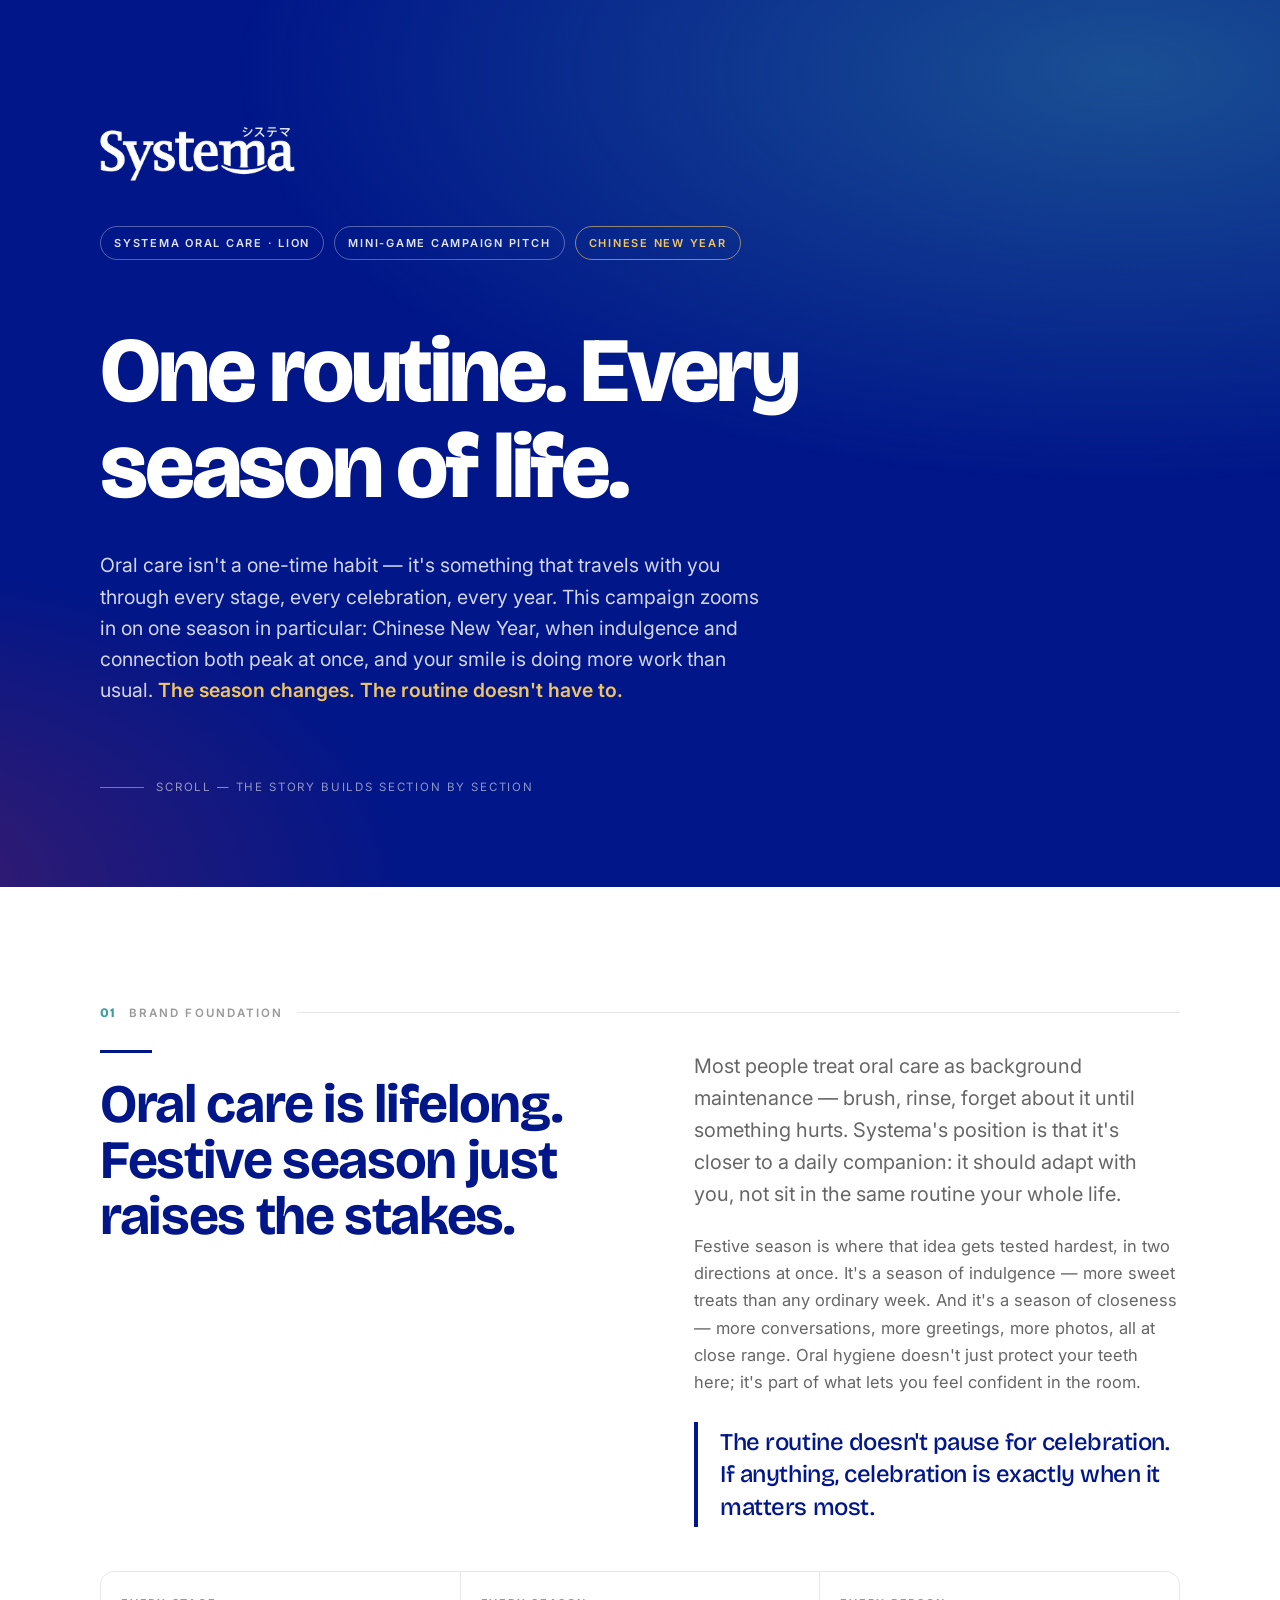
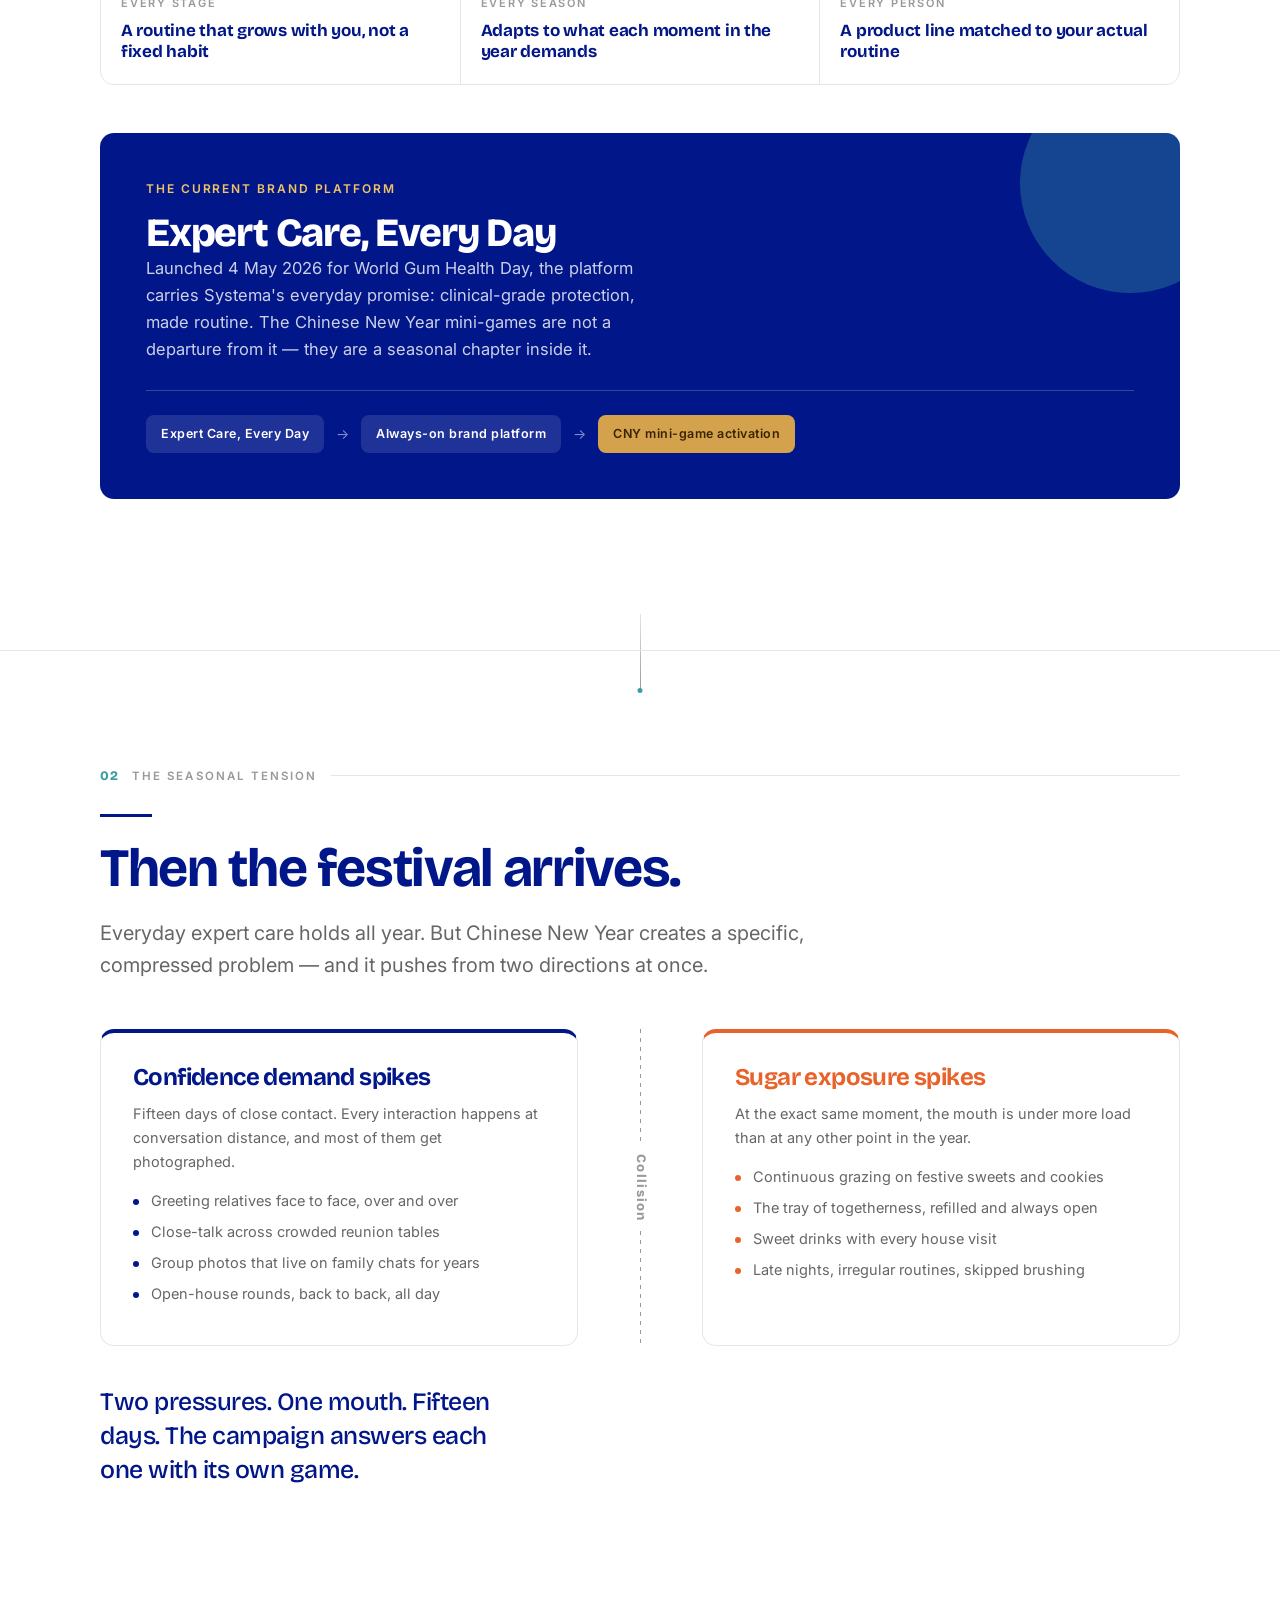
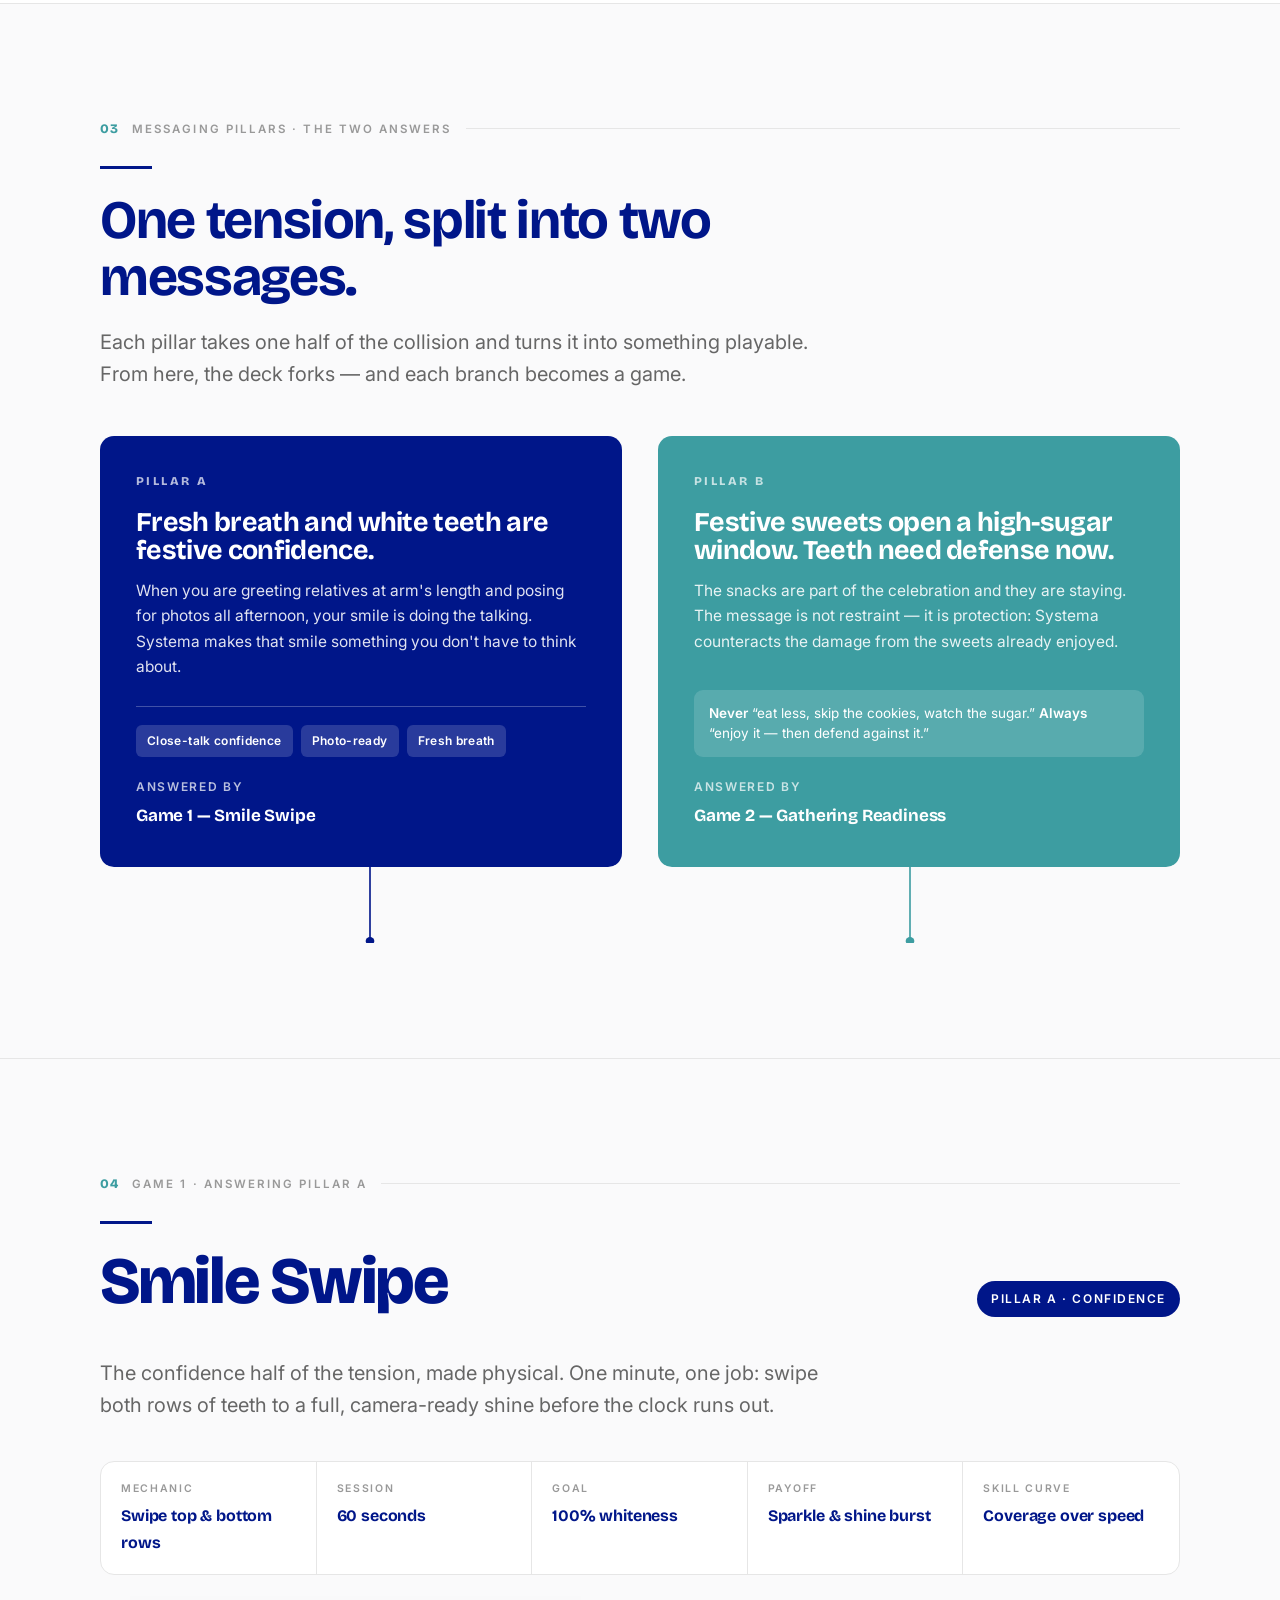
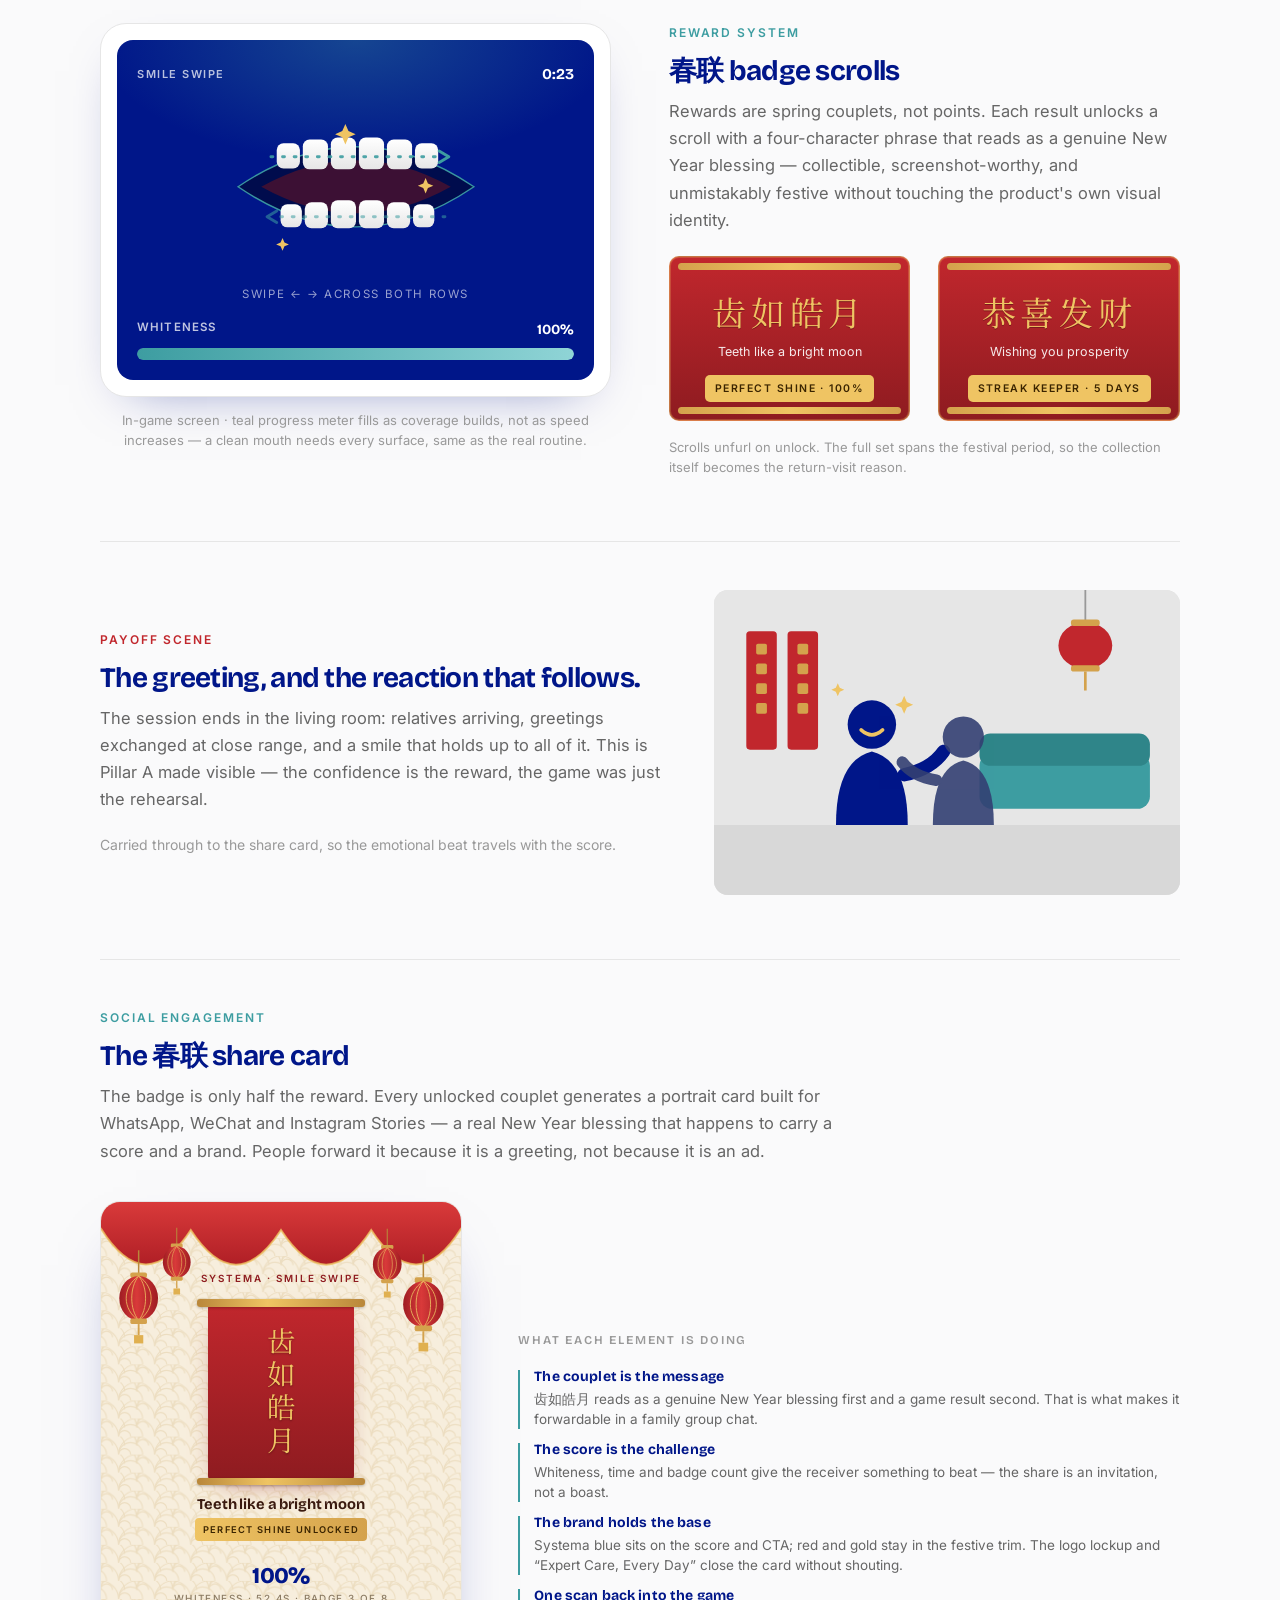
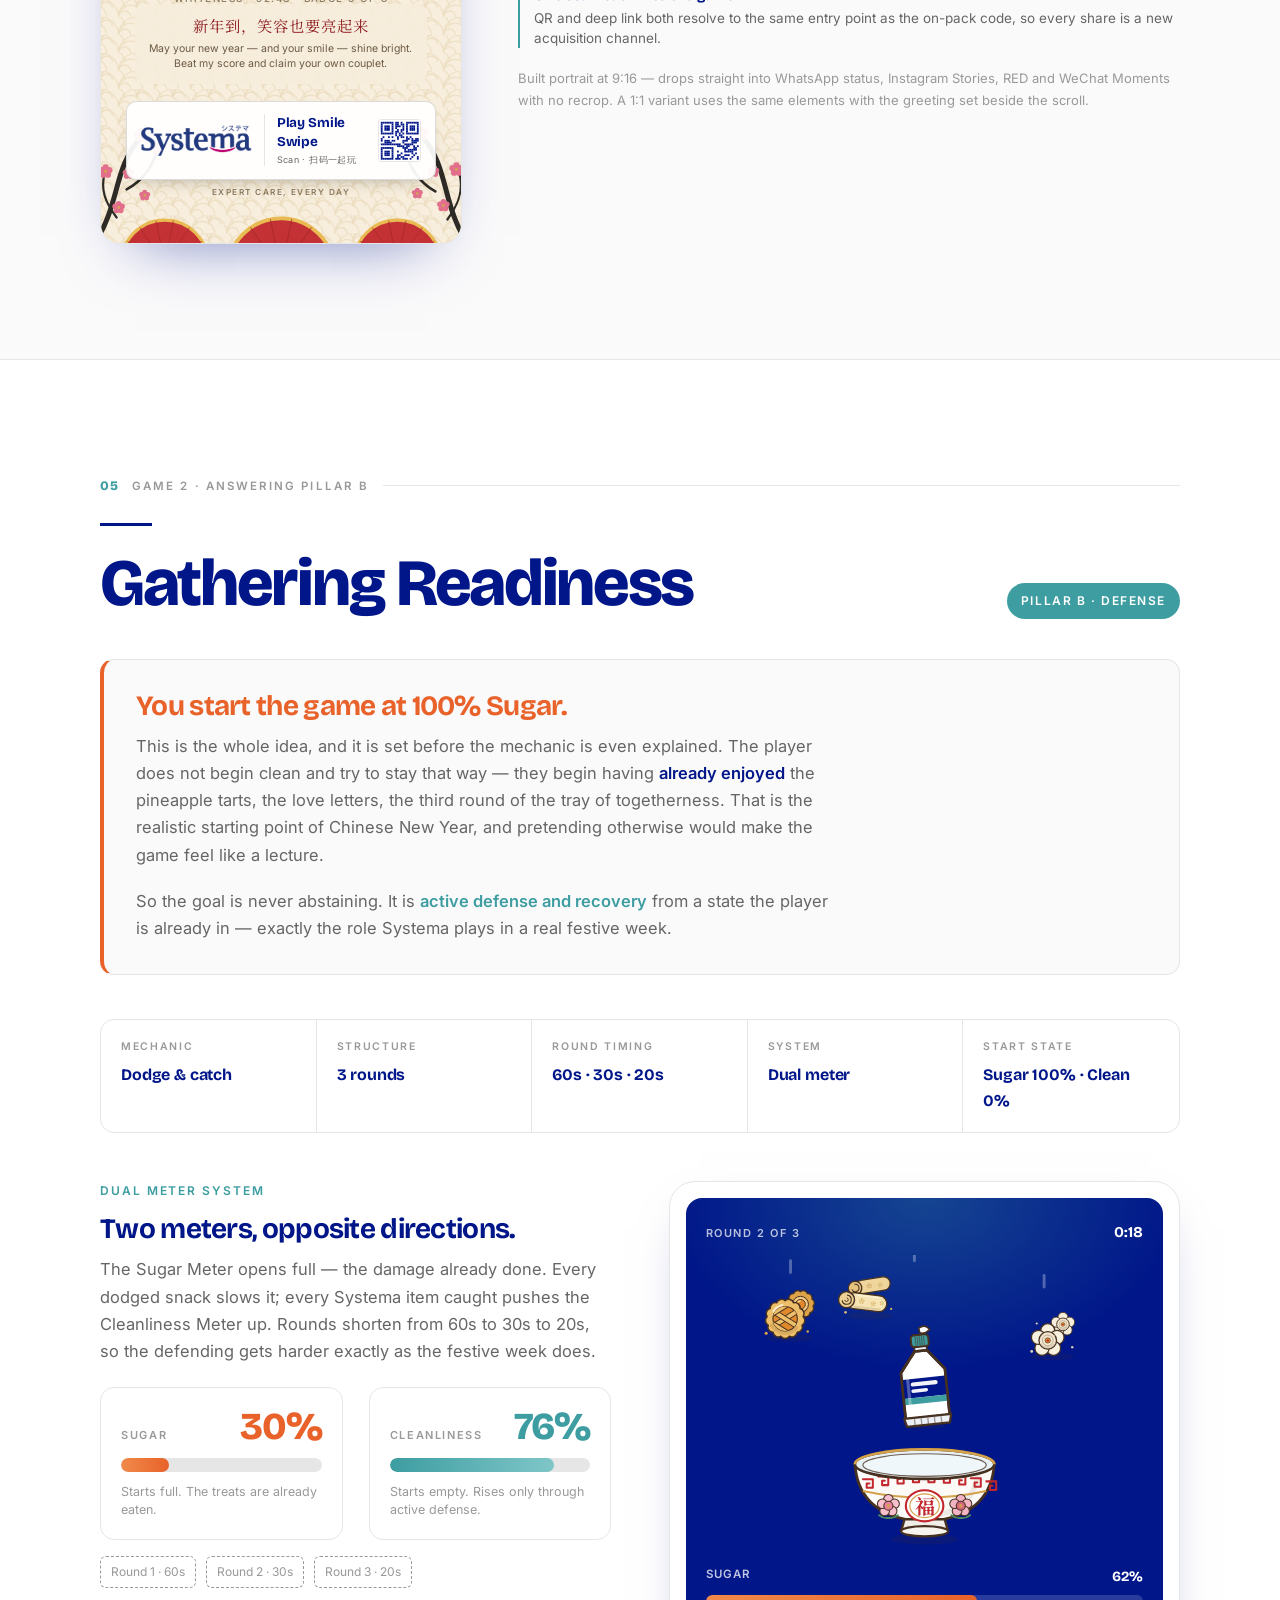
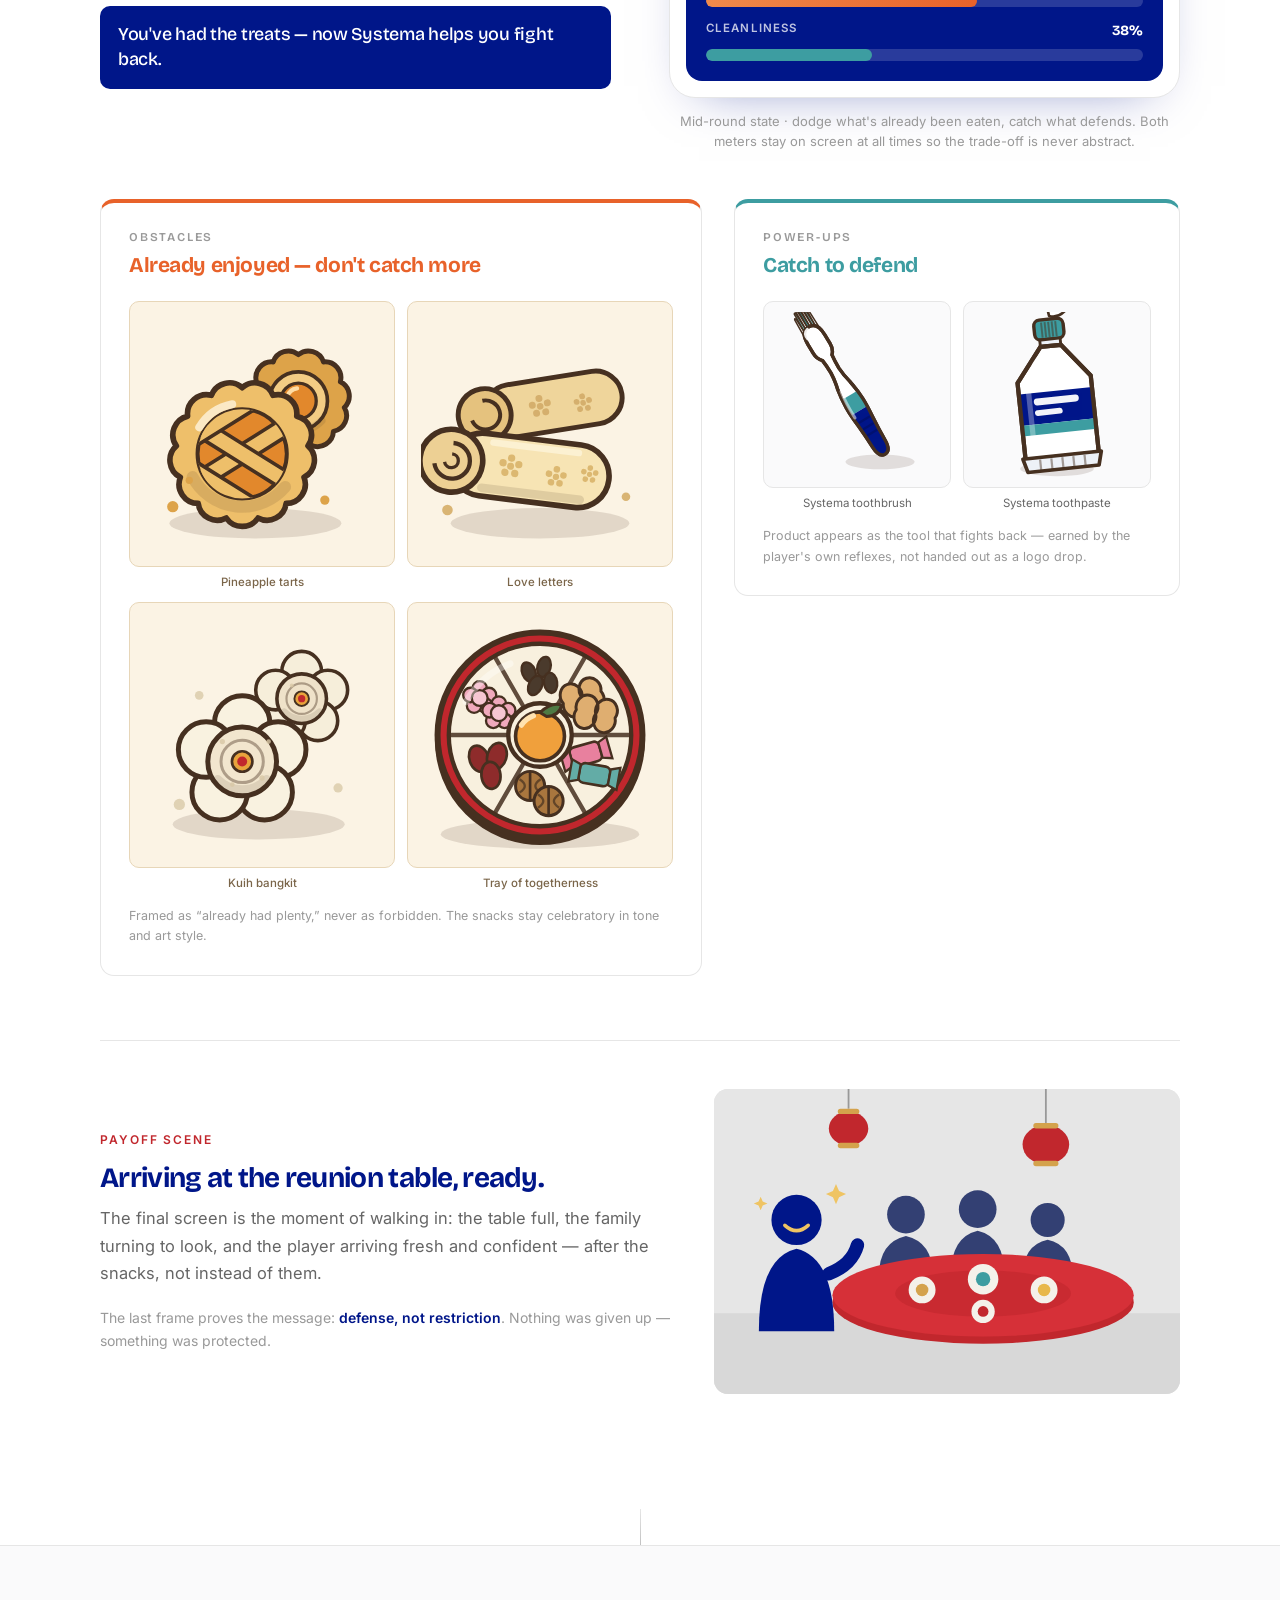
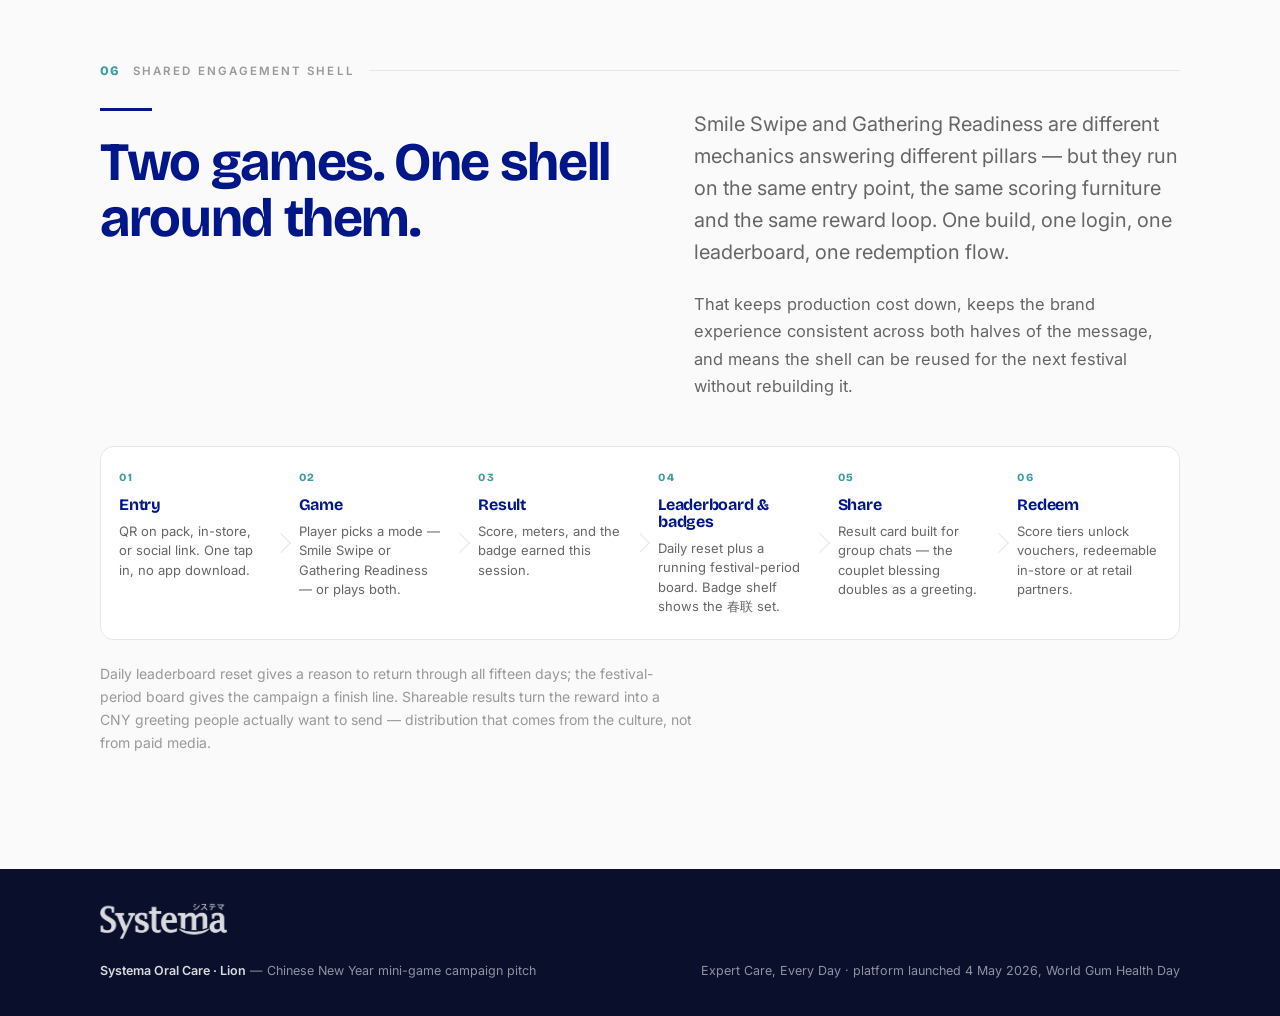
==== commit 682d18c8: "commit commit" ====
--- a/index.html
+++ b/index.html
@@ -376,8 +376,8 @@
       <span class="tag">Mini-game campaign pitch</span>
       <span class="tag gold">Chinese New Year</span>
     </div>
-    <h1>Bleeding gums are <span class="q">not</span> normal.</h1>
-    <p class="hero-sub">That single belief is the reason Systema's gum protection formulas exist — and it is where this campaign starts. Everything that follows, including two Chinese New Year mini-games, is built on that expertise. <b>Festive is the skin. Expert care is the substance.</b></p>
+    <h1>One routine. Every season of life.</h1>
+    <p class="hero-sub">Oral care isn't a one-time habit — it's something that travels with you through every stage, every celebration, every year. This campaign zooms in on one season in particular: Chinese New Year, when indulgence and connection both peak at once, and your smile is doing more work than usual. <b>The season changes. The routine doesn't have to.</b></p>
     <div class="scrollcue"><span class="line"></span> Scroll — the story builds section by section</div>
   </div>
 </header>
@@ -389,21 +389,21 @@
     <div class="split lean">
       <div>
         <div class="kicker-line"></div>
-        <h2>Before the games, the reason they exist.</h2>
-      </div>
-      <div>
-        <p class="lead">Most people see pink in the sink and treat it as ordinary — a hard brush, a busy week, nothing to act on. Systema's position has always been the opposite: bleeding is a signal, not a side effect.</p>
-        <p>That conviction is what a gum protection formula is for. It is also the credibility this campaign borrows from — before a single game mechanic is introduced, the audience is standing on real oral care expertise, not a seasonal gimmick.</p>
+        <h2>Oral care is lifelong. Festive season just raises the stakes.</h2>
+      </div>
+      <div>
+        <p class="lead">Most people treat oral care as background maintenance — brush, rinse, forget about it until something hurts. Systema's position is that it's closer to a daily companion: it should adapt with you, not sit in the same routine your whole life.</p>
+        <p>Festive season is where that idea gets tested hardest, in two directions at once. It's a season of indulgence — more sweet treats than any ordinary week. And it's a season of closeness — more conversations, more greetings, more photos, all at close range. Oral hygiene doesn't just protect your teeth here; it's part of what lets you feel confident in the room.</p>
         <div class="truth" style="margin-top:26px">
-          <p>“Bleeding gums are not normal” is not a campaign line. It is the belief the product was built to answer.</p>
+          <p>The routine doesn't pause for celebration. If anything, celebration is exactly when it matters most.</p>
         </div>
       </div>
     </div>
 
     <div class="factrow">
-      <div><dt>The signal</dt><dd>Bleeding on brushing is an early warning</dd></div>
-      <div><dt>The answer</dt><dd>Gum protection built into daily care</dd></div>
-      <div><dt>The habit</dt><dd>Expertise that shows up every single day</dd></div>
+      <div><dt>Every stage</dt><dd>A routine that grows with you, not a fixed habit</dd></div>
+      <div><dt>Every season</dt><dd>Adapts to what each moment in the year demands</dd></div>
+      <div><dt>Every person</dt><dd>A product line matched to your actual routine</dd></div>
     </div>
 
     <div class="platform" style="margin-top:clamp(28px,4vw,48px)">
@@ -983,41 +983,6 @@
   </div>
 </section>
 
-<!-- ============ 07 · CLOSING ============ -->
-<section id="closing" class="closing">
-  <div class="wrap">
-    <div class="chapter"><span class="num">07</span><span class="lbl" style="color:rgba(255,255,255,.55)">Brand consistency</span><span class="bar" style="background:rgba(255,255,255,.25)"></span></div>
-    <div class="narrow">
-      <div class="eyebrow">Back to where we started</div>
-      <h2>A seasonal expression of Expert Care, Every Day.</h2>
-      <p class="lead" style="margin-top:22px">This is not a standalone festive gimmick bolted onto the brand. It is the everyday platform, told in the language of one season. Systema blue and teal stay dominant across every screen; red and gold decorate the edges — badges, scrolls, festive trim — and never take over the identity.</p>
-    </div>
-
-    <div class="skins">
-      <div class="skin">
-        <h4>Chinese New Year skin</h4>
-        <p>春联 badge scrolls, lanterns, tray of togetherness, reunion table payoff.</p>
-        <div class="sw">
-          <i style="background:#001689"></i><i style="background:#3d9da1"></i>
-          <i style="background:#C1272D"></i><i style="background:#D4A24C"></i>
-          <span class="lab">Base + CNY accent</span>
-        </div>
-      </div>
-      <div class="skin">
-        <h4>Raya skin — same shell</h4>
-        <p>Ketupat badges, pelita lamps, kuih raya, open-house payoff. Mechanics untouched.</p>
-        <div class="sw">
-          <i style="background:#001689"></i><i style="background:#3d9da1"></i>
-          <i style="background:#1F7A4D"></i><i style="background:#D4A24C"></i>
-          <span class="lab">Base + Raya accent</span>
-        </div>
-      </div>
-    </div>
-
-    <p class="constant">Under every festive skin, the foundation does not move: <b>bleeding gums are not normal</b>, and expert protection is an everyday job.</p>
-  </div>
-</section>
-
 <footer>
   <div class="wrap">
     <span class="logo-rev foot-brand" role="img" aria-label="Systema"></span>
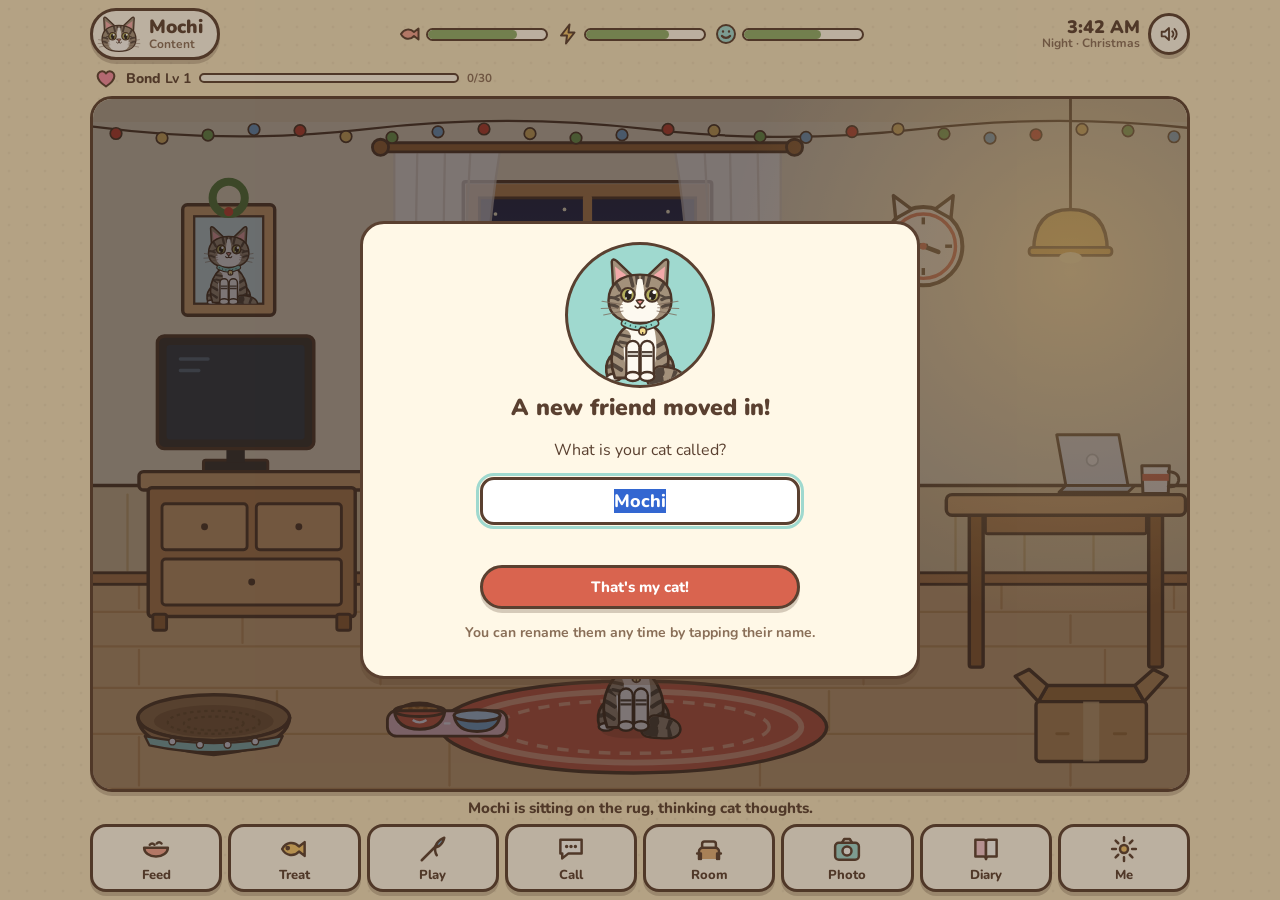
==== commit c90c54fb: "Add files via upload" ====
--- a/index.html
+++ b/index.html
@@ -1,1064 +1,75 @@
-<!DOCTYPE html>
+<!doctype html>
 <html lang="en">
-<head>
-<meta charset="UTF-8">
-<meta name="viewport" content="width=device-width, initial-scale=1">
-<title>Systema × Chinese New Year — Mini-Game Campaign Pitch</title>
-<meta name="description" content="A seasonal expression of Expert Care, Every Day. Two Chinese New Year mini-games for Systema Oral Care by Lion.">
-<link rel="preconnect" href="https://fonts.googleapis.com">
-<link rel="preconnect" href="https://fonts.gstatic.com" crossorigin>
-<link href="https://fonts.googleapis.com/css2?family=Bricolage+Grotesque:opsz,wght@12..96,500;12..96,700;12..96,800&family=Inter:wght@400;500;600&family=Noto+Serif+SC:wght@700&display=swap" rel="stylesheet">
-<style>
-:root{
-  /* Systema brand */
-  --blue:#001689;
-  --teal:#3d9da1;
-  --white:#FFFFFF;
-  --grey-light:#E6E6E6;
-  --grey-mid:#999999;
-  --grey-dark:#666666;
-  /* CNY seasonal accent layer — trim only */
-  --red:#C1272D;
-  --red-deep:#8E1B20;
-  --gold:#D4A24C;
-  --gold-bright:#EFC463;
-  --sugar:#E8622A;
+  <head>
+    <meta charset="utf-8" />
+    <meta name="viewport" content="width=device-width, initial-scale=1, viewport-fit=cover" />
+    <meta name="theme-color" content="#f6e8c6" />
+    <meta name="description" content="A cosy real-time cat companion. Your cat lives on its own schedule — check in, play, feed and pet whenever you like." />
+    <title>Cat Companion</title>
+    <link rel="icon" href="data:image/svg+xml,%3Csvg xmlns='http://www.w3.org/2000/svg' viewBox='0 0 100 100'%3E%3Cpath d='M18 40 14 6 42 26ZM82 40 86 6 58 26Z' fill='%23a3917b' stroke='%234a3528' stroke-width='5' stroke-linejoin='round'/%3E%3Cellipse cx='50' cy='56' rx='42' ry='34' fill='%23a3917b' stroke='%234a3528' stroke-width='5'/%3E%3Cpath d='M46 30h8l4 22c14 2 18 12 18 18-4 12-50 12-54 0 0-6 4-16 18-18Z' fill='%23fdf9f0'/%3E%3Ccircle cx='33' cy='52' r='7' fill='%23b3ae5d' stroke='%234a3528' stroke-width='3'/%3E%3Ccircle cx='67' cy='52' r='7' fill='%23b3ae5d' stroke='%234a3528' stroke-width='3'/%3E%3Cpath d='M45 62h10l-5 6Z' fill='%23e88f8c'/%3E%3C/svg%3E" />
+    <link rel="preconnect" href="https://fonts.googleapis.com" />
+    <link rel="preconnect" href="https://fonts.gstatic.com" crossorigin />
+    <link href="https://fonts.googleapis.com/css2?family=Nunito:wght@600;700;800;900&display=swap" rel="stylesheet" />
+    <link rel="stylesheet" href="styles.css" />
+  </head>
+  <body>
+    <div class="app">
+      <header class="topbar">
+        <button class="namecard" id="nameBtn" aria-label="Profile and settings">
+          <span class="mood-face" id="moodFace"></span>
+          <span class="name-text"><b id="catName">…</b><small id="moodText"></small></span>
+        </button>
+        <div class="meters" aria-label="How your cat is doing">
+          <div class="meter" title="Tummy"><span class="ico" id="mFullIco"></span><i><b id="mFull"></b></i></div>
+          <div class="meter" title="Energy"><span class="ico" id="mEnergyIco"></span><i><b id="mEnergy"></b></i></div>
+          <div class="meter" title="Happiness"><span class="ico" id="mHappyIco"></span><i><b id="mHappy"></b></i></div>
+        </div>
+        <div class="right">
+          <div class="clock"><b id="clockTime"></b><small id="clockPhase"></small></div>
+          <button class="iconbtn" id="muteBtn" aria-label="Sound"></button>
+        </div>
+      </header>
 
-  --ink:#0A0F2C;
-  --paper:#FAFAFB;
+      <div class="bondbar" title="Bond only ever goes up">
+        <span class="ico" id="bondIco"></span><span>Bond <b>Lv <span id="bondLv">1</span></b></span>
+        <span class="bond-track"><i id="bondFill"></i></span><small id="bondNext"></small>
+      </div>
 
-  --display:'Bricolage Grotesque','Helvetica Neue',Arial,sans-serif;
-  --body:'Inter','Helvetica Neue',Arial,sans-serif;
-  --cjk:'Noto Serif SC',serif;
+      <main class="stage" id="stage">
+        <svg id="scene" role="img" aria-label="Your cat's room"></svg>
+        <div class="toast" id="toast" role="status" aria-live="polite"></div>
+        <div class="flash" id="flash"></div>
+      </main>
 
-  --gut:clamp(20px,5vw,40px);
-  --sec:clamp(72px,9vw,140px);
-  --r:14px;
-}
-*{box-sizing:border-box}
-html{scroll-behavior:smooth;-webkit-text-size-adjust:100%}
-body{
-  margin:0;background:var(--white);color:var(--grey-dark);
-  font-family:var(--body);font-size:16.5px;line-height:1.65;
-  -webkit-font-smoothing:antialiased;overflow-x:hidden;
-}
-img,svg{max-width:100%;display:block}
-h1,h2,h3,h4{font-family:var(--display);color:var(--blue);margin:0;line-height:1.04;letter-spacing:-0.025em;font-weight:700}
-p{margin:0 0 1.15em}
-p:last-child{margin-bottom:0}
-strong{color:var(--blue);font-weight:600}
-em{font-style:normal;color:var(--teal);font-weight:600}
+      <p class="status" id="status"></p>
 
-/* ---------- scaffolding ---------- */
-.wrap{width:100%;max-width:1160px;margin:0 auto;padding:0 var(--gut)}
-.narrow{max-width:760px}
-section{position:relative;padding:var(--sec) 0}
-.rule-top{border-top:1px solid var(--grey-light)}
-
-/* reading progress — the same meter language the games use */
-.progress{position:fixed;top:0;left:0;height:3px;width:100%;background:transparent;z-index:90}
-.progress i{display:block;height:100%;width:0;background:var(--teal);transition:width .08s linear}
-
-/* chapter marker + narrative spine */
-.chapter{display:flex;align-items:baseline;gap:14px;margin-bottom:26px}
-.chapter .num{font-family:var(--display);font-weight:800;font-size:13px;color:var(--teal);letter-spacing:.04em}
-.chapter .lbl{font-size:11.5px;font-weight:600;letter-spacing:.18em;text-transform:uppercase;color:var(--grey-mid)}
-.chapter .bar{flex:1;height:1px;background:var(--grey-light);transform:translateY(-4px)}
-
-.spine{display:block;width:1px;height:clamp(44px,6vw,76px);background:linear-gradient(var(--grey-light),var(--grey-mid));margin:0 auto calc(var(--sec) * -0.35);position:relative}
-.spine::after{content:"";position:absolute;left:50%;bottom:-3px;width:5px;height:5px;border-radius:50%;background:var(--teal);transform:translateX(-50%)}
-
-.eyebrow{font-size:12px;font-weight:600;letter-spacing:.16em;text-transform:uppercase;color:var(--teal);margin-bottom:14px}
-.lead{font-size:clamp(17px,2vw,20px);line-height:1.6;color:var(--grey-dark)}
-h2{font-size:clamp(30px,5.2vw,54px)}
-h3{font-size:clamp(21px,2.8vw,28px)}
-h4{font-size:15px;letter-spacing:.01em}
-.kicker-line{width:52px;height:3px;background:var(--blue);margin-bottom:24px}
-
-/* ---------- 00 HERO ---------- */
-.hero{
-  background:var(--blue);color:#fff;padding:clamp(96px,14vh,150px) 0 clamp(72px,10vh,110px);
-  position:relative;overflow:hidden;
-}
-.hero::before{
-  content:"";position:absolute;inset:0;
-  background:
-    radial-gradient(120% 80% at 88% 8%, rgba(61,157,161,.42), transparent 58%),
-    radial-gradient(70% 60% at -10% 100%, rgba(193,39,45,.30), transparent 62%);
-}
-.hero .wrap{position:relative;z-index:2}
-.hero-meta{display:flex;flex-wrap:wrap;gap:10px;margin-bottom:clamp(40px,7vh,72px)}
-.tag{font-size:11px;letter-spacing:.16em;text-transform:uppercase;font-weight:600;
-  border:1px solid rgba(255,255,255,.32);color:rgba(255,255,255,.88);padding:7px 13px;border-radius:100px}
-.tag.gold{border-color:rgba(239,196,99,.6);color:var(--gold-bright)}
-.hero h1{color:#fff;font-size:clamp(40px,8.4vw,92px);font-weight:800;max-width:15ch;letter-spacing:-0.035em}
-.hero h1 .q{color:rgba(255,255,255,.34)}
-.hero-sub{margin-top:clamp(26px,4vh,38px);max-width:56ch;font-size:clamp(16px,1.9vw,19.5px);line-height:1.6;color:rgba(255,255,255,.82)}
-.hero-sub b{color:var(--gold-bright);font-weight:600}
-.scrollcue{margin-top:clamp(48px,8vh,84px);display:flex;align-items:center;gap:12px;
-  font-size:11.5px;letter-spacing:.16em;text-transform:uppercase;color:rgba(255,255,255,.55)}
-.scrollcue span.line{width:44px;height:1px;background:rgba(255,255,255,.4)}
-
-/* ---------- generic blocks ---------- */
-.surface{background:var(--grey-light);border-radius:var(--r);padding:clamp(24px,3.4vw,38px)}
-.surface.pale{background:var(--paper);border:1px solid var(--grey-light)}
-.split{display:grid;grid-template-columns:1fr 1fr;gap:clamp(28px,4.5vw,64px);align-items:start}
-.split.lean{grid-template-columns:1.05fr .95fr}
-.stack-lg{display:grid;gap:clamp(28px,4vw,52px)}
-
-.truth{border-left:4px solid var(--blue);padding:4px 0 4px 22px}
-.truth p{font-family:var(--display);font-weight:500;font-size:clamp(19px,2.4vw,24px);line-height:1.34;color:var(--blue);letter-spacing:-0.02em}
-
-.factrow{display:grid;grid-template-columns:repeat(3,1fr);gap:1px;background:var(--grey-light);border:1px solid var(--grey-light);border-radius:var(--r);overflow:hidden;margin-top:clamp(28px,4vw,44px)}
-.factrow div{background:#fff;padding:22px 20px}
-.factrow dt{font-size:11px;letter-spacing:.16em;text-transform:uppercase;color:var(--grey-mid);font-weight:600;margin-bottom:8px}
-.factrow dd{margin:0;font-family:var(--display);font-weight:700;color:var(--blue);font-size:17px;line-height:1.25;letter-spacing:-0.015em}
-
-/* platform lockup */
-.platform{background:var(--blue);color:#fff;border-radius:var(--r);padding:clamp(28px,4vw,46px);position:relative;overflow:hidden}
-.platform::after{content:"";position:absolute;right:-60px;top:-60px;width:220px;height:220px;border-radius:50%;background:rgba(61,157,161,.35)}
-.platform .inner{position:relative;z-index:2}
-.platform h3{color:#fff;font-size:clamp(26px,4vw,40px);font-weight:800;letter-spacing:-0.03em}
-.platform p{color:rgba(255,255,255,.8);max-width:52ch}
-.platform .eyebrow{color:var(--gold-bright)}
-.lockup{display:flex;flex-wrap:wrap;align-items:center;gap:12px;margin-top:26px;padding-top:24px;border-top:1px solid rgba(255,255,255,.2)}
-.lockup .node{font-size:12.5px;font-weight:600;letter-spacing:.04em;color:#fff;background:rgba(255,255,255,.12);padding:9px 15px;border-radius:8px}
-.lockup .node.seasonal{background:var(--gold);color:#3A2400}
-.lockup .arrow{color:rgba(255,255,255,.5);font-size:14px}
-
-/* ---------- 02 tension ---------- */
-.tension{display:grid;grid-template-columns:1fr auto 1fr;gap:clamp(18px,3vw,34px);align-items:stretch;margin-top:clamp(30px,4vw,48px)}
-.force{border:1px solid var(--grey-light);border-radius:var(--r);padding:clamp(22px,3vw,32px);background:#fff}
-.force.a{border-top:4px solid var(--blue)}
-.force.b{border-top:4px solid var(--sugar)}
-.force h3{font-size:clamp(19px,2.3vw,24px);margin-bottom:12px}
-.force.b h3{color:var(--sugar)}
-.force ul{margin:16px 0 0;padding:0;list-style:none}
-.force li{position:relative;padding-left:18px;font-size:14.5px;line-height:1.5;margin-bottom:9px;color:var(--grey-dark)}
-.force li::before{content:"";position:absolute;left:0;top:9px;width:6px;height:6px;border-radius:50%;background:var(--blue)}
-.force.b li::before{background:var(--sugar)}
-.collide{display:flex;flex-direction:column;align-items:center;justify-content:center;gap:10px;min-width:56px}
-.collide .zap{font-family:var(--display);font-weight:800;color:var(--grey-mid);font-size:13px;letter-spacing:.1em;writing-mode:vertical-rl;text-orientation:mixed}
-.collide .v{flex:1;width:1px;background:repeating-linear-gradient(var(--grey-mid) 0 4px,transparent 4px 9px)}
-.tension-out{margin-top:clamp(26px,3.5vw,40px);font-family:var(--display);font-weight:500;font-size:clamp(18px,2.4vw,25px);line-height:1.35;color:var(--blue);letter-spacing:-0.02em;max-width:26ch}
-
-/* ---------- 03 pillars fork ---------- */
-.pillars{display:grid;grid-template-columns:1fr 1fr;gap:clamp(20px,3vw,36px);margin-top:clamp(30px,4vw,46px)}
-.pillar{border-radius:var(--r);padding:clamp(24px,3.2vw,36px);color:#fff;display:flex;flex-direction:column;min-height:100%}
-.pillar.a{background:var(--blue)}
-.pillar.b{background:var(--teal)}
-.pillar .pnum{font-family:var(--display);font-size:12px;font-weight:800;letter-spacing:.2em;text-transform:uppercase;color:rgba(255,255,255,.7);margin-bottom:16px}
-.pillar h3{color:#fff;font-size:clamp(20px,2.6vw,27px);margin-bottom:14px}
-.pillar p{color:rgba(255,255,255,.88);font-size:15.5px}
-.pillar .points{padding-top:18px;margin-top:auto;border-top:1px solid rgba(255,255,255,.25);display:flex;flex-wrap:wrap;gap:8px}
-.pillar .points span{font-size:12px;font-weight:600;letter-spacing:.03em;background:rgba(255,255,255,.16);padding:6px 11px;border-radius:6px;color:#fff}
-.pillar .routes{margin-top:20px;font-size:12px;letter-spacing:.14em;text-transform:uppercase;font-weight:600;color:rgba(255,255,255,.72)}
-.pillar .routes b{display:block;font-family:var(--display);font-size:17px;letter-spacing:-0.01em;text-transform:none;color:#fff;margin-top:6px}
-.notabout{margin-top:18px;background:rgba(255,255,255,.14);border-radius:9px;padding:13px 15px;font-size:13.5px;line-height:1.5;color:#fff}
-
-.fork{display:block;width:100%;height:78px;margin-top:-2px}
-
-/* ---------- game sections ---------- */
-.game{position:relative}
-.game.g1{background:var(--paper);border-top:1px solid var(--grey-light);border-bottom:1px solid var(--grey-light)}
-.game.g2{background:#fff}
-.game-head{display:flex;flex-wrap:wrap;align-items:flex-end;justify-content:space-between;gap:20px;margin-bottom:clamp(26px,3.4vw,40px)}
-.game-head h2{font-size:clamp(34px,6.4vw,66px);font-weight:800;letter-spacing:-0.035em}
-.answers{font-size:12px;font-weight:600;letter-spacing:.13em;text-transform:uppercase;color:#fff;background:var(--blue);padding:8px 14px;border-radius:100px;white-space:nowrap}
-.answers.teal{background:var(--teal)}
-.spec{display:flex;flex-wrap:wrap;gap:0;border:1px solid var(--grey-light);border-radius:var(--r);overflow:hidden;background:#fff;margin-bottom:clamp(30px,4vw,48px)}
-.spec div{flex:1 1 150px;padding:18px 20px;border-right:1px solid var(--grey-light)}
-.spec div:last-child{border-right:0}
-.spec dt{font-size:10.5px;letter-spacing:.16em;text-transform:uppercase;color:var(--grey-mid);font-weight:600;margin-bottom:6px}
-.spec dd{margin:0;font-family:var(--display);font-weight:700;font-size:16px;color:var(--blue);letter-spacing:-0.01em}
-
-/* phone mockup */
-.mock{background:#fff;border:1px solid var(--grey-light);border-radius:26px;padding:16px;box-shadow:0 18px 50px -30px rgba(0,22,137,.5)}
-.mock .screen{background:var(--blue);border-radius:16px;padding:22px 20px 20px;color:#fff;position:relative;overflow:hidden}
-.mock .screen::after{content:"";position:absolute;inset:0;background:radial-gradient(90% 60% at 50% 0%,rgba(61,157,161,.35),transparent 60%)}
-.mock .screen>*{position:relative;z-index:2}
-.mock .hud{display:flex;justify-content:space-between;align-items:center;font-size:11px;letter-spacing:.14em;text-transform:uppercase;color:rgba(255,255,255,.72);font-weight:600;margin-bottom:6px}
-.mock .hud b{color:#fff;font-family:var(--display);font-size:15px;letter-spacing:0}
-.mouthart{margin:6px auto 4px;max-width:290px}
-.swipehint{text-align:center;font-size:11.5px;letter-spacing:.14em;text-transform:uppercase;color:rgba(255,255,255,.6);margin:2px 0 14px}
-.meter{background:rgba(255,255,255,.16);border-radius:100px;height:12px;overflow:hidden}
-.meter i{display:block;height:100%;border-radius:100px;background:var(--teal)}
-.meter.white-fill i{background:linear-gradient(90deg,var(--teal),#8fd4d6)}
-.meter-row{display:flex;justify-content:space-between;font-size:11.5px;font-weight:600;letter-spacing:.1em;text-transform:uppercase;color:rgba(255,255,255,.75);margin-bottom:7px}
-.meter-row b{color:#fff;font-family:var(--display);font-size:14px;letter-spacing:0}
-.mock-cap{font-size:13px;color:var(--grey-mid);margin-top:14px;text-align:center;line-height:1.5}
-
-/* couplet badges — the motion moment */
-.badges{display:grid;grid-template-columns:repeat(2,1fr);gap:clamp(16px,2.4vw,28px);margin-top:22px}
-.scroll{background:linear-gradient(180deg,var(--red),var(--red-deep));border-radius:10px;padding:20px 16px 18px;text-align:center;position:relative;
-  border:1px solid rgba(239,196,99,.55);box-shadow:inset 0 0 0 1px rgba(239,196,99,.25);overflow:hidden}
-.scroll::before,.scroll::after{content:"";position:absolute;left:8px;right:8px;height:7px;border-radius:4px;background:linear-gradient(90deg,var(--gold),var(--gold-bright),var(--gold))}
-.scroll::before{top:6px}
-.scroll::after{bottom:6px}
-.scroll .cjk{font-family:var(--cjk);color:var(--gold-bright);font-size:clamp(24px,4.4vw,34px);line-height:1.22;letter-spacing:.14em;margin:14px 0 10px;text-shadow:0 1px 0 rgba(0,0,0,.3)}
-.scroll .mean{font-size:12.5px;color:rgba(255,255,255,.9);line-height:1.45;margin-bottom:12px}
-.scroll .earn{display:inline-block;font-size:10.5px;letter-spacing:.14em;text-transform:uppercase;font-weight:600;color:#3A2400;background:var(--gold-bright);padding:5px 10px;border-radius:5px}
-/* unfurl */
-.unfurl{transform:scaleY(.04);transform-origin:top center;opacity:.2;
-  transition:transform 1.05s cubic-bezier(.22,1,.3,1),opacity .5s ease}
-.unfurl.open{transform:scaleY(1);opacity:1}
-.unfurl:nth-child(2){transition-delay:.18s}
-.badge-note{font-size:13px;color:var(--grey-mid);margin-top:16px;line-height:1.55}
-
-/* payoff scene */
-.payoff{display:grid;grid-template-columns:1.1fr .9fr;gap:clamp(22px,3.4vw,44px);align-items:center;margin-top:clamp(36px,5vw,64px);
-  border-top:1px solid var(--grey-light);padding-top:clamp(30px,4vw,48px)}
-.scene{border-radius:var(--r);overflow:hidden;background:var(--grey-light)}
-.payoff h3{margin-bottom:12px}
-.payoff .eyebrow{color:var(--red)}
-
-/* dual meters (game 2) */
-.meters2{display:grid;grid-template-columns:1fr 1fr;gap:clamp(16px,2.4vw,26px)}
-.m2{background:#fff;border:1px solid var(--grey-light);border-radius:var(--r);padding:20px}
-.m2 .top{display:flex;justify-content:space-between;align-items:baseline;margin-bottom:12px}
-.m2 .name{font-size:11px;letter-spacing:.15em;text-transform:uppercase;font-weight:600;color:var(--grey-mid)}
-.m2 .val{font-family:var(--display);font-weight:800;font-size:clamp(26px,4vw,38px);letter-spacing:-0.03em;line-height:1}
-.m2.sugar .val{color:var(--sugar)}
-.m2.clean .val{color:var(--teal)}
-.track{height:14px;border-radius:100px;background:var(--grey-light);overflow:hidden}
-.track i{display:block;height:100%;border-radius:100px;transition:width 1.6s cubic-bezier(.32,.9,.24,1)}
-.m2.sugar .track i{background:linear-gradient(90deg,#F08A4B,var(--sugar));width:100%}
-.m2.clean .track i{background:linear-gradient(90deg,var(--teal),#7fc6c8);width:0%}
-.m2 .foot{font-size:12.5px;color:var(--grey-mid);margin-top:11px;line-height:1.45}
-.startstate{display:flex;gap:10px;flex-wrap:wrap;margin-top:16px;font-size:12px;color:var(--grey-mid)}
-.startstate span{border:1px dashed var(--grey-mid);border-radius:6px;padding:5px 10px}
-.fightback{margin-top:18px;background:var(--blue);color:#fff;border-radius:10px;padding:16px 18px;font-family:var(--display);font-weight:500;font-size:clamp(15px,1.9vw,18px);line-height:1.4;letter-spacing:-0.015em}
-
-/* framing callout */
-.framing{border:1px solid var(--grey-light);border-left:4px solid var(--sugar);border-radius:var(--r);padding:clamp(22px,3vw,32px);background:var(--paper);margin-bottom:clamp(28px,4vw,44px)}
-.framing h3{color:var(--sugar);margin-bottom:12px}
-.framing p{max-width:70ch}
-
-/* item showcase grid */
-.items{display:grid;grid-template-columns:1.35fr 1fr;gap:clamp(18px,3vw,32px);margin-top:clamp(30px,4vw,48px);align-items:start}
-.itembox{border:1px solid var(--grey-light);border-radius:var(--r);padding:clamp(20px,2.6vw,28px);background:#fff}
-.itembox.avoid{border-top:4px solid var(--sugar)}
-.itembox.catch{border-top:4px solid var(--teal)}
-.itembox h4{font-size:12px;letter-spacing:.15em;text-transform:uppercase;color:var(--grey-mid);font-weight:600;margin-bottom:4px}
-.itembox .role{font-family:var(--display);font-weight:700;font-size:clamp(17px,2.2vw,21px);color:var(--blue);letter-spacing:-0.02em;margin-bottom:18px}
-.itembox.avoid .role{color:var(--sugar)}
-.itembox.catch .role{color:var(--teal)}
-.igrid{display:grid;grid-template-columns:repeat(4,1fr);gap:12px}
-.igrid.two{grid-template-columns:repeat(2,1fr)}
-.item{text-align:center}
-.item .art{background:var(--paper);border:1px solid var(--grey-light);border-radius:10px;padding:10px;margin-bottom:8px}
-.itembox.avoid .item .art{background:#FBF3E4;border-color:#E7D6B8;padding:13px}
-.itembox.avoid .item .nm{color:#7A6549;font-weight:500}
-.item .nm{font-size:11.5px;line-height:1.35;color:var(--grey-dark)}
-
-/* flow */
-.flow{display:grid;grid-template-columns:repeat(6,1fr);gap:0;margin-top:clamp(30px,4vw,46px);
-  border:1px solid var(--grey-light);border-radius:var(--r);overflow:hidden;background:var(--grey-light)}
-.step{background:#fff;padding:22px 18px;position:relative}
-.step .sn{font-family:var(--display);font-weight:800;font-size:11px;color:var(--teal);letter-spacing:.16em;margin-bottom:10px}
-.step h4{font-size:16px;margin-bottom:8px;letter-spacing:-0.015em}
-.step p{font-size:13px;line-height:1.5;color:var(--grey-dark)}
-.step:not(:last-child)::after{content:"";position:absolute;right:-7px;top:50%;width:13px;height:13px;transform:translateY(-50%) rotate(45deg);
-  background:#fff;border-top:1px solid var(--grey-light);border-right:1px solid var(--grey-light);z-index:3}
-.shell-note{margin-top:22px;font-size:14px;color:var(--grey-mid);max-width:66ch}
-
-/* closing */
-.closing{background:var(--blue);color:#fff;position:relative;overflow:hidden}
-.closing::before{content:"";position:absolute;inset:0;background:radial-gradient(80% 70% at 80% 0%,rgba(61,157,161,.4),transparent 60%)}
-.closing .wrap{position:relative;z-index:2}
-.closing h2{color:#fff;font-size:clamp(30px,5.4vw,56px);font-weight:800;max-width:19ch}
-.closing .eyebrow{color:var(--gold-bright)}
-.closing .lead{color:rgba(255,255,255,.82)}
-.skins{display:grid;grid-template-columns:1fr 1fr;gap:clamp(16px,2.6vw,28px);margin-top:clamp(32px,4.4vw,52px)}
-.skin{border:1px solid rgba(255,255,255,.22);border-radius:var(--r);padding:22px;background:rgba(255,255,255,.06)}
-.skin h4{color:#fff;font-size:16px;margin-bottom:6px}
-.skin p{font-size:13px;color:rgba(255,255,255,.72);margin-bottom:14px}
-.sw{display:flex;gap:8px;align-items:center}
-.sw i{width:26px;height:26px;border-radius:6px;display:block;border:1px solid rgba(255,255,255,.3)}
-.sw .lab{font-size:11px;letter-spacing:.12em;text-transform:uppercase;color:rgba(255,255,255,.6);margin-left:6px}
-.constant{margin-top:clamp(32px,4.4vw,52px);padding-top:26px;border-top:1px solid rgba(255,255,255,.22);
-  font-family:var(--display);font-weight:500;font-size:clamp(18px,2.6vw,27px);line-height:1.35;letter-spacing:-0.025em;color:#fff;max-width:28ch}
-.constant b{color:var(--gold-bright);font-weight:500}
-
-footer{background:var(--ink);color:rgba(255,255,255,.55);padding:34px 0;font-size:12.5px}
-footer .wrap{display:flex;flex-wrap:wrap;gap:12px;justify-content:space-between}
-footer b{color:rgba(255,255,255,.85);font-weight:600}
-
-
-/* ---------- brand mark ---------- */
-.logo,.logo-rev{background-repeat:no-repeat;background-position:left center;background-size:contain;
-  width:var(--lw,180px);height:calc(var(--lw,180px) * 0.2804);flex:none}
-.logo{background-image:url([data-uri])}
-.logo-rev{background-image:url([data-uri])}
-.hero-brand{--lw:clamp(150px,19vw,196px);margin-bottom:clamp(30px,5vh,52px)}
-.foot-brand{--lw:128px;opacity:.85;flex-basis:100%;margin-bottom:10px}
-
-/* ---------- share card ---------- */
-.sharewrap{display:grid;grid-template-columns:minmax(250px,362px) 1fr;gap:clamp(26px,4.4vw,64px);align-items:center}
-.sharecard{position:relative;width:100%;aspect-ratio:9/16;border-radius:20px;overflow:hidden;background:#F7EEDD;
-  border:1px solid var(--grey-light);box-shadow:0 28px 64px -36px rgba(0,22,137,.6);
-  font-size:clamp(11.5px,3.4vw,15px);justify-self:center;max-width:362px}
-.cardbg{position:absolute;inset:0;width:100%;height:100%}
-.cardin{position:relative;z-index:2;height:100%;display:flex;flex-direction:column;align-items:center;
-  padding:19% 7% 13%;text-align:center}
-.card-kicker{font-size:.66em;letter-spacing:.2em;text-transform:uppercase;font-weight:600;color:#8E1B20}
-.card-scroll{width:47%;margin:1.1em 0 .9em;background:linear-gradient(180deg,#C1272D,#8E1B20);
-  border-radius:5px;padding:1.6em .6em 1.5em;position:relative;box-shadow:0 10px 24px -14px rgba(142,27,32,.9)}
-.card-scroll::before,.card-scroll::after{content:"";position:absolute;left:-8%;right:-8%;height:.5em;border-radius:3px;z-index:2;box-shadow:0 1px 3px rgba(0,0,0,.25);
-  background:linear-gradient(90deg,#B9873A,#EFC463 42%,#B9873A)}
-.card-scroll::before{top:-.25em}
-.card-scroll::after{bottom:-.25em}
-.card-scroll .cjk{font-family:var(--cjk);color:#EFC463;font-size:1.9em;line-height:1.18;letter-spacing:.14em;
-  writing-mode:vertical-rl;margin:0 auto;text-shadow:0 1px 2px rgba(0,0,0,.35)}
-.card-mean{font-family:var(--display);font-weight:700;color:#3A1B10;font-size:.98em;letter-spacing:-0.01em;line-height:1.25}
-.card-earn{margin-top:.5em;display:inline-block;font-size:.62em;letter-spacing:.14em;text-transform:uppercase;font-weight:600;
-  color:#3A2400;background:linear-gradient(90deg,#EFC463,#D4A24C);padding:.42em .8em;border-radius:4px}
-.card-score{margin-top:1em;font-family:var(--display);font-weight:800;color:var(--blue);font-size:1.5em;letter-spacing:-0.03em;line-height:1.1}
-.card-score small{display:block;font-family:var(--body);font-weight:500;font-size:.44em;letter-spacing:.14em;
-  text-transform:uppercase;color:#8A7A62;margin-top:.5em}
-.card-greet{margin-top:auto;max-width:94%;background:rgba(247,238,221,.86);border-radius:9px;padding:.75em .8em .85em}
-.card-greet .zh{font-family:var(--cjk);color:#8E1B20;font-size:1.02em;letter-spacing:.06em;line-height:1.4}
-.card-greet .en{font-size:.7em;color:#6B5B45;line-height:1.45;margin-top:.4em}
-.card-plate{margin-top:1.1em;width:100%;background:rgba(255,255,255,.94);border:1px solid rgba(153,153,153,.35);
-  border-radius:10px;padding:.85em .9em;display:flex;align-items:center;gap:.8em;text-align:left;
-  box-shadow:0 8px 20px -14px rgba(0,0,0,.5)}
-.card-plate .logo{--lw:7.4em}
-.card-plate .div{width:1px;align-self:stretch;background:var(--grey-light)}
-.card-plate .cta{flex:1;font-size:.6em;line-height:1.35;color:var(--grey-dark);letter-spacing:.04em}
-.card-plate .cta b{display:block;font-family:var(--display);font-size:1.5em;color:var(--blue);letter-spacing:-0.01em;margin-bottom:.25em}
-.qr{width:2.9em;height:2.9em;flex:none;border-radius:3px;border:1px solid var(--grey-light);background:#fff}
-.card-tagline{font-size:.55em;letter-spacing:.18em;text-transform:uppercase;color:#8A7A62;margin-top:.7em;font-weight:600}
-.share-notes{display:grid;gap:14px;margin-top:24px}
-.share-notes div{border-left:2px solid var(--teal);padding-left:14px}
-.share-notes h4{font-size:14px;margin-bottom:4px}
-.share-notes p{font-size:13.5px;line-height:1.5;color:var(--grey-dark)}
-.sharehead{border-top:1px solid var(--grey-light);padding-top:clamp(30px,4vw,48px);margin-top:clamp(36px,5vw,64px)}
-@media (max-width:900px){.sharewrap{grid-template-columns:1fr}}
-
-/* ---------- responsive ---------- */
-@media (max-width:900px){
-  .split,.split.lean,.payoff,.items,.meters2,.pillars,.badges{grid-template-columns:1fr}
-  .tension{grid-template-columns:1fr}
-  .collide{flex-direction:row;min-height:44px;width:100%}
-  .collide .v{flex:1;height:1px;width:auto;background:repeating-linear-gradient(90deg,var(--grey-mid) 0 4px,transparent 4px 9px)}
-  .collide .zap{writing-mode:horizontal-tb}
-  .factrow{grid-template-columns:1fr}
-  .flow{grid-template-columns:1fr 1fr}
-  .step:not(:last-child)::after{display:none}
-  .fork{display:none}
-  .payoff{grid-template-columns:1fr}
-  .payoff .scene{order:-1}
-}
-@media (max-width:560px){
-  .igrid{grid-template-columns:repeat(2,1fr)}
-  .flow{grid-template-columns:1fr}
-  .skins{grid-template-columns:1fr}
-  .spec div{flex:1 1 100%;border-right:0;border-bottom:1px solid var(--grey-light)}
-  .spec div:last-child{border-bottom:0}
-  .game-head{align-items:flex-start;flex-direction:column}
-}
-@media (prefers-reduced-motion:reduce){
-  html{scroll-behavior:auto}
-  .unfurl{transform:none;opacity:1;transition:none}
-  .track i{transition:none}
-}
-</style>
-</head>
-<body>
-<div class="progress" aria-hidden="true"><i id="pbar"></i></div>
-
-<!-- ============ 00 · HERO — the brand truth ============ -->
-<header class="hero">
-  <div class="wrap">
-    <div class="logo-rev hero-brand" role="img" aria-label="Systema"></div>
-    <div class="hero-meta">
-      <span class="tag">Systema Oral Care · Lion</span>
-      <span class="tag">Mini-game campaign pitch</span>
-      <span class="tag gold">Chinese New Year</span>
-    </div>
-    <h1>One routine. Every season of life.</h1>
-    <p class="hero-sub">Oral care isn't a one-time habit — it's something that travels with you through every stage, every celebration, every year. This campaign zooms in on one season in particular: Chinese New Year, when indulgence and connection both peak at once, and your smile is doing more work than usual. <b>The season changes. The routine doesn't have to.</b></p>
-    <div class="scrollcue"><span class="line"></span> Scroll — the story builds section by section</div>
-  </div>
-</header>
-
-<!-- ============ 01 · BRAND FOUNDATION ============ -->
-<section id="foundation">
-  <div class="wrap">
-    <div class="chapter"><span class="num">01</span><span class="lbl">Brand foundation</span><span class="bar"></span></div>
-    <div class="split lean">
-      <div>
-        <div class="kicker-line"></div>
-        <h2>Oral care is lifelong. Festive season just raises the stakes.</h2>
-      </div>
-      <div>
-        <p class="lead">Most people treat oral care as background maintenance — brush, rinse, forget about it until something hurts. Systema's position is that it's closer to a daily companion: it should adapt with you, not sit in the same routine your whole life.</p>
-        <p>Festive season is where that idea gets tested hardest, in two directions at once. It's a season of indulgence — more sweet treats than any ordinary week. And it's a season of closeness — more conversations, more greetings, more photos, all at close range. Oral hygiene doesn't just protect your teeth here; it's part of what lets you feel confident in the room.</p>
-        <div class="truth" style="margin-top:26px">
-          <p>The routine doesn't pause for celebration. If anything, celebration is exactly when it matters most.</p>
-        </div>
-      </div>
+      <nav class="toolbar" id="toolbar" aria-label="Actions"></nav>
+      <nav class="toolbar playbar" id="playbar" hidden>
+        <span id="playHint">Drag the toy around!</span>
+        <button class="btn primary" id="doneBtn">Done playing</button>
+      </nav>
     </div>
 
-    <div class="factrow">
-      <div><dt>Every stage</dt><dd>A routine that grows with you, not a fixed habit</dd></div>
-      <div><dt>Every season</dt><dd>Adapts to what each moment in the year demands</dd></div>
-      <div><dt>Every person</dt><dd>A product line matched to your actual routine</dd></div>
+    <div class="modal-back" id="modal" hidden>
+      <div class="modal" id="modalBox" role="dialog" aria-modal="true"></div>
     </div>
 
-    <div class="platform" style="margin-top:clamp(28px,4vw,48px)">
-      <div class="inner">
-        <div class="eyebrow">The current brand platform</div>
-        <h3>Expert Care, Every Day</h3>
-        <p>Launched 4 May 2026 for World Gum Health Day, the platform carries Systema's everyday promise: clinical-grade protection, made routine. The Chinese New Year mini-games are not a departure from it — they are a seasonal chapter inside it.</p>
-        <div class="lockup">
-          <span class="node">Expert Care, Every Day</span>
-          <span class="arrow">→</span>
-          <span class="node">Always-on brand platform</span>
-          <span class="arrow">→</span>
-          <span class="node seasonal">CNY mini-game activation</span>
-        </div>
-      </div>
-    </div>
-  </div>
-</section>
-
-<span class="spine" aria-hidden="true"></span>
-
-<!-- ============ 02 · THE SEASONAL TENSION ============ -->
-<section id="tension" class="rule-top">
-  <div class="wrap">
-    <div class="chapter"><span class="num">02</span><span class="lbl">The seasonal tension</span><span class="bar"></span></div>
-    <div class="narrow">
-      <div class="kicker-line"></div>
-      <h2>Then the festival arrives.</h2>
-      <p class="lead" style="margin-top:20px">Everyday expert care holds all year. But Chinese New Year creates a specific, compressed problem — and it pushes from two directions at once.</p>
-    </div>
-
-    <div class="tension">
-      <div class="force a">
-        <h3>Confidence demand spikes</h3>
-        <p style="font-size:14.5px">Fifteen days of close contact. Every interaction happens at conversation distance, and most of them get photographed.</p>
-        <ul>
-          <li>Greeting relatives face to face, over and over</li>
-          <li>Close-talk across crowded reunion tables</li>
-          <li>Group photos that live on family chats for years</li>
-          <li>Open-house rounds, back to back, all day</li>
-        </ul>
-      </div>
-      <div class="collide" aria-hidden="true">
-        <span class="v"></span><span class="zap">Collision</span><span class="v"></span>
-      </div>
-      <div class="force b">
-        <h3>Sugar exposure spikes</h3>
-        <p style="font-size:14.5px">At the exact same moment, the mouth is under more load than at any other point in the year.</p>
-        <ul>
-          <li>Continuous grazing on festive sweets and cookies</li>
-          <li>The tray of togetherness, refilled and always open</li>
-          <li>Sweet drinks with every house visit</li>
-          <li>Late nights, irregular routines, skipped brushing</li>
-        </ul>
-      </div>
-    </div>
-
-    <p class="tension-out">Two pressures. One mouth. Fifteen days. The campaign answers each one with its own game.</p>
-  </div>
-</section>
-
-<!-- ============ 03 · MESSAGING PILLARS ============ -->
-<section id="pillars" class="rule-top" style="background:var(--paper)">
-  <div class="wrap">
-    <div class="chapter"><span class="num">03</span><span class="lbl">Messaging pillars · the two answers</span><span class="bar"></span></div>
-    <div class="narrow">
-      <div class="kicker-line"></div>
-      <h2>One tension, split into two messages.</h2>
-      <p class="lead" style="margin-top:20px">Each pillar takes one half of the collision and turns it into something playable. From here, the deck forks — and each branch becomes a game.</p>
-    </div>
-
-    <div class="pillars">
-      <article class="pillar a">
-        <div class="pnum">Pillar A</div>
-        <h3>Fresh breath and white teeth are festive confidence.</h3>
-        <p>When you are greeting relatives at arm's length and posing for photos all afternoon, your smile is doing the talking. Systema makes that smile something you don't have to think about.</p>
-        <div class="points"><span>Close-talk confidence</span><span>Photo-ready</span><span>Fresh breath</span></div>
-        <div class="routes">Answered by<b>Game 1 — Smile Swipe</b></div>
-      </article>
-      <article class="pillar b">
-        <div class="pnum">Pillar B</div>
-        <h3>Festive sweets open a high-sugar window. Teeth need defense now.</h3>
-        <p>The snacks are part of the celebration and they are staying. The message is not restraint — it is protection: Systema counteracts the damage from the sweets already enjoyed.</p>
-        <div class="notabout"><strong style="color:#fff">Never</strong> “eat less, skip the cookies, watch the sugar.” <strong style="color:#fff">Always</strong> “enjoy it — then defend against it.”</div>
-        <div class="routes" style="margin-top:20px">Answered by<b>Game 2 — Gathering Readiness</b></div>
-      </article>
-    </div>
-
-    <svg class="fork" viewBox="0 0 1000 78" preserveAspectRatio="none" aria-hidden="true">
-      <path d="M250,0 C250,44 250,44 250,78" fill="none" stroke="#001689" stroke-width="1.5"/>
-      <path d="M750,0 C750,44 750,44 750,78" fill="none" stroke="#3d9da1" stroke-width="1.5"/>
-      <circle cx="250" cy="76" r="4" fill="#001689"/>
-      <circle cx="750" cy="76" r="4" fill="#3d9da1"/>
-    </svg>
-  </div>
-</section>
-
-<!-- ============ 04 · GAME 1 — SMILE SWIPE ============ -->
-<section id="smile-swipe" class="game g1">
-  <div class="wrap">
-    <div class="chapter"><span class="num">04</span><span class="lbl">Game 1 · answering Pillar A</span><span class="bar"></span></div>
-    <div class="game-head">
-      <div>
-        <div class="kicker-line"></div>
-        <h2>Smile Swipe</h2>
-      </div>
-      <span class="answers">Pillar A · Confidence</span>
-    </div>
-    <p class="lead narrow" style="margin-bottom:clamp(26px,3.4vw,40px)">The confidence half of the tension, made physical. One minute, one job: swipe both rows of teeth to a full, camera-ready shine before the clock runs out.</p>
-
-    <dl class="spec">
-      <div><dt>Mechanic</dt><dd>Swipe top &amp; bottom rows</dd></div>
-      <div><dt>Session</dt><dd>60 seconds</dd></div>
-      <div><dt>Goal</dt><dd>100% whiteness</dd></div>
-      <div><dt>Payoff</dt><dd>Sparkle &amp; shine burst</dd></div>
-      <div><dt>Skill curve</dt><dd>Coverage over speed</dd></div>
-    </dl>
-
-    <div class="split">
-      <!-- phone mockup -->
-      <div>
-        <div class="mock">
-          <div class="screen">
-            <div class="hud"><span>Smile Swipe</span><b>0:23</b></div>
-            <svg class="mouthart" viewBox="0 0 300 195" role="img" aria-label="Illustrated mouth with upper and lower teeth rows being swiped clean">
-              <defs>
-                <linearGradient id="toothG" x1="0" y1="0" x2="0" y2="1">
-                  <stop offset="0" stop-color="#FFFFFF"/><stop offset="1" stop-color="#E6E6E6"/>
-                </linearGradient>
-              </defs>
-              <path d="M28,97 Q150,14 272,97 Q150,180 28,97 Z" fill="#000C4A" stroke="#3d9da1" stroke-width="1.5" opacity=".95"/>
-              <path d="M52,97 Q150,42 248,97 Q150,152 52,97 Z" fill="#6E1420" opacity=".55"/>
-              <!-- upper row -->
-              <g fill="url(#toothG)">
-                <rect x="68" y="52" width="24" height="26" rx="7"/>
-                <rect x="95" y="48" width="26" height="31" rx="7"/>
-                <rect x="124" y="46" width="26" height="33" rx="7"/>
-                <rect x="153" y="46" width="26" height="33" rx="7"/>
-                <rect x="182" y="48" width="26" height="31" rx="7"/>
-                <rect x="211" y="52" width="24" height="26" rx="7"/>
-              </g>
-              <!-- lower row -->
-              <g fill="url(#toothG)">
-                <rect x="72" y="115" width="22" height="24" rx="7"/>
-                <rect x="97" y="113" width="24" height="27" rx="7"/>
-                <rect x="124" y="111" width="26" height="29" rx="7"/>
-                <rect x="153" y="111" width="26" height="29" rx="7"/>
-                <rect x="182" y="113" width="24" height="27" rx="7"/>
-                <rect x="209" y="115" width="22" height="24" rx="7"/>
-              </g>
-              <!-- swipe paths -->
-              <path d="M62,66 H242" stroke="#3d9da1" stroke-width="3" stroke-linecap="round" stroke-dasharray="2 10" opacity=".9"/>
-              <path d="M242,128 H62" stroke="#3d9da1" stroke-width="3" stroke-linecap="round" stroke-dasharray="2 10" opacity=".55"/>
-              <path d="M236,60 l10,6 -10,6" fill="none" stroke="#3d9da1" stroke-width="3" stroke-linecap="round" stroke-linejoin="round"/>
-              <path d="M68,122 l-10,6 10,6" fill="none" stroke="#3d9da1" stroke-width="3" stroke-linecap="round" stroke-linejoin="round" opacity=".55"/>
-              <!-- sparkles -->
-              <g fill="#EFC463">
-                <path d="M139,32 l3.2,7.4 7.4,3.2 -7.4,3.2 -3.2,7.4 -3.2,-7.4 -7.4,-3.2 7.4,-3.2 Z"/>
-                <path d="M222,88 l2.4,5.6 5.6,2.4 -5.6,2.4 -2.4,5.6 -2.4,-5.6 -5.6,-2.4 5.6,-2.4 Z"/>
-                <path d="M74,150 l2,4.6 4.6,2 -4.6,2 -2,4.6 -2,-4.6 -4.6,-2 4.6,-2 Z"/>
-              </g>
-            </svg>
-            <div class="swipehint">Swipe ← → across both rows</div>
-            <div class="meter-row"><span>Whiteness</span><b>100%</b></div>
-            <div class="meter white-fill"><i style="width:100%"></i></div>
-          </div>
-        </div>
-        <p class="mock-cap">In-game screen · teal progress meter fills as coverage builds, not as speed increases — a clean mouth needs every surface, same as the real routine.</p>
-      </div>
-
-      <!-- badges — the motion moment -->
-      <div>
-        <div class="eyebrow">Reward system</div>
-        <h3>春联 badge scrolls</h3>
-        <p style="margin-top:12px">Rewards are spring couplets, not points. Each result unlocks a scroll with a four-character phrase that reads as a genuine New Year blessing — collectible, screenshot-worthy, and unmistakably festive without touching the product's own visual identity.</p>
-        <div class="badges" id="badgeSet">
-          <div class="scroll unfurl">
-            <div class="cjk">齿如皓月</div>
-            <div class="mean">Teeth like a bright moon</div>
-            <span class="earn">Perfect Shine · 100%</span>
-          </div>
-          <div class="scroll unfurl">
-            <div class="cjk">恭喜发财</div>
-            <div class="mean">Wishing you prosperity</div>
-            <span class="earn">Streak Keeper · 5 days</span>
-          </div>
-        </div>
-        <p class="badge-note">Scrolls unfurl on unlock. The full set spans the festival period, so the collection itself becomes the return-visit reason.</p>
-      </div>
-    </div>
-
-    <!-- payoff -->
-    <div class="payoff">
-      <div>
-        <div class="eyebrow">Payoff scene</div>
-        <h3>The greeting, and the reaction that follows.</h3>
-        <p style="margin-top:12px">The session ends in the living room: relatives arriving, greetings exchanged at close range, and a smile that holds up to all of it. This is Pillar A made visible — the confidence is the reward, the game was just the rehearsal.</p>
-        <p style="font-size:14px;color:var(--grey-mid)">Carried through to the share card, so the emotional beat travels with the score.</p>
-      </div>
-      <div class="scene">
-        <svg viewBox="0 0 520 340" role="img" aria-label="Illustration of a family greeting in a living room decorated for Chinese New Year">
-          <rect width="520" height="340" fill="#E6E6E6"/>
-          <rect y="262" width="520" height="78" fill="#D8D8D8"/>
-          <!-- couplets on wall -->
-          <g>
-            <rect x="36" y="46" width="34" height="132" rx="4" fill="#C1272D"/>
-            <rect x="82" y="46" width="34" height="132" rx="4" fill="#C1272D"/>
-            <g fill="#D4A24C"><rect x="47" y="60" width="12" height="12" rx="2"/><rect x="47" y="82" width="12" height="12" rx="2"/><rect x="47" y="104" width="12" height="12" rx="2"/><rect x="47" y="126" width="12" height="12" rx="2"/>
-            <rect x="93" y="60" width="12" height="12" rx="2"/><rect x="93" y="82" width="12" height="12" rx="2"/><rect x="93" y="104" width="12" height="12" rx="2"/><rect x="93" y="126" width="12" height="12" rx="2"/></g>
-          </g>
-          <!-- hanging lantern -->
-          <g>
-            <path d="M414,0 V34" stroke="#999999" stroke-width="2"/>
-            <ellipse cx="414" cy="62" rx="30" ry="26" fill="#C1272D"/>
-            <rect x="398" y="33" width="32" height="7" rx="3" fill="#D4A24C"/>
-            <rect x="398" y="84" width="32" height="7" rx="3" fill="#D4A24C"/>
-            <path d="M414,91 V112" stroke="#D4A24C" stroke-width="3"/>
-          </g>
-          <!-- sofa -->
-          <g>
-            <rect x="296" y="182" width="190" height="62" rx="14" fill="#3d9da1"/>
-            <rect x="296" y="160" width="190" height="36" rx="12" fill="#2F8589"/>
-          </g>
-          <!-- figure: host greeting -->
-          <g>
-            <circle cx="176" cy="150" r="27" fill="#001689"/>
-            <path d="M164,156 q12,11 24,0" fill="none" stroke="#EFC463" stroke-width="4" stroke-linecap="round"/>
-            <path d="M176,180 q-40,10 -40,82 h80 q0,-72 -40,-82 Z" fill="#001689"/>
-            <path d="M212,206 q30,-6 44,-26" fill="none" stroke="#001689" stroke-width="15" stroke-linecap="round"/>
-          </g>
-          <!-- figure: relative arriving -->
-          <g opacity=".9">
-            <circle cx="278" cy="164" r="23" fill="#334073"/>
-            <path d="M278,190 q-34,8 -34,72 h68 q0,-64 -34,-72 Z" fill="#334073"/>
-            <path d="M248,212 q-26,-4 -38,-20" fill="none" stroke="#334073" stroke-width="13" stroke-linecap="round"/>
-          </g>
-          <!-- shine marks -->
-          <g fill="#EFC463">
-            <path d="M212,118 l3,7 7,3 -7,3 -3,7 -3,-7 -7,-3 7,-3 Z"/>
-            <path d="M138,104 l2.2,5 5,2.2 -5,2.2 -2.2,5 -2.2,-5 -5,-2.2 5,-2.2 Z"/>
-          </g>
-        </svg>
-      </div>
-    </div>
-
-    <!-- ---- share card ---- -->
-    <div class="sharehead">
-      <div class="eyebrow">Social engagement</div>
-      <h3 style="margin-bottom:12px">The 春联 share card</h3>
-      <p class="narrow" style="margin-bottom:clamp(24px,3.2vw,36px)">The badge is only half the reward. Every unlocked couplet generates a portrait card built for WhatsApp, WeChat and Instagram Stories — a real New Year blessing that happens to carry a score and a brand. People forward it because it is a greeting, not because it is an ad.</p>
-    </div>
-
-    <div class="sharewrap">
-      <!-- the card -->
-      <div class="sharecard">
-        <svg class="cardbg" viewBox="0 0 360 640" preserveAspectRatio="xMidYMid slice" aria-hidden="true">
-          <defs>
-            <pattern id="seigaiha" width="36" height="18" patternUnits="userSpaceOnUse">
-              <g fill="none" stroke="#E3CFA8" stroke-width="1.1">
-                <path d="M-18,18 a18,18 0 0 1 36,0"/><path d="M-18,18 a12,12 0 0 1 24,0"/><path d="M-18,18 a6,6 0 0 1 12,0"/>
-                <path d="M18,18 a18,18 0 0 1 36,0"/><path d="M18,18 a12,12 0 0 1 24,0"/><path d="M18,18 a6,6 0 0 1 12,0"/>
-                <path d="M0,9 a18,18 0 0 1 36,0"/><path d="M0,9 a12,12 0 0 1 24,0"/><path d="M0,9 a6,6 0 0 1 12,0"/>
-              </g>
-            </pattern>
-            <linearGradient id="drapeG" x1="0" y1="0" x2="0" y2="1">
-              <stop offset="0" stop-color="#D93A3A"/><stop offset="1" stop-color="#B01F26"/>
-            </linearGradient>
-            <linearGradient id="lantG" x1="0" y1="0" x2="1" y2="0">
-              <stop offset="0" stop-color="#9E1C22"/><stop offset=".45" stop-color="#D93A3A"/><stop offset="1" stop-color="#9E1C22"/>
-            </linearGradient>
-            <g id="lantern">
-              <path d="M0,-52 V-26" stroke="#B9873A" stroke-width="1.6"/>
-              <rect x="-9" y="-28" width="18" height="6" rx="2" fill="#D4A24C"/>
-              <ellipse cx="0" cy="0" rx="21" ry="24" fill="url(#lantG)"/>
-              <g fill="none" stroke="#EFC463" stroke-width="1" opacity=".85">
-                <path d="M0,-24 C-10,-12 -10,12 0,24"/><path d="M0,-24 C10,-12 10,12 0,24"/>
-                <path d="M0,-24 C-18,-12 -18,12 0,24"/><path d="M0,-24 C18,-12 18,12 0,24"/>
-              </g>
-              <rect x="-9" y="22" width="18" height="6" rx="2" fill="#D4A24C"/>
-              <path d="M0,28 V40" stroke="#D4A24C" stroke-width="2"/>
-              <path d="M-5,40 h10 v9 h-10 Z" fill="#E0B050"/>
-            </g>
-            <g id="blossom">
-              <g fill="#E2708C"><circle cx="0" cy="-4" r="3.1"/><circle cx="3.8" cy="-1.2" r="3.1"/><circle cx="2.4" cy="3.3" r="3.1"/><circle cx="-2.4" cy="3.3" r="3.1"/><circle cx="-3.8" cy="-1.2" r="3.1"/></g>
-              <circle cx="0" cy="0" r="1.5" fill="#D4A24C"/>
-            </g>
-            <g id="fan">
-              <path d="M-70,0 A70,70 0 0 1 70,0 Z" fill="#C1272D"/>
-              <path d="M-70,0 A70,70 0 0 1 70,0" fill="none" stroke="#E8B84B" stroke-width="5"/>
-              <g stroke="#9E1C22" stroke-width="1.4" opacity=".7">
-                <path d="M0,0 L-60,-36"/><path d="M0,0 L-40,-58"/><path d="M0,0 L-14,-69"/>
-                <path d="M0,0 L14,-69"/><path d="M0,0 L40,-58"/><path d="M0,0 L60,-36"/>
-              </g>
-              <circle cx="0" cy="0" r="7" fill="#E8B84B"/>
-            </g>
-          </defs>
-
-          <rect width="360" height="640" fill="#F7EEDD"/>
-          <rect width="360" height="640" fill="url(#seigaiha)" opacity=".55"/>
-
-          <!-- top drape -->
-          <path d="M0,0 H360 V26 C330,74 300,74 270,28 C240,74 210,74 180,28 C150,74 120,74 90,28 C60,74 30,74 0,26 Z" fill="url(#drapeG)"/>
-          <path d="M0,26 C30,74 60,74 90,28 C120,74 150,74 180,28 C210,74 240,74 270,28 C300,74 330,74 360,26"
-                fill="none" stroke="#EFC463" stroke-width="2" opacity=".8"/>
-
-          <!-- lanterns -->
-          <use href="#lantern" transform="translate(38,96) scale(.92)"/>
-          <use href="#lantern" transform="translate(76,60) scale(.66)"/>
-          <use href="#lantern" transform="translate(286,62) scale(.68)"/>
-          <use href="#lantern" transform="translate(322,102) scale(.96)"/>
-
-          <!-- plum branches -->
-          <g stroke="#2E2A26" stroke-linecap="round" fill="none">
-            <path d="M-6,640 C20,600 12,566 40,534" stroke-width="5"/>
-            <path d="M26,586 C44,576 52,562 56,548" stroke-width="2.6"/>
-            <path d="M16,614 C4,598 0,586 4,570" stroke-width="2.2"/>
-            <path d="M366,640 C340,600 348,564 320,532" stroke-width="5"/>
-            <path d="M334,588 C316,578 308,562 304,548" stroke-width="2.6"/>
-            <path d="M346,616 C358,600 362,586 358,570" stroke-width="2.2"/>
-          </g>
-          <g>
-            <use href="#blossom" transform="translate(40,532)"/><use href="#blossom" transform="translate(57,546) scale(.85)"/>
-            <use href="#blossom" transform="translate(28,570) scale(.85)"/><use href="#blossom" transform="translate(5,568)"/>
-            <use href="#blossom" transform="translate(18,604) scale(.9)"/><use href="#blossom" transform="translate(44,592) scale(.8)"/>
-            <use href="#blossom" transform="translate(320,530)"/><use href="#blossom" transform="translate(303,544) scale(.85)"/>
-            <use href="#blossom" transform="translate(332,568) scale(.85)"/><use href="#blossom" transform="translate(355,566)"/>
-            <use href="#blossom" transform="translate(342,602) scale(.9)"/><use href="#blossom" transform="translate(316,590) scale(.8)"/>
-          </g>
-
-          <!-- fans -->
-          <g opacity=".95">
-            <use href="#fan" transform="translate(64,660) scale(.62)"/>
-            <use href="#fan" transform="translate(296,660) scale(.62)"/>
-            <use href="#fan" transform="translate(180,668) scale(.76)"/>
-          </g>
-        </svg>
-
-        <!-- card content -->
-        <div class="cardin">
-          <div class="card-kicker">Systema · Smile Swipe</div>
-          <div class="card-scroll"><div class="cjk">齿如皓月</div></div>
-          <div class="card-mean">Teeth like a bright moon</div>
-          <span class="card-earn">Perfect Shine unlocked</span>
-          <div class="card-score">100%<small>Whiteness · 52.4s · Badge 3 of 8</small></div>
-          <div class="card-greet">
-            <div class="zh">新年到，笑容也要亮起来</div>
-            <div class="en">May your new year — and your smile — shine bright. Beat my score and claim your own couplet.</div>
-          </div>
-          <div class="card-plate">
-            <span class="logo" role="img" aria-label="Systema"></span>
-            <span class="div"></span>
-            <span class="cta"><b>Play Smile Swipe</b>Scan · 扫码一起玩</span>
-            <svg class="qr" viewBox="-1 -1 23 23" aria-hidden="true"><rect x="-1" y="-1" width="23" height="23" fill="#fff"/><g fill="#001689"><rect x="0" y="0" width="1" height="1"/><rect x="1" y="0" width="1" height="1"/><rect x="2" y="0" width="1" height="1"/><rect x="3" y="0" width="1" height="1"/><rect x="4" y="0" width="1" height="1"/><rect x="5" y="0" width="1" height="1"/><rect x="6" y="0" width="1" height="1"/><rect x="8" y="0" width="1" height="1"/><rect x="9" y="0" width="1" height="1"/><rect x="11" y="0" width="1" height="1"/><rect x="14" y="0" width="1" height="1"/><rect x="15" y="0" width="1" height="1"/><rect x="16" y="0" width="1" height="1"/><rect x="17" y="0" width="1" height="1"/><rect x="18" y="0" width="1" height="1"/><rect x="19" y="0" width="1" height="1"/><rect x="20" y="0" width="1" height="1"/><rect x="0" y="1" width="1" height="1"/><rect x="6" y="1" width="1" height="1"/><rect x="8" y="1" width="1" height="1"/><rect x="9" y="1" width="1" height="1"/><rect x="11" y="1" width="1" height="1"/><rect x="12" y="1" width="1" height="1"/><rect x="14" y="1" width="1" height="1"/><rect x="20" y="1" width="1" height="1"/><rect x="0" y="2" width="1" height="1"/><rect x="2" y="2" width="1" height="1"/><rect x="3" y="2" width="1" height="1"/><rect x="4" y="2" width="1" height="1"/><rect x="6" y="2" width="1" height="1"/><rect x="8" y="2" width="1" height="1"/><rect x="9" y="2" width="1" height="1"/><rect x="10" y="2" width="1" height="1"/><rect x="12" y="2" width="1" height="1"/><rect x="14" y="2" width="1" height="1"/><rect x="16" y="2" width="1" height="1"/><rect x="17" y="2" width="1" height="1"/><rect x="18" y="2" width="1" height="1"/><rect x="20" y="2" width="1" height="1"/><rect x="0" y="3" width="1" height="1"/><rect x="2" y="3" width="1" height="1"/><rect x="3" y="3" width="1" height="1"/><rect x="4" y="3" width="1" height="1"/><rect x="6" y="3" width="1" height="1"/><rect x="8" y="3" width="1" height="1"/><rect x="12" y="3" width="1" height="1"/><rect x="14" y="3" width="1" height="1"/><rect x="16" y="3" width="1" height="1"/><rect x="17" y="3" width="1" height="1"/><rect x="18" y="3" width="1" height="1"/><rect x="20" y="3" width="1" height="1"/><rect x="0" y="4" width="1" height="1"/><rect x="2" y="4" width="1" height="1"/><rect x="3" y="4" width="1" height="1"/><rect x="4" y="4" width="1" height="1"/><rect x="6" y="4" width="1" height="1"/><rect x="9" y="4" width="1" height="1"/><rect x="11" y="4" width="1" height="1"/><rect x="12" y="4" width="1" height="1"/><rect x="14" y="4" width="1" height="1"/><rect x="16" y="4" width="1" height="1"/><rect x="17" y="4" width="1" height="1"/><rect x="18" y="4" width="1" height="1"/><rect x="20" y="4" width="1" height="1"/><rect x="0" y="5" width="1" height="1"/><rect x="6" y="5" width="1" height="1"/><rect x="8" y="5" width="1" height="1"/><rect x="9" y="5" width="1" height="1"/><rect x="11" y="5" width="1" height="1"/><rect x="14" y="5" width="1" height="1"/><rect x="20" y="5" width="1" height="1"/><rect x="0" y="6" width="1" height="1"/><rect x="1" y="6" width="1" height="1"/><rect x="2" y="6" width="1" height="1"/><rect x="3" y="6" width="1" height="1"/><rect x="4" y="6" width="1" height="1"/><rect x="5" y="6" width="1" height="1"/><rect x="6" y="6" width="1" height="1"/><rect x="8" y="6" width="1" height="1"/><rect x="10" y="6" width="1" height="1"/><rect x="12" y="6" width="1" height="1"/><rect x="14" y="6" width="1" height="1"/><rect x="15" y="6" width="1" height="1"/><rect x="16" y="6" width="1" height="1"/><rect x="17" y="6" width="1" height="1"/><rect x="18" y="6" width="1" height="1"/><rect x="19" y="6" width="1" height="1"/><rect x="20" y="6" width="1" height="1"/><rect x="8" y="7" width="1" height="1"/><rect x="10" y="7" width="1" height="1"/><rect x="11" y="7" width="1" height="1"/><rect x="1" y="8" width="1" height="1"/><rect x="4" y="8" width="1" height="1"/><rect x="6" y="8" width="1" height="1"/><rect x="9" y="8" width="1" height="1"/><rect x="11" y="8" width="1" height="1"/><rect x="12" y="8" width="1" height="1"/><rect x="14" y="8" width="1" height="1"/><rect x="16" y="8" width="1" height="1"/><rect x="0" y="9" width="1" height="1"/><rect x="9" y="9" width="1" height="1"/><rect x="14" y="9" width="1" height="1"/><rect x="15" y="9" width="1" height="1"/><rect x="17" y="9" width="1" height="1"/><rect x="19" y="9" width="1" height="1"/><rect x="20" y="9" width="1" height="1"/><rect x="0" y="10" width="1" height="1"/><rect x="2" y="10" width="1" height="1"/><rect x="3" y="10" width="1" height="1"/><rect x="4" y="10" width="1" height="1"/><rect x="6" y="10" width="1" height="1"/><rect x="7" y="10" width="1" height="1"/><rect x="12" y="10" width="1" height="1"/><rect x="13" y="10" width="1" height="1"/><rect x="14" y="10" width="1" height="1"/><rect x="17" y="10" width="1" height="1"/><rect x="18" y="10" width="1" height="1"/><rect x="19" y="10" width="1" height="1"/><rect x="20" y="10" width="1" height="1"/><rect x="2" y="11" width="1" height="1"/><rect x="3" y="11" width="1" height="1"/><rect x="4" y="11" width="1" height="1"/><rect x="5" y="11" width="1" height="1"/><rect x="12" y="11" width="1" height="1"/><rect x="17" y="11" width="1" height="1"/><rect x="18" y="11" width="1" height="1"/><rect x="19" y="11" width="1" height="1"/><rect x="0" y="12" width="1" height="1"/><rect x="1" y="12" width="1" height="1"/><rect x="2" y="12" width="1" height="1"/><rect x="3" y="12" width="1" height="1"/><rect x="4" y="12" width="1" height="1"/><rect x="5" y="12" width="1" height="1"/><rect x="6" y="12" width="1" height="1"/><rect x="7" y="12" width="1" height="1"/><rect x="8" y="12" width="1" height="1"/><rect x="9" y="12" width="1" height="1"/><rect x="10" y="12" width="1" height="1"/><rect x="13" y="12" width="1" height="1"/><rect x="14" y="12" width="1" height="1"/><rect x="15" y="12" width="1" height="1"/><rect x="16" y="12" width="1" height="1"/><rect x="17" y="12" width="1" height="1"/><rect x="9" y="13" width="1" height="1"/><rect x="10" y="13" width="1" height="1"/><rect x="11" y="13" width="1" height="1"/><rect x="12" y="13" width="1" height="1"/><rect x="14" y="13" width="1" height="1"/><rect x="15" y="13" width="1" height="1"/><rect x="18" y="13" width="1" height="1"/><rect x="20" y="13" width="1" height="1"/><rect x="0" y="14" width="1" height="1"/><rect x="1" y="14" width="1" height="1"/><rect x="2" y="14" width="1" height="1"/><rect x="3" y="14" width="1" height="1"/><rect x="4" y="14" width="1" height="1"/><rect x="5" y="14" width="1" height="1"/><rect x="6" y="14" width="1" height="1"/><rect x="12" y="14" width="1" height="1"/><rect x="13" y="14" width="1" height="1"/><rect x="14" y="14" width="1" height="1"/><rect x="18" y="14" width="1" height="1"/><rect x="19" y="14" width="1" height="1"/><rect x="0" y="15" width="1" height="1"/><rect x="6" y="15" width="1" height="1"/><rect x="13" y="15" width="1" height="1"/><rect x="15" y="15" width="1" height="1"/><rect x="16" y="15" width="1" height="1"/><rect x="17" y="15" width="1" height="1"/><rect x="18" y="15" width="1" height="1"/><rect x="19" y="15" width="1" height="1"/><rect x="0" y="16" width="1" height="1"/><rect x="2" y="16" width="1" height="1"/><rect x="3" y="16" width="1" height="1"/><rect x="4" y="16" width="1" height="1"/><rect x="6" y="16" width="1" height="1"/><rect x="9" y="16" width="1" height="1"/><rect x="13" y="16" width="1" height="1"/><rect x="14" y="16" width="1" height="1"/><rect x="15" y="16" width="1" height="1"/><rect x="16" y="16" width="1" height="1"/><rect x="17" y="16" width="1" height="1"/><rect x="0" y="17" width="1" height="1"/><rect x="2" y="17" width="1" height="1"/><rect x="3" y="17" width="1" height="1"/><rect x="4" y="17" width="1" height="1"/><rect x="6" y="17" width="1" height="1"/><rect x="11" y="17" width="1" height="1"/><rect x="17" y="17" width="1" height="1"/><rect x="19" y="17" width="1" height="1"/><rect x="0" y="18" width="1" height="1"/><rect x="2" y="18" width="1" height="1"/><rect x="3" y="18" width="1" height="1"/><rect x="4" y="18" width="1" height="1"/><rect x="6" y="18" width="1" height="1"/><rect x="9" y="18" width="1" height="1"/><rect x="10" y="18" width="1" height="1"/><rect x="13" y="18" width="1" height="1"/><rect x="14" y="18" width="1" height="1"/><rect x="15" y="18" width="1" height="1"/><rect x="18" y="18" width="1" height="1"/><rect x="0" y="19" width="1" height="1"/><rect x="6" y="19" width="1" height="1"/><rect x="9" y="19" width="1" height="1"/><rect x="11" y="19" width="1" height="1"/><rect x="12" y="19" width="1" height="1"/><rect x="17" y="19" width="1" height="1"/><rect x="20" y="19" width="1" height="1"/><rect x="0" y="20" width="1" height="1"/><rect x="1" y="20" width="1" height="1"/><rect x="2" y="20" width="1" height="1"/><rect x="3" y="20" width="1" height="1"/><rect x="4" y="20" width="1" height="1"/><rect x="5" y="20" width="1" height="1"/><rect x="6" y="20" width="1" height="1"/><rect x="8" y="20" width="1" height="1"/><rect x="9" y="20" width="1" height="1"/><rect x="10" y="20" width="1" height="1"/><rect x="12" y="20" width="1" height="1"/><rect x="13" y="20" width="1" height="1"/><rect x="14" y="20" width="1" height="1"/><rect x="16" y="20" width="1" height="1"/><rect x="20" y="20" width="1" height="1"/></g></svg>
-          </div>
-          <div class="card-tagline">Expert Care, Every Day</div>
-        </div>
-      </div>
-
-      <!-- annotations -->
-      <div>
-        <h4 style="font-size:12px;letter-spacing:.15em;text-transform:uppercase;color:var(--grey-mid);font-weight:600">What each element is doing</h4>
-        <div class="share-notes">
-          <div><h4>The couplet is the message</h4><p>齿如皓月 reads as a genuine New Year blessing first and a game result second. That is what makes it forwardable in a family group chat.</p></div>
-          <div><h4>The score is the challenge</h4><p>Whiteness, time and badge count give the receiver something to beat — the share is an invitation, not a boast.</p></div>
-          <div><h4>The brand holds the base</h4><p>Systema blue sits on the score and CTA; red and gold stay in the festive trim. The logo lockup and “Expert Care, Every Day” close the card without shouting.</p></div>
-          <div><h4>One scan back into the game</h4><p>QR and deep link both resolve to the same entry point as the on-pack code, so every share is a new acquisition channel.</p></div>
-        </div>
-        <p style="font-size:13px;color:var(--grey-mid);margin-top:20px">Built portrait at 9:16 — drops straight into WhatsApp status, Instagram Stories, RED and WeChat Moments with no recrop. A 1:1 variant uses the same elements with the greeting set beside the scroll.</p>
-      </div>
-    </div>
-
-  </div>
-</section>
-
-<!-- ============ 05 · GAME 2 — GATHERING READINESS ============ -->
-<section id="snack-dodge" class="game g2">
-  <div class="wrap">
-    <div class="chapter"><span class="num">05</span><span class="lbl">Game 2 · answering Pillar B</span><span class="bar"></span></div>
-    <div class="game-head">
-      <div>
-        <div class="kicker-line"></div>
-        <h2>Gathering Readiness</h2>
-      </div>
-      <span class="answers teal">Pillar B · Defense</span>
-    </div>
-
-    <div class="framing">
-      <h3>You start the game at 100% Sugar.</h3>
-      <p>This is the whole idea, and it is set before the mechanic is even explained. The player does not begin clean and try to stay that way — they begin having <strong>already enjoyed</strong> the pineapple tarts, the love letters, the third round of the tray of togetherness. That is the realistic starting point of Chinese New Year, and pretending otherwise would make the game feel like a lecture.</p>
-      <p>So the goal is never abstaining. It is <em>active defense and recovery</em> from a state the player is already in — exactly the role Systema plays in a real festive week.</p>
-    </div>
-
-    <dl class="spec">
-      <div><dt>Mechanic</dt><dd>Dodge &amp; catch</dd></div>
-      <div><dt>Structure</dt><dd>3 rounds</dd></div>
-      <div><dt>Round timing</dt><dd>60s · 30s · 20s</dd></div>
-      <div><dt>System</dt><dd>Dual meter</dd></div>
-      <div><dt>Start state</dt><dd>Sugar 100% · Clean 0%</dd></div>
-    </dl>
-
-    <div class="split">
-      <div>
-        <div class="eyebrow">Dual meter system</div>
-        <h3>Two meters, opposite directions.</h3>
-        <p style="margin-top:12px">The Sugar Meter opens full — the damage already done. Every dodged snack slows it; every Systema item caught pushes the Cleanliness Meter up. Rounds shorten from 60s to 30s to 20s, so the defending gets harder exactly as the festive week does.</p>
-        <div class="meters2" id="meters" style="margin-top:22px">
-          <div class="m2 sugar">
-            <div class="top"><span class="name">Sugar</span><span class="val" data-count="100" data-from="100">100%</span></div>
-            <div class="track"><i data-w="100"></i></div>
-            <p class="foot">Starts full. The treats are already eaten.</p>
-          </div>
-          <div class="m2 clean">
-            <div class="top"><span class="name">Cleanliness</span><span class="val" data-count="0" data-from="0">0%</span></div>
-            <div class="track"><i data-w="0"></i></div>
-            <p class="foot">Starts empty. Rises only through active defense.</p>
-          </div>
-        </div>
-        <div class="startstate">
-          <span>Round 1 · 60s</span><span>Round 2 · 30s</span><span>Round 3 · 20s</span>
-        </div>
-        <div class="fightback">You've had the treats — now Systema helps you fight back.</div>
-      </div>
-
-      <!-- mockup -->
-      <div>
-        <div class="mock">
-          <div class="screen">
-            <div class="hud"><span>Round 2 of 3</span><b>0:18</b></div>
-            <svg viewBox="0 0 300 210" style="margin:10px 0 4px" role="img" aria-label="Game screen showing falling snacks to dodge and Systema products to catch">
-              <!-- falling snacks -->
-              <g>
-                <g transform="translate(35.7,17.7) scale(.62)"><defs><clipPath id="tartjamB"><circle cx="30" cy="42" r="13.5"/></clipPath></defs><ellipse cx="34" cy="63" rx="26" ry="4.6" fill="#463020" opacity=".14"/><g transform="translate(47,26)"><path d="M0.0,-14.0A4.8,4.8 0 0 1 7.6,-11.8A4.8,4.8 0 0 1 12.7,-5.8A4.8,4.8 0 0 1 13.9,2.0A4.8,4.8 0 0 1 10.6,9.2A4.8,4.8 0 0 1 3.9,13.4A4.8,4.8 0 0 1 -3.9,13.4A4.8,4.8 0 0 1 -10.6,9.2A4.8,4.8 0 0 1 -13.9,2.0A4.8,4.8 0 0 1 -12.7,-5.8A4.8,4.8 0 0 1 -7.6,-11.8A4.8,4.8 0 0 1 0.0,-14.0Z" fill="#DDA349" stroke="#463020" stroke-width="1.5" stroke-linejoin="round"/><circle cx="0" cy="0" r="8.8" fill="#F3CC84" stroke="#463020" stroke-width="1.1"/><circle cx="0" cy="0" r="5.4" fill="#E2882C" stroke="#463020" stroke-width="1"/><path d="M-3.4,-1.2 a3.6,3.6 0 0 1 3,-2.6" fill="none" stroke="#FFDCA4" stroke-width="1.3" stroke-linecap="round"/><path d="M-9,4 a10,10 0 0 0 16,2" fill="none" stroke="#463020" stroke-width="2.4" opacity=".12" stroke-linecap="round"/></g><g transform="translate(30,42)"><path d="M0.0,-20.0A5.8,5.8 0 0 1 9.3,-17.7A5.8,5.8 0 0 1 16.5,-11.4A5.8,5.8 0 0 1 19.9,-2.4A5.8,5.8 0 0 1 18.7,7.1A5.8,5.8 0 0 1 13.3,15.0A5.8,5.8 0 0 1 4.8,19.4A5.8,5.8 0 0 1 -4.8,19.4A5.8,5.8 0 0 1 -13.3,15.0A5.8,5.8 0 0 1 -18.7,7.1A5.8,5.8 0 0 1 -19.9,-2.4A5.8,5.8 0 0 1 -16.5,-11.4A5.8,5.8 0 0 1 -9.3,-17.7A5.8,5.8 0 0 1 0.0,-20.0Z" fill="#EEBF6A" stroke="#463020" stroke-width="1.7" stroke-linejoin="round"/><circle cx="0" cy="0" r="13.5" fill="#E2882C" stroke="#463020" stroke-width="1.2"/><g clip-path="url(#tartjamB)" transform="translate(-30,-42)"><g fill="#EEBF6A" stroke="#463020" stroke-width="1.1"><rect x="14" y="39.4" width="32" height="5.2" rx="2.6" transform="rotate(-32 30 42)"/><rect x="14" y="39.4" width="32" height="5.2" rx="2.6" transform="rotate(32 30 42)"/><rect x="14" y="27.4" width="32" height="5.2" rx="2.6" transform="rotate(-32 30 42)"/><rect x="14" y="51.4" width="32" height="5.2" rx="2.6" transform="rotate(32 30 42)"/></g></g><path d="M-13,-8 A15,15 0 0 1 -3,-15" fill="none" stroke="#FFF7E3" stroke-width="2.4" stroke-linecap="round" opacity=".75"/><path d="M-15,7 a17,17 0 0 0 28,3" fill="none" stroke="#463020" stroke-width="3.6" opacity=".13" stroke-linecap="round"/></g><g fill="#DDA349"><circle cx="9" cy="58" r="1.7"/><circle cx="55" cy="56" r="1.4"/><circle cx="14" cy="50" r="1.1"/></g></g>
-                <g transform="translate(91.1,5.1) scale(.58)"><ellipse cx="36" cy="63" rx="27" ry="4.6" fill="#463020" opacity=".14"/><g transform="translate(40,27) rotate(-9)"><rect x="-21" y="-8" width="42" height="16" rx="8" fill="#EFD59B" stroke="#463020" stroke-width="1.5"/><circle cx="-21" cy="0" r="8" fill="#E5C27E" stroke="#463020" stroke-width="1.5"/><path d="M-21,-4.4 A4.4,4.4 0 1 1 -25,1" fill="none" stroke="#463020" stroke-width="1.2"/><g fill="#D4AE6B" opacity=".95"><circle cx="-4.0" cy="-2.4" r="1.05"/><circle cx="-1.7" cy="-0.7" r="1.05"/><circle cx="-2.6" cy="1.9" r="1.05"/><circle cx="-5.4" cy="1.9" r="1.05"/><circle cx="-6.3" cy="-0.7" r="1.05"/><circle cx="-4" cy="0" r="1.00"/><circle cx="9.0" cy="-1.0" r="0.89"/><circle cx="10.9" cy="0.4" r="0.89"/><circle cx="10.2" cy="2.7" r="0.89"/><circle cx="7.8" cy="2.7" r="0.89"/><circle cx="7.1" cy="0.4" r="0.89"/><circle cx="9" cy="1" r="0.85"/></g></g><g transform="translate(33,47) rotate(7)"><rect x="-24" y="-9.5" width="48" height="19" rx="9.5" fill="#F7E4B4" stroke="#463020" stroke-width="1.7"/><circle cx="-24" cy="0" r="9.5" fill="#EDD094" stroke="#463020" stroke-width="1.7"/><path d="M-24,-5.4 A5.4,5.4 0 1 1 -29,1.4" fill="none" stroke="#463020" stroke-width="1.3"/><path d="M-24,-2.1 A2.1,2.1 0 1 1 -26,0.6" fill="none" stroke="#463020" stroke-width="1"/><g fill="#DCB871"><circle cx="-6.0" cy="-3.0" r="1.10"/><circle cx="-3.6" cy="-1.3" r="1.10"/><circle cx="-4.5" cy="1.5" r="1.10"/><circle cx="-7.5" cy="1.5" r="1.10"/><circle cx="-8.4" cy="-1.3" r="1.10"/><circle cx="-6" cy="-0.5" r="1.05"/><circle cx="8.0" cy="-1.3" r="1.00"/><circle cx="10.2" cy="0.3" r="1.00"/><circle cx="9.3" cy="2.8" r="1.00"/><circle cx="6.7" cy="2.8" r="1.00"/><circle cx="5.8" cy="0.3" r="1.00"/><circle cx="8" cy="1" r="0.95"/><circle cx="18.0" cy="-2.9" r="0.84"/><circle cx="19.8" cy="-1.6" r="0.84"/><circle cx="19.1" cy="0.6" r="0.84"/><circle cx="16.9" cy="0.6" r="0.84"/><circle cx="16.2" cy="-1.6" r="0.84"/><circle cx="18" cy="-1" r="0.80"/></g><path d="M-12,-7 H14" stroke="#FFF7E0" stroke-width="2" stroke-linecap="round" opacity=".7"/><path d="M-14,7 H16" stroke="#463020" stroke-width="2.6" stroke-linecap="round" opacity=".13"/></g><g fill="#D9B473"><circle cx="8" cy="59" r="1.6"/><circle cx="62" cy="55" r="1.3"/></g></g>
-                <g transform="translate(217.1,33.1) scale(.58)"><ellipse cx="35" cy="63" rx="26" ry="4.6" fill="#463020" opacity=".14"/><g fill="#F6EEDA" stroke="#463020" stroke-width="1.08"><circle cx="48.0" cy="16.7" r="6.0"/><circle cx="55.9" cy="22.4" r="6.0"/><circle cx="52.9" cy="31.7" r="6.0"/><circle cx="43.1" cy="31.7" r="6.0"/><circle cx="40.1" cy="22.4" r="6.0"/></g><circle cx="48" cy="25" r="7.5" fill="#EFE2C9" stroke="#463020" stroke-width="1.08"/><circle cx="48" cy="25" r="4.6" fill="none" stroke="#463020" stroke-width="0.65" opacity=".4"/><circle cx="48" cy="25" r="2.2" fill="#E8A33C" stroke="#463020" stroke-width="0.58"/><circle cx="48" cy="25" r="1.1" fill="#C1272D"/><path d="M42.7,28.9 a7.5,7.5 0 0 0 10.7,0" fill="none" stroke="#463020" stroke-width="1.9" opacity=".12" stroke-linecap="round"/><g fill="#F9F2E0" stroke="#463020" stroke-width="1.50"><circle cx="30.0" cy="32.5" r="8.4"/><circle cx="40.9" cy="40.4" r="8.4"/><circle cx="36.8" cy="53.3" r="8.4"/><circle cx="23.2" cy="53.3" r="8.4"/><circle cx="19.1" cy="40.4" r="8.4"/></g><circle cx="30" cy="44" r="10.4" fill="#F2E6CE" stroke="#463020" stroke-width="1.50"/><circle cx="30" cy="44" r="6.4" fill="none" stroke="#463020" stroke-width="0.90" opacity=".4"/><circle cx="30" cy="44" r="3.1" fill="#E8A33C" stroke="#463020" stroke-width="0.80"/><circle cx="30" cy="44" r="1.5" fill="#C1272D"/><path d="M22.6,49.4 a10.4,10.4 0 0 0 14.8,0" fill="none" stroke="#463020" stroke-width="2.6" opacity=".12" stroke-linecap="round"/><g fill="#D9C8A6" opacity=".8"><circle cx="24" cy="38" r=".8"/><circle cx="36" cy="49" r=".8"/><circle cx="27" cy="51" r=".7"/><circle cx="38" cy="38" r=".7"/><circle cx="45" cy="21" r=".6"/></g><g fill="#E0D2B4"><circle cx="11" cy="57" r="1.7"/><circle cx="59" cy="52" r="1.4"/><circle cx="17" cy="24" r="1.3"/></g></g>
-              </g>
-              <!-- product falling -->
-              <g transform="translate(115.8,51.8) scale(.95)"><defs><clipPath id="tubeClipM"><path d="M-3.9,-23.2 H3.9 L14,-10.4 V19 H-14 V-10.4 Z" transform="translate(36,41) rotate(-6) scale(1.14)"/></clipPath></defs><ellipse cx="36" cy="68" rx="16" ry="3.2" fill="#463020" opacity=".14"/><g transform="translate(36,41) rotate(-6) scale(1.14)"><path d="M0.2,-37.6 Q4.6,-40.2 7,-36 Q3.6,-33.2 0.6,-34.6 Z" fill="#FFFFFF" stroke="#463020" stroke-width="1" stroke-linejoin="round"/><rect x="-5.6" y="-33.4" width="11.2" height="7.6" rx="2.2" fill="#3d9da1" stroke="#463020" stroke-width="1.3"/><path d="M-2.7,-32.4 v5.8" stroke="#463020" stroke-width=".75" opacity=".5"/><path d="M-1.35,-32.4 v5.8" stroke="#463020" stroke-width=".75" opacity=".5"/><path d="M0,-32.4 v5.8" stroke="#463020" stroke-width=".75" opacity=".5"/><path d="M1.35,-32.4 v5.8" stroke="#463020" stroke-width=".75" opacity=".5"/><path d="M2.7,-32.4 v5.8" stroke="#463020" stroke-width=".75" opacity=".5"/><rect x="-3.9" y="-25.8" width="7.8" height="2.6" fill="#EDF1F7" stroke="#463020" stroke-width="1.1"/><path d="M-3.9,-23.2 H3.9 L14,-10.4 V19 H-14 V-10.4 Z" fill="#FFFFFF" stroke="#463020" stroke-width="1.6" stroke-linejoin="round"/></g><g clip-path="url(#tubeClipM)"><g transform="translate(36,41) rotate(-6) scale(1.14)"><rect x="-15" y="-6" width="30" height="12" fill="#001689"/><rect x="-15" y="6" width="30" height="4" fill="#3d9da1"/><g fill="#FFFFFF" opacity=".95"><rect x="-8.6" y="-3.8" width="17.2" height="2.6" rx="1.3"/><rect x="-8.6" y="0.6" width="10.6" height="2.2" rx="1.1"/></g><path d="M-10.2,-10 V16" fill="none" stroke="#FFFFFF" stroke-width="2" stroke-linecap="round" opacity=".3"/><path d="M-7.4,-17.4 Q-4.6,-19.6 -2,-20" fill="none" stroke="#FFFFFF" stroke-width="1.5" stroke-linecap="round" opacity=".8"/></g></g><g transform="translate(36,41) rotate(-6) scale(1.14)"><path d="M-3.9,-23.2 H3.9 L14,-10.4 V19 H-14 V-10.4 Z" fill="none" stroke="#463020" stroke-width="1.6" stroke-linejoin="round"/><path d="M-15,18.6 H15 L13.6,23.8 H-13.6 Z" fill="#EDF1F7" stroke="#463020" stroke-width="1.4" stroke-linejoin="round"/><path d="M-8.5,19.4 v4.2" stroke="#463020" stroke-width=".85" opacity=".45"/><path d="M-4.2,19.4 v4.2" stroke="#463020" stroke-width=".85" opacity=".45"/><path d="M0,19.4 v4.2" stroke="#463020" stroke-width=".85" opacity=".45"/><path d="M4.2,19.4 v4.2" stroke="#463020" stroke-width=".85" opacity=".45"/><path d="M8.5,19.4 v4.2" stroke="#463020" stroke-width=".85" opacity=".45"/></g></g>
-              <!-- player basket / mouth -->
-              <g transform="translate(94.8,127) scale(.92)"><g transform="translate(60,0)"><ellipse cx="0" cy="74" rx="25" ry="4" fill="#463020" opacity=".16"/><path d="M-52,18 q3,40 52,43 q49,-3 52,-43 Z" fill="#FBFAF6" stroke="#463020" stroke-width="2" stroke-linejoin="round"/><path d="M-15,59 l-2.5,9 h35 l-2.5,-9 Z" fill="#F0EEE6" stroke="#463020" stroke-width="1.8" stroke-linejoin="round"/><ellipse cx="0" cy="68" rx="17.5" ry="3.8" fill="#F6F4EC" stroke="#463020" stroke-width="1.6"/><path d="M-48,20 q3,34 48,37" fill="none" stroke="#FFFFFF" stroke-width="3.4" stroke-linecap="round" opacity=".85"/><path d="M40,24 q-3,26 -30,32" fill="none" stroke="#463020" stroke-width="4" stroke-linecap="round" opacity=".08"/><path d="M-46.0,29.2 h7.4 v6.4 h-4.6 v-3.2 h2" fill="none" stroke="#C1272D" stroke-width="1.5" stroke-linejoin="round" stroke-linecap="round"/><path d="M-34.5,27.2 h7.4 v6.4 h-4.6 v-3.2 h2" fill="none" stroke="#C1272D" stroke-width="1.5" stroke-linejoin="round" stroke-linecap="round"/><path d="M-23.0,25.9 h7.4 v6.4 h-4.6 v-3.2 h2" fill="none" stroke="#C1272D" stroke-width="1.5" stroke-linejoin="round" stroke-linecap="round"/><path d="M-11.5,25.1 h7.4 v6.4 h-4.6 v-3.2 h2" fill="none" stroke="#C1272D" stroke-width="1.5" stroke-linejoin="round" stroke-linecap="round"/><path d="M0.0,25.0 h7.4 v6.4 h-4.6 v-3.2 h2" fill="none" stroke="#C1272D" stroke-width="1.5" stroke-linejoin="round" stroke-linecap="round"/><path d="M11.5,25.5 h7.4 v6.4 h-4.6 v-3.2 h2" fill="none" stroke="#C1272D" stroke-width="1.5" stroke-linejoin="round" stroke-linecap="round"/><path d="M23.0,26.7 h7.4 v6.4 h-4.6 v-3.2 h2" fill="none" stroke="#C1272D" stroke-width="1.5" stroke-linejoin="round" stroke-linecap="round"/><path d="M34.5,28.4 h7.4 v6.4 h-4.6 v-3.2 h2" fill="none" stroke="#C1272D" stroke-width="1.5" stroke-linejoin="round" stroke-linecap="round"/><path d="M46.0,30.8 h7.4 v6.4 h-4.6 v-3.2 h2" fill="none" stroke="#C1272D" stroke-width="1.5" stroke-linejoin="round" stroke-linecap="round"/><path d="M-46,38 q46,10 92,0" fill="none" stroke="#D4A24C" stroke-width="1.6"/><ellipse cx="0" cy="49" rx="14" ry="11.6" fill="#FFFFFF" stroke="#C1272D" stroke-width="1.6"/><ellipse cx="0" cy="49" rx="11" ry="8.8" fill="none" stroke="#D4A24C" stroke-width=".9"/><text x="0" y="55" text-anchor="middle" font-family="'Noto Serif SC',serif" font-size="15" font-weight="700" fill="#C1272D">福</text><circle cx="-27.0" cy="44.2" r="3.6" fill="#F6C0CE" stroke="#463020" stroke-width=".8"/><circle cx="-22.4" cy="47.5" r="3.6" fill="#F6C0CE" stroke="#463020" stroke-width=".8"/><circle cx="-24.2" cy="52.9" r="3.6" fill="#F6C0CE" stroke="#463020" stroke-width=".8"/><circle cx="-29.8" cy="52.9" r="3.6" fill="#F6C0CE" stroke="#463020" stroke-width=".8"/><circle cx="-31.6" cy="47.5" r="3.6" fill="#F6C0CE" stroke="#463020" stroke-width=".8"/><circle cx="-27" cy="49" r="3.4" fill="#E8809E" stroke="#463020" stroke-width=".8"/><circle cx="-27" cy="49" r="1.3" fill="#D4A24C"/><circle cx="27.0" cy="44.2" r="3.6" fill="#F2B3C4" stroke="#463020" stroke-width=".8"/><circle cx="31.6" cy="47.5" r="3.6" fill="#F2B3C4" stroke="#463020" stroke-width=".8"/><circle cx="29.8" cy="52.9" r="3.6" fill="#F2B3C4" stroke="#463020" stroke-width=".8"/><circle cx="24.2" cy="52.9" r="3.6" fill="#F2B3C4" stroke="#463020" stroke-width=".8"/><circle cx="22.4" cy="47.5" r="3.6" fill="#F2B3C4" stroke="#463020" stroke-width=".8"/><circle cx="27" cy="49" r="3.4" fill="#D4667F" stroke="#463020" stroke-width=".8"/><circle cx="27" cy="49" r="1.3" fill="#D4A24C"/><g stroke="#4E8A5C" stroke-width="1.4" fill="none" stroke-linecap="round"><path d="M-34,56 q4,3 8,2"/><path d="M-20,56 q-4,3 -8,2"/><path d="M34,56 q-4,3 -8,2"/><path d="M20,56 q4,3 8,2"/></g><ellipse cx="0" cy="18" rx="52" ry="11" fill="#E7F0F4" stroke="#463020" stroke-width="2"/><ellipse cx="0" cy="18.6" rx="46" ry="8.4" fill="#F4FAFC" stroke="#463020" stroke-width=".9" opacity=".75"/><path d="M-52,18 a52,11 0 0 1 104,0" fill="none" stroke="#D4A24C" stroke-width="2"/></g></g>
-              <!-- motion ticks -->
-              <g stroke="rgba(255,255,255,.3)" stroke-width="2" stroke-linecap="round">
-                <path d="M58,12 v-8"/><path d="M143,4 v-8"/><path d="M232,22 v-8"/>
-              </g>
-            </svg>
-            <div class="meter-row"><span>Sugar</span><b>62%</b></div>
-            <div class="meter"><i style="width:62%;background:linear-gradient(90deg,#F08A4B,#E8622A)"></i></div>
-            <div class="meter-row" style="margin-top:12px"><span>Cleanliness</span><b>38%</b></div>
-            <div class="meter"><i style="width:38%"></i></div>
-          </div>
-        </div>
-        <p class="mock-cap">Mid-round state · dodge what's already been eaten, catch what defends. Both meters stay on screen at all times so the trade-off is never abstract.</p>
-      </div>
-    </div>
-
-    <!-- item showcase -->
-    <div class="items">
-      <div class="itembox avoid">
-        <h4>Obstacles</h4>
-        <div class="role">Already enjoyed — don't catch more</div>
-        <div class="igrid two">
-          <div class="item">
-            <div class="art"><svg viewBox="0 0 72 72" role="img" aria-label="Pineapple tart"><defs><clipPath id="tartjam"><circle cx="30" cy="42" r="13.5"/></clipPath></defs><ellipse cx="34" cy="63" rx="26" ry="4.6" fill="#463020" opacity=".14"/><g transform="translate(47,26)"><path d="M0.0,-14.0A4.8,4.8 0 0 1 7.6,-11.8A4.8,4.8 0 0 1 12.7,-5.8A4.8,4.8 0 0 1 13.9,2.0A4.8,4.8 0 0 1 10.6,9.2A4.8,4.8 0 0 1 3.9,13.4A4.8,4.8 0 0 1 -3.9,13.4A4.8,4.8 0 0 1 -10.6,9.2A4.8,4.8 0 0 1 -13.9,2.0A4.8,4.8 0 0 1 -12.7,-5.8A4.8,4.8 0 0 1 -7.6,-11.8A4.8,4.8 0 0 1 0.0,-14.0Z" fill="#DDA349" stroke="#463020" stroke-width="1.5" stroke-linejoin="round"/><circle cx="0" cy="0" r="8.8" fill="#F3CC84" stroke="#463020" stroke-width="1.1"/><circle cx="0" cy="0" r="5.4" fill="#E2882C" stroke="#463020" stroke-width="1"/><path d="M-3.4,-1.2 a3.6,3.6 0 0 1 3,-2.6" fill="none" stroke="#FFDCA4" stroke-width="1.3" stroke-linecap="round"/><path d="M-9,4 a10,10 0 0 0 16,2" fill="none" stroke="#463020" stroke-width="2.4" opacity=".12" stroke-linecap="round"/></g><g transform="translate(30,42)"><path d="M0.0,-20.0A5.8,5.8 0 0 1 9.3,-17.7A5.8,5.8 0 0 1 16.5,-11.4A5.8,5.8 0 0 1 19.9,-2.4A5.8,5.8 0 0 1 18.7,7.1A5.8,5.8 0 0 1 13.3,15.0A5.8,5.8 0 0 1 4.8,19.4A5.8,5.8 0 0 1 -4.8,19.4A5.8,5.8 0 0 1 -13.3,15.0A5.8,5.8 0 0 1 -18.7,7.1A5.8,5.8 0 0 1 -19.9,-2.4A5.8,5.8 0 0 1 -16.5,-11.4A5.8,5.8 0 0 1 -9.3,-17.7A5.8,5.8 0 0 1 0.0,-20.0Z" fill="#EEBF6A" stroke="#463020" stroke-width="1.7" stroke-linejoin="round"/><circle cx="0" cy="0" r="13.5" fill="#E2882C" stroke="#463020" stroke-width="1.2"/><g clip-path="url(#tartjam)" transform="translate(-30,-42)"><g fill="#EEBF6A" stroke="#463020" stroke-width="1.1"><rect x="14" y="39.4" width="32" height="5.2" rx="2.6" transform="rotate(-32 30 42)"/><rect x="14" y="39.4" width="32" height="5.2" rx="2.6" transform="rotate(32 30 42)"/><rect x="14" y="27.4" width="32" height="5.2" rx="2.6" transform="rotate(-32 30 42)"/><rect x="14" y="51.4" width="32" height="5.2" rx="2.6" transform="rotate(32 30 42)"/></g></g><path d="M-13,-8 A15,15 0 0 1 -3,-15" fill="none" stroke="#FFF7E3" stroke-width="2.4" stroke-linecap="round" opacity=".75"/><path d="M-15,7 a17,17 0 0 0 28,3" fill="none" stroke="#463020" stroke-width="3.6" opacity=".13" stroke-linecap="round"/></g><g fill="#DDA349"><circle cx="9" cy="58" r="1.7"/><circle cx="55" cy="56" r="1.4"/><circle cx="14" cy="50" r="1.1"/></g></svg></div>
-            <div class="nm">Pineapple tarts</div>
-          </div>
-          <div class="item">
-            <div class="art"><svg viewBox="0 0 72 72" role="img" aria-label="Love letters, rolled kuih kapit"><ellipse cx="36" cy="63" rx="27" ry="4.6" fill="#463020" opacity=".14"/><g transform="translate(40,27) rotate(-9)"><rect x="-21" y="-8" width="42" height="16" rx="8" fill="#EFD59B" stroke="#463020" stroke-width="1.5"/><circle cx="-21" cy="0" r="8" fill="#E5C27E" stroke="#463020" stroke-width="1.5"/><path d="M-21,-4.4 A4.4,4.4 0 1 1 -25,1" fill="none" stroke="#463020" stroke-width="1.2"/><g fill="#D4AE6B" opacity=".95"><circle cx="-4.0" cy="-2.4" r="1.05"/><circle cx="-1.7" cy="-0.7" r="1.05"/><circle cx="-2.6" cy="1.9" r="1.05"/><circle cx="-5.4" cy="1.9" r="1.05"/><circle cx="-6.3" cy="-0.7" r="1.05"/><circle cx="-4" cy="0" r="1.00"/><circle cx="9.0" cy="-1.0" r="0.89"/><circle cx="10.9" cy="0.4" r="0.89"/><circle cx="10.2" cy="2.7" r="0.89"/><circle cx="7.8" cy="2.7" r="0.89"/><circle cx="7.1" cy="0.4" r="0.89"/><circle cx="9" cy="1" r="0.85"/></g></g><g transform="translate(33,47) rotate(7)"><rect x="-24" y="-9.5" width="48" height="19" rx="9.5" fill="#F7E4B4" stroke="#463020" stroke-width="1.7"/><circle cx="-24" cy="0" r="9.5" fill="#EDD094" stroke="#463020" stroke-width="1.7"/><path d="M-24,-5.4 A5.4,5.4 0 1 1 -29,1.4" fill="none" stroke="#463020" stroke-width="1.3"/><path d="M-24,-2.1 A2.1,2.1 0 1 1 -26,0.6" fill="none" stroke="#463020" stroke-width="1"/><g fill="#DCB871"><circle cx="-6.0" cy="-3.0" r="1.10"/><circle cx="-3.6" cy="-1.3" r="1.10"/><circle cx="-4.5" cy="1.5" r="1.10"/><circle cx="-7.5" cy="1.5" r="1.10"/><circle cx="-8.4" cy="-1.3" r="1.10"/><circle cx="-6" cy="-0.5" r="1.05"/><circle cx="8.0" cy="-1.3" r="1.00"/><circle cx="10.2" cy="0.3" r="1.00"/><circle cx="9.3" cy="2.8" r="1.00"/><circle cx="6.7" cy="2.8" r="1.00"/><circle cx="5.8" cy="0.3" r="1.00"/><circle cx="8" cy="1" r="0.95"/><circle cx="18.0" cy="-2.9" r="0.84"/><circle cx="19.8" cy="-1.6" r="0.84"/><circle cx="19.1" cy="0.6" r="0.84"/><circle cx="16.9" cy="0.6" r="0.84"/><circle cx="16.2" cy="-1.6" r="0.84"/><circle cx="18" cy="-1" r="0.80"/></g><path d="M-12,-7 H14" stroke="#FFF7E0" stroke-width="2" stroke-linecap="round" opacity=".7"/><path d="M-14,7 H16" stroke="#463020" stroke-width="2.6" stroke-linecap="round" opacity=".13"/></g><g fill="#D9B473"><circle cx="8" cy="59" r="1.6"/><circle cx="62" cy="55" r="1.3"/></g></svg></div>
-            <div class="nm">Love letters</div>
-          </div>
-          <div class="item">
-            <div class="art"><svg viewBox="0 0 72 72" role="img" aria-label="Kuih bangkit flower cookies"><ellipse cx="35" cy="63" rx="26" ry="4.6" fill="#463020" opacity=".14"/><g fill="#F6EEDA" stroke="#463020" stroke-width="1.08"><circle cx="48.0" cy="16.7" r="6.0"/><circle cx="55.9" cy="22.4" r="6.0"/><circle cx="52.9" cy="31.7" r="6.0"/><circle cx="43.1" cy="31.7" r="6.0"/><circle cx="40.1" cy="22.4" r="6.0"/></g><circle cx="48" cy="25" r="7.5" fill="#EFE2C9" stroke="#463020" stroke-width="1.08"/><circle cx="48" cy="25" r="4.6" fill="none" stroke="#463020" stroke-width="0.65" opacity=".4"/><circle cx="48" cy="25" r="2.2" fill="#E8A33C" stroke="#463020" stroke-width="0.58"/><circle cx="48" cy="25" r="1.1" fill="#C1272D"/><path d="M42.7,28.9 a7.5,7.5 0 0 0 10.7,0" fill="none" stroke="#463020" stroke-width="1.9" opacity=".12" stroke-linecap="round"/><g fill="#F9F2E0" stroke="#463020" stroke-width="1.50"><circle cx="30.0" cy="32.5" r="8.4"/><circle cx="40.9" cy="40.4" r="8.4"/><circle cx="36.8" cy="53.3" r="8.4"/><circle cx="23.2" cy="53.3" r="8.4"/><circle cx="19.1" cy="40.4" r="8.4"/></g><circle cx="30" cy="44" r="10.4" fill="#F2E6CE" stroke="#463020" stroke-width="1.50"/><circle cx="30" cy="44" r="6.4" fill="none" stroke="#463020" stroke-width="0.90" opacity=".4"/><circle cx="30" cy="44" r="3.1" fill="#E8A33C" stroke="#463020" stroke-width="0.80"/><circle cx="30" cy="44" r="1.5" fill="#C1272D"/><path d="M22.6,49.4 a10.4,10.4 0 0 0 14.8,0" fill="none" stroke="#463020" stroke-width="2.6" opacity=".12" stroke-linecap="round"/><g fill="#D9C8A6" opacity=".8"><circle cx="24" cy="38" r=".8"/><circle cx="36" cy="49" r=".8"/><circle cx="27" cy="51" r=".7"/><circle cx="38" cy="38" r=".7"/><circle cx="45" cy="21" r=".6"/></g><g fill="#E0D2B4"><circle cx="11" cy="57" r="1.7"/><circle cx="59" cy="52" r="1.4"/><circle cx="17" cy="24" r="1.3"/></g></svg></div>
-            <div class="nm">Kuih bangkit</div>
-          </div>
-          <div class="item">
-            <div class="art"><svg viewBox="0 0 72 72" role="img" aria-label="Tray of togetherness"><ellipse cx="36" cy="66" rx="30" ry="4.4" fill="#463020" opacity=".14"/><circle cx="36" cy="37.5" r="31" fill="#9E1C22" stroke="#463020" stroke-width="1.6"/><circle cx="36" cy="36" r="31" fill="#C1272D" stroke="#463020" stroke-width="1.8"/><circle cx="36" cy="36" r="27.6" fill="#F8F0DE" stroke="#463020" stroke-width="1.3"/><path d="M40.7,27.9 L49.7,12.3" stroke="#463020" stroke-width="1.3" stroke-linecap="round" opacity=".85"/><path d="M45.4,36.0 L63.4,36.0" stroke="#463020" stroke-width="1.3" stroke-linecap="round" opacity=".85"/><path d="M40.7,44.1 L49.7,59.7" stroke="#463020" stroke-width="1.3" stroke-linecap="round" opacity=".85"/><path d="M31.3,44.1 L22.3,59.7" stroke="#463020" stroke-width="1.3" stroke-linecap="round" opacity=".85"/><path d="M26.6,36.0 L8.6,36.0" stroke="#463020" stroke-width="1.3" stroke-linecap="round" opacity=".85"/><path d="M31.3,27.9 L22.3,12.3" stroke="#463020" stroke-width="1.3" stroke-linecap="round" opacity=".85"/><ellipse cx="32.6" cy="17.0" rx="2" ry="3.1" fill="#4A3A2C" stroke="#463020" stroke-width=".7" transform="rotate(-22 32.6 17.0)"/><ellipse cx="37.2" cy="15.399999999999999" rx="2" ry="3.1" fill="#4A3A2C" stroke="#463020" stroke-width=".7" transform="rotate(14 37.2 15.399999999999999)"/><ellipse cx="39.2" cy="20.2" rx="2" ry="3.1" fill="#4A3A2C" stroke="#463020" stroke-width=".7" transform="rotate(-8 39.2 20.2)"/><ellipse cx="34.6" cy="21.0" rx="2" ry="3.1" fill="#4A3A2C" stroke="#463020" stroke-width=".7" transform="rotate(26 34.6 21.0)"/><g transform="translate(48.74204710660612,24.6) rotate(-18)"><path d="M-6,0 a3.3,3.6 0 1 1 6,0 a3.3,3.6 0 1 1 6,0 a3.3,3.6 0 1 1 -6,0 a3.3,3.6 0 1 1 -6,0Z" fill="#DFAE70" stroke="#463020" stroke-width=".9"/></g><g transform="translate(52.842047106606124,29.6) rotate(12)"><path d="M-6,0 a3.3,3.6 0 1 1 6,0 a3.3,3.6 0 1 1 6,0 a3.3,3.6 0 1 1 -6,0 a3.3,3.6 0 1 1 -6,0Z" fill="#DFAE70" stroke="#463020" stroke-width=".9"/></g><g transform="translate(49.842047106606124,41.8) rotate(-16)"><rect x="-4.6" y="-3" width="9.2" height="6" rx="1.6" fill="#E8809E" stroke="#463020" stroke-width=".8"/><path d="M-4.6,-2.4 L-7.4,-3.4 L-7.4,3.4 L-4.6,2.4Z M4.6,-2.4 L7.4,-3.4 L7.4,3.4 L4.6,2.4Z" fill="#E8809E" stroke="#463020" stroke-width=".7"/></g><g transform="translate(52.442047106606125,48.0) rotate(10)"><rect x="-4.6" y="-3" width="9.2" height="6" rx="1.6" fill="#63ACA6" stroke="#463020" stroke-width=".8"/><path d="M-4.6,-2.4 L-7.4,-3.4 L-7.4,3.4 L-4.6,2.4Z M4.6,-2.4 L7.4,-3.4 L7.4,3.4 L4.6,2.4Z" fill="#63ACA6" stroke="#463020" stroke-width=".7"/></g><g transform="translate(33.0,51.4)"><circle r="4.4" fill="#A9763E" stroke="#463020" stroke-width=".9"/><path d="M0,-4.2 V4.2" stroke="#463020" stroke-width=".8"/><path d="M-3.2,-2 q3.2,2 0,4" fill="none" stroke="#463020" stroke-width=".7" opacity=".7"/><path d="M3.2,-2 q-3.2,2 0,4" fill="none" stroke="#463020" stroke-width=".7" opacity=".7"/></g><g transform="translate(38.6,56.0)"><circle r="4.4" fill="#A9763E" stroke="#463020" stroke-width=".9"/><path d="M0,-4.2 V4.2" stroke="#463020" stroke-width=".8"/><path d="M-3.2,-2 q3.2,2 0,4" fill="none" stroke="#463020" stroke-width=".7" opacity=".7"/><path d="M3.2,-2 q-3.2,2 0,4" fill="none" stroke="#463020" stroke-width=".7" opacity=".7"/></g><ellipse cx="17.557952893393878" cy="43.199999999999996" rx="2.9" ry="4.1" fill="#8E2B2B" stroke="#463020" stroke-width=".8" transform="rotate(-20 17.557952893393878 43.199999999999996)"/><ellipse cx="22.957952893393877" cy="42.4" rx="2.9" ry="4.1" fill="#8E2B2B" stroke="#463020" stroke-width=".8" transform="rotate(16 22.957952893393877 42.4)"/><ellipse cx="21.157952893393876" cy="48.199999999999996" rx="2.9" ry="4.1" fill="#8E2B2B" stroke="#463020" stroke-width=".8" transform="rotate(-6 21.157952893393876 48.199999999999996)"/><g transform="translate(17.757952893393878,24.799999999999997)"><circle cx="0.0" cy="-2.9" r="2.2" fill="#F0A9BC" stroke="#463020" stroke-width=".7"/><circle cx="2.8" cy="-0.9" r="2.2" fill="#F0A9BC" stroke="#463020" stroke-width=".7"/><circle cx="1.7" cy="2.3" r="2.2" fill="#F0A9BC" stroke="#463020" stroke-width=".7"/><circle cx="-1.7" cy="2.3" r="2.2" fill="#F0A9BC" stroke="#463020" stroke-width=".7"/><circle cx="-2.8" cy="-0.9" r="2.2" fill="#F0A9BC" stroke="#463020" stroke-width=".7"/><circle r="2.4" fill="#F6C6D2" stroke="#463020" stroke-width=".7"/></g><g transform="translate(23.557952893393878,29.399999999999995)"><circle cx="0.0" cy="-2.9" r="2.2" fill="#F0A9BC" stroke="#463020" stroke-width=".7"/><circle cx="2.8" cy="-0.9" r="2.2" fill="#F0A9BC" stroke="#463020" stroke-width=".7"/><circle cx="1.7" cy="2.3" r="2.2" fill="#F0A9BC" stroke="#463020" stroke-width=".7"/><circle cx="-1.7" cy="2.3" r="2.2" fill="#F0A9BC" stroke="#463020" stroke-width=".7"/><circle cx="-2.8" cy="-0.9" r="2.2" fill="#F0A9BC" stroke="#463020" stroke-width=".7"/><circle r="2.4" fill="#F6C6D2" stroke="#463020" stroke-width=".7"/></g><circle cx="36" cy="36" r="9.6" fill="#F8F0DE" stroke="#463020" stroke-width="1.3"/><circle cx="36" cy="36.4" r="7.4" fill="#F0A03C" stroke="#463020" stroke-width="1.1"/><path d="M30.4,33 A7.4,7.4 0 0 1 34,30.2" fill="none" stroke="#FFE2B0" stroke-width="1.6" stroke-linecap="round"/><path d="M36,29.2 q3.6,-3.4 6.6,-2.2 q-1,3.4 -4.6,3.4Z" fill="#4E7A44" stroke="#463020" stroke-width=".9"/><path d="M13.6,26 A26,26 0 0 1 27,14.4" fill="none" stroke="#FFFFFF" stroke-width="2" stroke-linecap="round" opacity=".35"/></svg></div>
-            <div class="nm">Tray of togetherness</div>
-          </div>
-        </div>
-        <p style="font-size:12.5px;color:var(--grey-mid);margin-top:14px">Framed as “already had plenty,” never as forbidden. The snacks stay celebratory in tone and art style.</p>
-      </div>
-      <div class="itembox catch">
-        <h4>Power-ups</h4>
-        <div class="role">Catch to defend</div>
-        <div class="igrid two">
-          <div class="item">
-            <div class="art"><svg viewBox="0 0 72 72" role="img" aria-label="Systema toothbrush"><defs><clipPath id="brshClip"><path d="M-4.6,-33 Q-4.6,-40 0,-40 Q4.6,-40 4.6,-33 L4.6,-28 Q4.6,-25 2.6,-23 Q2.2,-20 2.2,-16 Q2.4,-12 3.4,-8 Q4.3,-3 4.5,2 Q4.6,6 4,12 Q3.5,18 3.4,24 Q3.3,30 0,30 Q-3.3,30 -3.4,24 Q-3.5,18 -4,12 Q-4.6,6 -4.5,2 Q-4.3,-3 -3.4,-8 Q-2.4,-12 -2.2,-16 Q-2.2,-20 -2.6,-23 Q-4.6,-25 -4.6,-28 Z" transform="translate(34,38) rotate(-31) scale(.92)"/></clipPath></defs><ellipse cx="46" cy="65" rx="15" ry="3.2" fill="#463020" opacity=".14"/><g transform="translate(34,38) rotate(-31) scale(.92)"><path d="M-4.22,-36 L-3.98,-46.2 Q-3.60,-47.1 -3.22,-46.2 L-2.98,-36 Z" fill="#FFFFFF" stroke="#463020" stroke-width=".7" stroke-linejoin="round"/><path d="M-3.02,-36 L-2.78,-48.5 Q-2.40,-49.4 -2.02,-48.5 L-1.78,-36 Z" fill="#7FC6C8" stroke="#463020" stroke-width=".7" stroke-linejoin="round"/><path d="M-1.82,-36 L-1.58,-49.9 Q-1.20,-50.8 -0.82,-49.9 L-0.58,-36 Z" fill="#FFFFFF" stroke="#463020" stroke-width=".7" stroke-linejoin="round"/><path d="M-0.62,-36 L-0.38,-50.4 Q-0.00,-51.3 0.38,-50.4 L0.62,-36 Z" fill="#3d9da1" stroke="#463020" stroke-width=".7" stroke-linejoin="round"/><path d="M0.58,-36 L0.82,-49.9 Q1.20,-50.8 1.58,-49.9 L1.82,-36 Z" fill="#FFFFFF" stroke="#463020" stroke-width=".7" stroke-linejoin="round"/><path d="M1.78,-36 L2.02,-48.5 Q2.40,-49.4 2.78,-48.5 L3.02,-36 Z" fill="#7FC6C8" stroke="#463020" stroke-width=".7" stroke-linejoin="round"/><path d="M2.98,-36 L3.22,-46.2 Q3.60,-47.1 3.98,-46.2 L4.22,-36 Z" fill="#FFFFFF" stroke="#463020" stroke-width=".7" stroke-linejoin="round"/></g><path d="M-4.6,-33 Q-4.6,-40 0,-40 Q4.6,-40 4.6,-33 L4.6,-28 Q4.6,-25 2.6,-23 Q2.2,-20 2.2,-16 Q2.4,-12 3.4,-8 Q4.3,-3 4.5,2 Q4.6,6 4,12 Q3.5,18 3.4,24 Q3.3,30 0,30 Q-3.3,30 -3.4,24 Q-3.5,18 -4,12 Q-4.6,6 -4.5,2 Q-4.3,-3 -3.4,-8 Q-2.4,-12 -2.2,-16 Q-2.2,-20 -2.6,-23 Q-4.6,-25 -4.6,-28 Z" transform="translate(34,38) rotate(-31) scale(.92)" fill="#FFFFFF" stroke="#463020" stroke-width="1.6" stroke-linejoin="round"/><g clip-path="url(#brshClip)"><g transform="translate(34,38) rotate(-31) scale(.92)"><rect x="-6" y="-2.4" width="12" height="8.6" fill="#3d9da1"/><rect x="-6" y="6.2" width="12" height="26" fill="#001689"/><g stroke="#000F5E" stroke-width="1.1" stroke-linecap="round" opacity=".55"><path d="M-2.6,11 h5.2"/><path d="M-2.5,14.6 h5"/><path d="M-2.4,18.2 h4.8"/></g></g></g><path d="M-4.6,-33 Q-4.6,-40 0,-40 Q4.6,-40 4.6,-33 L4.6,-28 Q4.6,-25 2.6,-23 Q2.2,-20 2.2,-16 Q2.4,-12 3.4,-8 Q4.3,-3 4.5,2 Q4.6,6 4,12 Q3.5,18 3.4,24 Q3.3,30 0,30 Q-3.3,30 -3.4,24 Q-3.5,18 -4,12 Q-4.6,6 -4.5,2 Q-4.3,-3 -3.4,-8 Q-2.4,-12 -2.2,-16 Q-2.2,-20 -2.6,-23 Q-4.6,-25 -4.6,-28 Z" transform="translate(34,38) rotate(-31) scale(.92)" fill="none" stroke="#463020" stroke-width="1.6" stroke-linejoin="round"/><g transform="translate(34,38) rotate(-31) scale(.92)"><path d="M-3.2,-35.4 Q-3.6,-38.6 -1.2,-39.2" fill="none" stroke="#FFFFFF" stroke-width="1.6" stroke-linecap="round" opacity=".9"/><path d="M-2.6,-6 Q-3.6,0 -3.4,8" fill="none" stroke="#FFFFFF" stroke-width="1.5" stroke-linecap="round" opacity=".5"/></g></svg></div>
-            <div class="nm">Systema toothbrush</div>
-          </div>
-          <div class="item">
-            <div class="art"><svg viewBox="0 0 72 72" role="img" aria-label="Systema toothpaste"><defs><clipPath id="tubeClip"><path d="M-3.9,-23.2 H3.9 L14,-10.4 V19 H-14 V-10.4 Z" transform="translate(36,41) rotate(-6) scale(1.14)"/></clipPath></defs><ellipse cx="36" cy="68" rx="16" ry="3.2" fill="#463020" opacity=".14"/><g transform="translate(36,41) rotate(-6) scale(1.14)"><path d="M0.2,-37.6 Q4.6,-40.2 7,-36 Q3.6,-33.2 0.6,-34.6 Z" fill="#FFFFFF" stroke="#463020" stroke-width="1" stroke-linejoin="round"/><rect x="-5.6" y="-33.4" width="11.2" height="7.6" rx="2.2" fill="#3d9da1" stroke="#463020" stroke-width="1.3"/><path d="M-2.7,-32.4 v5.8" stroke="#463020" stroke-width=".75" opacity=".5"/><path d="M-1.35,-32.4 v5.8" stroke="#463020" stroke-width=".75" opacity=".5"/><path d="M0,-32.4 v5.8" stroke="#463020" stroke-width=".75" opacity=".5"/><path d="M1.35,-32.4 v5.8" stroke="#463020" stroke-width=".75" opacity=".5"/><path d="M2.7,-32.4 v5.8" stroke="#463020" stroke-width=".75" opacity=".5"/><rect x="-3.9" y="-25.8" width="7.8" height="2.6" fill="#EDF1F7" stroke="#463020" stroke-width="1.1"/><path d="M-3.9,-23.2 H3.9 L14,-10.4 V19 H-14 V-10.4 Z" fill="#FFFFFF" stroke="#463020" stroke-width="1.6" stroke-linejoin="round"/></g><g clip-path="url(#tubeClip)"><g transform="translate(36,41) rotate(-6) scale(1.14)"><rect x="-15" y="-6" width="30" height="12" fill="#001689"/><rect x="-15" y="6" width="30" height="4" fill="#3d9da1"/><g fill="#FFFFFF" opacity=".95"><rect x="-8.6" y="-3.8" width="17.2" height="2.6" rx="1.3"/><rect x="-8.6" y="0.6" width="10.6" height="2.2" rx="1.1"/></g><path d="M-10.2,-10 V16" fill="none" stroke="#FFFFFF" stroke-width="2" stroke-linecap="round" opacity=".3"/><path d="M-7.4,-17.4 Q-4.6,-19.6 -2,-20" fill="none" stroke="#FFFFFF" stroke-width="1.5" stroke-linecap="round" opacity=".8"/></g></g><g transform="translate(36,41) rotate(-6) scale(1.14)"><path d="M-3.9,-23.2 H3.9 L14,-10.4 V19 H-14 V-10.4 Z" fill="none" stroke="#463020" stroke-width="1.6" stroke-linejoin="round"/><path d="M-15,18.6 H15 L13.6,23.8 H-13.6 Z" fill="#EDF1F7" stroke="#463020" stroke-width="1.4" stroke-linejoin="round"/><path d="M-8.5,19.4 v4.2" stroke="#463020" stroke-width=".85" opacity=".45"/><path d="M-4.2,19.4 v4.2" stroke="#463020" stroke-width=".85" opacity=".45"/><path d="M0,19.4 v4.2" stroke="#463020" stroke-width=".85" opacity=".45"/><path d="M4.2,19.4 v4.2" stroke="#463020" stroke-width=".85" opacity=".45"/><path d="M8.5,19.4 v4.2" stroke="#463020" stroke-width=".85" opacity=".45"/></g></svg></div>
-            <div class="nm">Systema toothpaste</div>
-          </div>
-        </div>
-        <p style="font-size:12.5px;color:var(--grey-mid);margin-top:14px">Product appears as the tool that fights back — earned by the player's own reflexes, not handed out as a logo drop.</p>
-      </div>
-    </div>
-
-    <!-- payoff -->
-    <div class="payoff">
-      <div>
-        <div class="eyebrow">Payoff scene</div>
-        <h3>Arriving at the reunion table, ready.</h3>
-        <p style="margin-top:12px">The final screen is the moment of walking in: the table full, the family turning to look, and the player arriving fresh and confident — after the snacks, not instead of them.</p>
-        <p style="font-size:14px;color:var(--grey-mid)">The last frame proves the message: <strong>defense, not restriction</strong>. Nothing was given up — something was protected.</p>
-      </div>
-      <div class="scene">
-        <svg viewBox="0 0 520 340" role="img" aria-label="Illustration of arriving at a Chinese New Year reunion dinner table">
-          <rect width="520" height="340" fill="#E6E6E6"/>
-          <rect y="250" width="520" height="90" fill="#D8D8D8"/>
-          <!-- lanterns -->
-          <g>
-            <path d="M150,0 V22" stroke="#999999" stroke-width="2"/><ellipse cx="150" cy="44" rx="22" ry="19" fill="#C1272D"/>
-            <rect x="138" y="22" width="24" height="6" rx="3" fill="#D4A24C"/><rect x="138" y="60" width="24" height="6" rx="3" fill="#D4A24C"/>
-            <path d="M370,0 V38" stroke="#999999" stroke-width="2"/><ellipse cx="370" cy="62" rx="26" ry="22" fill="#C1272D"/>
-            <rect x="356" y="38" width="28" height="6" rx="3" fill="#D4A24C"/><rect x="356" y="80" width="28" height="6" rx="3" fill="#D4A24C"/>
-          </g>
-          <!-- seated family behind table -->
-          <g fill="#334073">
-            <circle cx="214" cy="140" r="21"/><path d="M214,164 q-30,7 -30,44 h60 q0,-37 -30,-44 Z"/>
-            <circle cx="294" cy="134" r="21"/><path d="M294,158 q-30,7 -30,50 h60 q0,-43 -30,-50 Z"/>
-            <circle cx="372" cy="146" r="19"/><path d="M372,168 q-28,6 -28,42 h56 q0,-36 -28,-42 Z"/>
-          </g>
-          <!-- table -->
-          <g>
-            <ellipse cx="300" cy="238" rx="168" ry="46" fill="#C1272D"/>
-            <ellipse cx="300" cy="230" rx="168" ry="46" fill="#D63038"/>
-            <ellipse cx="300" cy="228" rx="98" ry="26" fill="#C1272D" opacity=".6"/>
-            <g>
-              <circle cx="232" cy="224" r="15" fill="#F4F1EA"/><circle cx="232" cy="224" r="7" fill="#D4A24C"/>
-              <circle cx="300" cy="212" r="17" fill="#F4F1EA"/><circle cx="300" cy="212" r="8" fill="#3d9da1"/>
-              <circle cx="368" cy="224" r="15" fill="#F4F1EA"/><circle cx="368" cy="224" r="7" fill="#E8B84B"/>
-              <circle cx="300" cy="248" r="13" fill="#F4F1EA"/><circle cx="300" cy="248" r="6" fill="#C1272D"/>
-            </g>
-          </g>
-          <!-- arriving figure -->
-          <g>
-            <circle cx="92" cy="146" r="28" fill="#001689"/>
-            <path d="M79,152 q13,12 26,0" fill="none" stroke="#EFC463" stroke-width="4" stroke-linecap="round"/>
-            <path d="M92,178 q-42,10 -42,92 h84 q0,-82 -42,-92 Z" fill="#001689"/>
-            <path d="M128,206 q26,-10 32,-32" fill="none" stroke="#001689" stroke-width="15" stroke-linecap="round"/>
-          </g>
-          <g fill="#EFC463">
-            <path d="M136,106 l3.4,7.8 7.8,3.4 -7.8,3.4 -3.4,7.8 -3.4,-7.8 -7.8,-3.4 7.8,-3.4 Z"/>
-            <path d="M52,120 l2.3,5.3 5.3,2.3 -5.3,2.3 -2.3,5.3 -2.3,-5.3 -5.3,-2.3 5.3,-2.3 Z"/>
-          </g>
-        </svg>
-      </div>
-    </div>
-  </div>
-</section>
-
-<span class="spine" aria-hidden="true"></span>
-
-<!-- ============ 06 · SHARED ENGAGEMENT SHELL ============ -->
-<section id="shell" class="rule-top" style="background:var(--paper)">
-  <div class="wrap">
-    <div class="chapter"><span class="num">06</span><span class="lbl">Shared engagement shell</span><span class="bar"></span></div>
-    <div class="split lean">
-      <div>
-        <div class="kicker-line"></div>
-        <h2>Two games. One shell around them.</h2>
-      </div>
-      <div>
-        <p class="lead">Smile Swipe and Gathering Readiness are different mechanics answering different pillars — but they run on the same entry point, the same scoring furniture and the same reward loop. One build, one login, one leaderboard, one redemption flow.</p>
-        <p>That keeps production cost down, keeps the brand experience consistent across both halves of the message, and means the shell can be reused for the next festival without rebuilding it.</p>
-      </div>
-    </div>
-
-    <div class="flow">
-      <div class="step"><div class="sn">01</div><h4>Entry</h4><p>QR on pack, in-store, or social link. One tap in, no app download.</p></div>
-      <div class="step"><div class="sn">02</div><h4>Game</h4><p>Player picks a mode — Smile Swipe or Gathering Readiness — or plays both.</p></div>
-      <div class="step"><div class="sn">03</div><h4>Result</h4><p>Score, meters, and the badge earned this session.</p></div>
-      <div class="step"><div class="sn">04</div><h4>Leaderboard &amp; badges</h4><p>Daily reset plus a running festival-period board. Badge shelf shows the 春联 set.</p></div>
-      <div class="step"><div class="sn">05</div><h4>Share</h4><p>Result card built for group chats — the couplet blessing doubles as a greeting.</p></div>
-      <div class="step"><div class="sn">06</div><h4>Redeem</h4><p>Score tiers unlock vouchers, redeemable in-store or at retail partners.</p></div>
-    </div>
-    <p class="shell-note">Daily leaderboard reset gives a reason to return through all fifteen days; the festival-period board gives the campaign a finish line. Shareable results turn the reward into a CNY greeting people actually want to send — distribution that comes from the culture, not from paid media.</p>
-  </div>
-</section>
-
-<footer>
-  <div class="wrap">
-    <span class="logo-rev foot-brand" role="img" aria-label="Systema"></span>
-    <span><b>Systema Oral Care · Lion</b> — Chinese New Year mini-game campaign pitch</span>
-    <span>Expert Care, Every Day · platform launched 4 May 2026, World Gum Health Day</span>
-  </div>
-</footer>
-
-<script>
-(function () {
-  // reading progress
-  var bar = document.getElementById('pbar');
-  function onScroll() {
-    var h = document.documentElement;
-    var max = h.scrollHeight - h.clientHeight;
-    bar.style.width = (max > 0 ? (h.scrollTop || document.body.scrollTop) / max * 100 : 0) + '%';
-  }
-  window.addEventListener('scroll', onScroll, { passive: true });
-  window.addEventListener('resize', onScroll);
-  onScroll();
-
-  var reduce = window.matchMedia('(prefers-reduced-motion: reduce)').matches;
-
-  // --- Motion moment 1: the 春联 scrolls unfurl as Game 1's reward comes into view ---
-  var badges = document.getElementById('badgeSet');
-  // --- Motion moment 2: Game 2's meters animate away from their starting values ---
-  var meters = document.getElementById('meters');
-
-  var END = { sugar: 24, clean: 82 };
-
-  function runMeters() {
-    var boxes = meters.querySelectorAll('.m2');
-    boxes.forEach(function (box) {
-      var isSugar = box.classList.contains('sugar');
-      var target = isSugar ? END.sugar : END.clean;
-      var fill = box.querySelector('.track i');
-      var val = box.querySelector('.val');
-      var from = parseFloat(val.getAttribute('data-from'));
-      if (reduce) { fill.style.width = target + '%'; val.textContent = target + '%'; return; }
-      // hold the starting state for a beat so it reads, then move
-      setTimeout(function () {
-        fill.style.width = target + '%';
-        var t0 = null, dur = 1600;
-        function tick(ts) {
-          if (!t0) t0 = ts;
-          var p = Math.min((ts - t0) / dur, 1);
-          var e = 1 - Math.pow(1 - p, 3);
-          val.textContent = Math.round(from + (target - from) * e) + '%';
-          if (p < 1) requestAnimationFrame(tick);
-        }
-        requestAnimationFrame(tick);
-      }, 420);
-    });
-  }
-
-  if (!('IntersectionObserver' in window)) {
-    if (badges) badges.querySelectorAll('.unfurl').forEach(function (e) { e.classList.add('open'); });
-    if (meters) runMeters();
-    return;
-  }
-
-  var io = new IntersectionObserver(function (entries) {
-    entries.forEach(function (en) {
-      if (!en.isIntersecting) return;
-      if (en.target === badges) {
-        en.target.querySelectorAll('.unfurl').forEach(function (e) { e.classList.add('open'); });
-      } else if (en.target === meters) {
-        runMeters();
-      }
-      io.unobserve(en.target);
-    });
-  }, { threshold: 0.35 });
-
-  if (badges) io.observe(badges);
-  if (meters) io.observe(meters);
-})();
-</script>
-</body>
+    <!-- Game logic (no drawing) -->
+    <script src="js/core/random.js"></script>
+    <script src="js/core/clock.js"></script>
+    <script src="js/core/profile.js"></script>
+    <script src="js/core/catalog.js"></script>
+    <script src="js/core/state.js"></script>
+    <script src="js/core/storage.js"></script>
+    <script src="js/core/progression.js"></script>
+    <script src="js/core/sim.js"></script>
+    <script src="js/core/interactions.js"></script>
+    <script src="js/core/journal.js"></script>
+    <!-- Screen -->
+    <script src="js/ui/catArt.js"></script>
+    <script src="js/ui/roomArt.js"></script>
+    <script src="js/ui/sound.js"></script>
+    <script src="js/ui/scene.js"></script>
+    <script src="js/ui/app.js"></script>
+  </body>
 </html>
--- a/styles.css
+++ b/styles.css
@@ -0,0 +1,1104 @@
+/* Cosy, chunky-outline look: warm creams, terracotta, sage and mint. */
+:root {
+  --bg: #f3e3bd;
+  --paper: #fff8e7;
+  --paper-2: #fdf0d2;
+  --ink: #5a4030;
+  --ink-soft: #8a6f58;
+  --accent: #d9644f;
+  --accent-dark: #b24a3a;
+  --sage: #8fae6a;
+  --mint: #9fd9cf;
+  --gold: #f3c66b;
+  --pink: #f28ba0;
+  --line: 3px solid var(--ink);
+  --radius: 18px;
+  --shadow: 0 4px 0 rgba(90, 64, 48, 0.25);
+  --font: 'Nunito', 'Varela Round', ui-rounded, 'Hiragino Maru Gothic ProN', system-ui, sans-serif;
+}
+
+* {
+  box-sizing: border-box;
+}
+
+html,
+body {
+  margin: 0;
+  height: 100%;
+  background: var(--bg);
+  color: var(--ink);
+  font-family: var(--font);
+  -webkit-tap-highlight-color: transparent;
+}
+
+body {
+  background-image: radial-gradient(rgba(90, 64, 48, 0.06) 1.5px, transparent 1.6px);
+  background-size: 18px 18px;
+}
+
+button {
+  font: inherit;
+  color: inherit;
+}
+
+.app {
+  height: 100vh;
+  height: 100dvh;
+  max-width: 1120px;
+  margin: 0 auto;
+  display: flex;
+  flex-direction: column;
+  padding: max(8px, env(safe-area-inset-top)) 10px max(8px, env(safe-area-inset-bottom));
+  gap: 6px;
+}
+
+/* ---- Top bar ------------------------------------------------------------------- */
+
+.topbar {
+  display: flex;
+  align-items: center;
+  gap: 10px;
+}
+
+.namecard {
+  display: flex;
+  align-items: center;
+  gap: 8px;
+  background: var(--paper);
+  border: var(--line);
+  border-radius: 999px;
+  padding: 3px 14px 3px 4px;
+  box-shadow: var(--shadow);
+  cursor: pointer;
+  min-width: 0;
+  max-width: 46%;
+  text-align: left;
+}
+.namecard:active {
+  transform: translateY(2px);
+  box-shadow: 0 2px 0 rgba(90, 64, 48, 0.25);
+}
+.mood-face {
+  width: 44px;
+  height: 40px;
+  flex: none;
+}
+.mood-face svg {
+  width: 100%;
+  height: 100%;
+}
+.name-text {
+  display: flex;
+  flex-direction: column;
+  min-width: 0;
+  line-height: 1.1;
+}
+.name-text b {
+  font-size: 19px;
+  font-weight: 900;
+  white-space: nowrap;
+  overflow: hidden;
+  text-overflow: ellipsis;
+}
+.name-text small {
+  font-size: 12px;
+  color: var(--ink-soft);
+  font-weight: 700;
+  white-space: nowrap;
+}
+
+.meters {
+  display: flex;
+  gap: 8px;
+  flex: 1;
+  justify-content: center;
+}
+.meter {
+  display: flex;
+  align-items: center;
+  gap: 4px;
+  flex: 1;
+  max-width: 150px;
+}
+.meter .ico,
+.bondbar .ico {
+  width: 24px;
+  height: 24px;
+  flex: none;
+}
+.meter i {
+  flex: 1;
+  height: 13px;
+  border: 2.5px solid var(--ink);
+  border-radius: 99px;
+  background: var(--paper);
+  overflow: hidden;
+}
+.meter b {
+  display: block;
+  height: 100%;
+  background: var(--sage);
+  border-radius: 99px;
+  transition: width 0.6s;
+}
+.meter b.low {
+  background: var(--gold);
+}
+
+.right {
+  display: flex;
+  align-items: center;
+  gap: 8px;
+}
+.clock {
+  display: flex;
+  flex-direction: column;
+  align-items: flex-end;
+  line-height: 1.1;
+}
+.clock b {
+  font-size: 18px;
+  font-weight: 900;
+}
+.clock small {
+  font-size: 12px;
+  color: var(--ink-soft);
+  font-weight: 700;
+  white-space: nowrap;
+}
+.iconbtn {
+  width: 42px;
+  height: 42px;
+  border: var(--line);
+  border-radius: 50%;
+  background: var(--paper);
+  box-shadow: var(--shadow);
+  padding: 7px;
+  cursor: pointer;
+  flex: none;
+}
+
+.bondbar {
+  display: flex;
+  align-items: center;
+  gap: 8px;
+  font-size: 14px;
+  font-weight: 800;
+  padding: 0 4px;
+}
+.bond-track {
+  flex: 1;
+  max-width: 260px;
+  height: 10px;
+  border: 2.5px solid var(--ink);
+  border-radius: 99px;
+  background: var(--paper);
+  overflow: hidden;
+}
+.bond-track i {
+  display: block;
+  height: 100%;
+  background: var(--pink);
+  transition: width 0.6s;
+}
+.bondbar small {
+  color: var(--ink-soft);
+  font-weight: 700;
+}
+
+/* ---- Stage ------------------------------------------------------------------------- */
+
+.stage {
+  position: relative;
+  flex: 1;
+  min-height: 0;
+  border: var(--line);
+  border-radius: 22px;
+  overflow: hidden;
+  background: var(--letterbox, #efe0bd);
+  box-shadow: var(--shadow);
+  touch-action: none;
+  user-select: none;
+  -webkit-user-select: none;
+}
+#scene {
+  display: block;
+  width: 100%;
+  height: 100%;
+  overflow: visible;
+}
+
+.toast {
+  position: absolute;
+  left: 50%;
+  top: 12px;
+  transform: translate(-50%, -20px);
+  max-width: min(92%, 560px);
+  background: var(--paper);
+  border: var(--line);
+  border-radius: 16px;
+  padding: 8px 16px;
+  font-weight: 800;
+  font-size: 15px;
+  text-align: center;
+  box-shadow: var(--shadow);
+  opacity: 0;
+  pointer-events: none;
+  transition: opacity 0.25s, transform 0.25s;
+}
+.toast.show {
+  opacity: 1;
+  transform: translate(-50%, 0);
+}
+
+.flash {
+  position: absolute;
+  inset: 0;
+  background: #fff;
+  opacity: 0;
+  pointer-events: none;
+}
+.flash.go {
+  animation: flash 0.5s ease-out;
+}
+@keyframes flash {
+  0% { opacity: 0.9; }
+  100% { opacity: 0; }
+}
+
+.status {
+  margin: 0;
+  text-align: center;
+  font-weight: 800;
+  font-size: 15px;
+  min-height: 1.3em;
+  color: var(--ink);
+}
+
+/* ---- Toolbar ------------------------------------------------------------------------ */
+
+.toolbar {
+  display: grid;
+  grid-template-columns: repeat(8, 1fr);
+  gap: 6px;
+}
+.toolbar[hidden] {
+  display: none;
+}
+.tool {
+  position: relative;
+  display: flex;
+  flex-direction: column;
+  align-items: center;
+  gap: 2px;
+  padding: 7px 2px 5px;
+  background: var(--paper);
+  border: var(--line);
+  border-radius: 16px;
+  box-shadow: var(--shadow);
+  cursor: pointer;
+  font-weight: 800;
+  font-size: 13px;
+  min-width: 0;
+}
+.tool svg {
+  width: 30px;
+  height: 30px;
+}
+.tool:hover {
+  background: #fffdf6;
+}
+.tool:active,
+.btn:active,
+.iconbtn:active {
+  transform: translateY(2px);
+  box-shadow: 0 2px 0 rgba(90, 64, 48, 0.25);
+}
+.dot {
+  position: absolute;
+  top: 6px;
+  right: 14%;
+  width: 11px;
+  height: 11px;
+  border-radius: 50%;
+  background: var(--accent);
+  border: 2px solid var(--ink);
+}
+.dot[hidden] {
+  display: none;
+}
+.playbar {
+  display: flex;
+  align-items: center;
+  justify-content: center;
+  gap: 14px;
+  font-weight: 800;
+}
+
+/* ---- Buttons & bits ------------------------------------------------------------------- */
+
+.btn {
+  display: inline-flex;
+  align-items: center;
+  justify-content: center;
+  gap: 6px;
+  padding: 9px 18px;
+  border: var(--line);
+  border-radius: 999px;
+  background: var(--paper);
+  box-shadow: var(--shadow);
+  font-weight: 800;
+  font-size: 15px;
+  cursor: pointer;
+  text-decoration: none;
+  color: var(--ink);
+}
+.btn.primary {
+  background: var(--accent);
+  color: #fff;
+}
+.btn.danger {
+  background: #f6d0c8;
+}
+.btn:disabled {
+  opacity: 0.45;
+  cursor: default;
+}
+.row {
+  display: flex;
+  gap: 8px;
+  flex-wrap: wrap;
+  align-items: center;
+}
+
+.chip {
+  display: inline-flex;
+  align-items: center;
+  gap: 6px;
+  padding: 5px 12px;
+  border: 2.5px solid var(--ink);
+  border-radius: 999px;
+  background: var(--paper);
+  font-weight: 800;
+  font-size: 14px;
+  cursor: pointer;
+}
+.chip.on {
+  background: var(--mint);
+}
+.chip:disabled {
+  opacity: 0.4;
+  cursor: default;
+}
+.chip-ico {
+  width: 34px;
+  height: 24px;
+  display: inline-flex;
+}
+.chip-ico svg {
+  width: 100%;
+  height: 100%;
+}
+
+/* ---- Modal ------------------------------------------------------------------------------- */
+
+.modal-back {
+  position: fixed;
+  inset: 0;
+  background: rgba(60, 40, 28, 0.35);
+  display: flex;
+  align-items: center;
+  justify-content: center;
+  padding: 16px;
+  z-index: 10;
+}
+.modal-back[hidden] {
+  display: none;
+}
+.modal {
+  position: relative;
+  width: min(560px, 100%);
+  max-height: calc(100dvh - 32px);
+  overflow: auto;
+  background: var(--paper);
+  border: var(--line);
+  border-radius: 24px;
+  box-shadow: 0 6px 0 rgba(90, 64, 48, 0.3);
+  padding: 18px 20px 20px;
+  animation: pop 0.22s ease-out;
+}
+@keyframes pop {
+  from { transform: scale(0.94); opacity: 0; }
+  to { transform: scale(1); opacity: 1; }
+}
+.modal h2 {
+  margin: 0 0 6px;
+  font-size: 23px;
+  font-weight: 900;
+}
+.modal h3 {
+  margin: 16px 0 6px;
+  font-size: 16px;
+  font-weight: 900;
+}
+.modal > .btn,
+.modal .naming .btn,
+.modal .away .btn,
+.modal .celebrate .btn {
+  margin-top: 14px;
+}
+.small {
+  font-size: 14px;
+  font-weight: 700;
+  line-height: 1.4;
+}
+.muted {
+  color: var(--ink-soft);
+}
+.error {
+  color: var(--accent-dark);
+  font-weight: 800;
+  font-size: 14px;
+  min-height: 1em;
+  margin: 4px 0 0;
+}
+.empty {
+  text-align: center;
+  padding: 28px 8px;
+  font-weight: 700;
+}
+
+.grid {
+  display: grid;
+  grid-template-columns: repeat(auto-fill, minmax(150px, 1fr));
+  gap: 10px;
+  margin: 12px 0 4px;
+}
+.pick {
+  display: flex;
+  flex-direction: column;
+  align-items: flex-start;
+  gap: 4px;
+  padding: 12px;
+  border: var(--line);
+  border-radius: 16px;
+  background: var(--paper-2);
+  cursor: pointer;
+  text-align: left;
+  box-shadow: var(--shadow);
+}
+.pick b {
+  font-size: 16px;
+}
+.pick small {
+  font-size: 13px;
+  color: var(--ink-soft);
+  font-weight: 700;
+}
+.pick.locked {
+  opacity: 0.5;
+  cursor: default;
+}
+.swatch {
+  width: 30px;
+  height: 18px;
+  border-radius: 50%;
+  border: 2.5px solid var(--ink);
+}
+
+.slot {
+  margin-top: 12px;
+}
+.slot h3 {
+  margin: 0 0 6px;
+}
+.chips {
+  display: flex;
+  flex-wrap: wrap;
+  gap: 6px;
+}
+
+input {
+  font: inherit;
+  font-weight: 800;
+  font-size: 18px;
+  color: var(--ink);
+  padding: 9px 14px;
+  border: var(--line);
+  border-radius: 14px;
+  background: #fff;
+  min-width: 0;
+  flex: 1;
+}
+input:focus {
+  outline: 3px solid var(--mint);
+  outline-offset: 1px;
+}
+
+/* naming / away / profile */
+.naming,
+.away,
+.celebrate {
+  text-align: center;
+}
+.naming form {
+  display: flex;
+  flex-direction: column;
+  align-items: stretch;
+  gap: 4px;
+  max-width: 320px;
+  margin: 10px auto 0;
+}
+.naming input {
+  text-align: center;
+}
+.portrait {
+  width: 120px;
+  height: 116px;
+  margin: 0 auto 4px;
+  border: var(--line);
+  border-radius: 50%;
+  background: var(--mint);
+  overflow: hidden;
+  display: flex;
+  align-items: flex-end;
+  justify-content: center;
+}
+.portrait svg {
+  width: 100%;
+  height: 100%;
+}
+.portrait.big {
+  width: 150px;
+  height: 146px;
+}
+.away .portrait {
+  width: 90px;
+  height: 90px;
+  align-items: center;
+}
+.away-list {
+  list-style: none;
+  padding: 0;
+  margin: 12px 0;
+  text-align: left;
+  display: flex;
+  flex-direction: column;
+  gap: 6px;
+}
+.away-list li {
+  display: flex;
+  gap: 10px;
+  align-items: center;
+  background: var(--paper-2);
+  border: 2.5px solid var(--ink);
+  border-radius: 14px;
+  padding: 7px 12px;
+  font-weight: 800;
+}
+.away-list li span {
+  font-size: 20px;
+}
+.gift-note {
+  font-weight: 900;
+  background: #fff3c4;
+  border: 2.5px dashed var(--ink);
+  border-radius: 14px;
+  padding: 8px;
+}
+.big-heart {
+  width: 70px;
+  height: 70px;
+  margin: 0 auto;
+  animation: beat 0.9s ease-in-out infinite;
+}
+@keyframes beat {
+  50% { transform: scale(1.12); }
+}
+.unlock-list {
+  list-style: none;
+  padding: 0;
+  display: flex;
+  flex-wrap: wrap;
+  gap: 6px;
+  justify-content: center;
+}
+.unlock-list li {
+  background: var(--mint);
+  border: 2.5px solid var(--ink);
+  border-radius: 999px;
+  padding: 4px 12px;
+  font-weight: 800;
+}
+
+.profile {
+  display: flex;
+  gap: 16px;
+  align-items: center;
+}
+.profile .portrait {
+  margin: 0;
+  flex: none;
+}
+.rename {
+  margin-top: 12px;
+}
+.rename label {
+  font-weight: 900;
+  font-size: 15px;
+}
+.favs,
+.quirks {
+  margin: 0;
+  padding-left: 20px;
+  font-weight: 700;
+  line-height: 1.5;
+}
+.testing {
+  margin-top: 16px;
+  border: 2.5px dashed var(--ink-soft);
+  border-radius: 14px;
+  padding: 8px 12px;
+}
+.testing summary {
+  font-weight: 900;
+  cursor: pointer;
+}
+
+/* book */
+.tabs {
+  display: flex;
+  gap: 6px;
+  flex-wrap: wrap;
+  margin-bottom: 10px;
+}
+.tab {
+  padding: 6px 14px;
+  border: var(--line);
+  border-radius: 999px;
+  background: var(--paper-2);
+  font-weight: 900;
+  cursor: pointer;
+}
+.tab.on {
+  background: var(--gold);
+}
+.book {
+  max-height: 58dvh;
+  overflow: auto;
+  padding-right: 4px;
+}
+.diary {
+  background: #fffdf6;
+  border: 2.5px solid var(--ink);
+  border-radius: 16px;
+  padding: 10px 16px;
+  margin-bottom: 10px;
+  background-image: repeating-linear-gradient(transparent 0 25px, #f0e2c4 25px 26px);
+  line-height: 26px;
+}
+.diary h3 {
+  margin: 0;
+  font-size: 15px;
+  color: var(--accent-dark);
+}
+.diary p {
+  margin: 0;
+  font-weight: 700;
+}
+.diary .sign {
+  text-align: right;
+  font-weight: 900;
+}
+.note {
+  font-weight: 700;
+  color: var(--ink-soft);
+  font-size: 13px;
+}
+.album {
+  display: grid;
+  grid-template-columns: repeat(auto-fill, minmax(150px, 1fr));
+  gap: 10px;
+}
+.album figure,
+.photo-big {
+  margin: 0;
+  background: #fffdf6;
+  border: 2.5px solid var(--ink);
+  border-radius: 10px;
+  padding: 6px 6px 8px;
+  cursor: pointer;
+  transform: rotate(-1deg);
+}
+.album figure:nth-child(even) {
+  transform: rotate(1.2deg);
+}
+.album img,
+.photo-big img {
+  width: 100%;
+  display: block;
+  border-radius: 4px;
+}
+.album figcaption,
+.photo-big figcaption {
+  font-weight: 800;
+  font-size: 13px;
+  padding-top: 4px;
+  text-align: center;
+}
+.album figcaption small {
+  display: block;
+  color: var(--ink-soft);
+}
+.photo-big {
+  transform: none;
+  margin: 8px 0 12px;
+  cursor: default;
+}
+.photo-big figcaption {
+  font-size: 16px;
+}
+.treasures {
+  display: grid;
+  grid-template-columns: repeat(auto-fill, minmax(100px, 1fr));
+  gap: 8px;
+}
+.treasure {
+  display: flex;
+  flex-direction: column;
+  align-items: center;
+  text-align: center;
+  gap: 2px;
+  padding: 8px 4px;
+  border: 2.5px solid var(--ink);
+  border-radius: 14px;
+  background: var(--paper-2);
+  font-size: 13px;
+}
+.treasure span {
+  width: 42px;
+  height: 42px;
+}
+.treasure svg {
+  width: 100%;
+  height: 100%;
+}
+.treasure.unknown span {
+  filter: brightness(0) opacity(0.25);
+}
+.treasure.rare {
+  background: #e7f5f1;
+}
+.treasure.legendary {
+  background: #fff3c4;
+}
+.treasure small {
+  color: var(--ink-soft);
+  font-weight: 700;
+}
+.lv {
+  display: grid;
+  grid-template-columns: 52px 1fr auto;
+  gap: 8px;
+  align-items: center;
+  padding: 8px 10px;
+  border: 2.5px solid var(--ink);
+  border-radius: 14px;
+  margin-bottom: 6px;
+  opacity: 0.5;
+  font-weight: 700;
+  font-size: 14px;
+}
+.lv.got {
+  opacity: 1;
+  background: #eef6e6;
+}
+.lv small {
+  color: var(--ink-soft);
+}
+
+/* The cat sits on your diary. */
+.sitter {
+  position: sticky;
+  bottom: -20px;
+  display: flex;
+  align-items: flex-end;
+  gap: 8px;
+  width: 100%;
+  margin-top: -40px;
+  border: 0;
+  background: none;
+  cursor: pointer;
+  font-weight: 900;
+  text-align: left;
+  animation: slideUp 0.5s ease-out;
+}
+.sitter svg {
+  width: 150px;
+  height: 115px;
+  flex: none;
+}
+.sitter span {
+  background: var(--paper);
+  border: 2.5px solid var(--ink);
+  border-radius: 14px;
+  padding: 6px 10px;
+  margin-bottom: 20px;
+}
+.sitter.leave {
+  animation: slideAway 0.5s ease-in forwards;
+}
+@keyframes slideUp {
+  from { transform: translateY(80px); }
+}
+@keyframes slideAway {
+  to { transform: translateX(120%); opacity: 0; }
+}
+
+/* ---- Cat animations ---------------------------------------------------------------------- */
+/* Each animated part is wrapped so its pivot is at the local origin. */
+
+.cat .breathe {
+  animation: breathe 3.2s ease-in-out infinite;
+}
+.cat.sleeping .breathe {
+  animation-duration: 4.6s;
+}
+@keyframes breathe {
+  0%, 100% { transform: scale(1, 1); }
+  50% { transform: scale(1.012, 1.035); }
+}
+.cat .tail-wag {
+  animation: tail 2.8s ease-in-out infinite;
+}
+.cat .tail-wag.slow {
+  animation-duration: 5s;
+}
+.cat .tail-wag.fast {
+  animation: tailFast 0.7s ease-in-out infinite;
+}
+.cat.flick .tail-wag {
+  animation: tailFast 0.25s ease-in-out 3;
+}
+@keyframes tail {
+  0%, 100% { transform: rotate(-5deg); }
+  50% { transform: rotate(7deg); }
+}
+@keyframes tailFast {
+  0%, 100% { transform: rotate(-9deg); }
+  50% { transform: rotate(10deg); }
+}
+.cat .ear.twitch {
+  animation: twitch 0.35s ease-in-out;
+}
+@keyframes twitch {
+  40% { transform: rotate(-14deg); }
+}
+.cat .leg-a {
+  animation: legA 0.55s ease-in-out infinite;
+}
+.cat .leg-b {
+  animation: legA 0.55s ease-in-out infinite reverse;
+}
+.cat.zoom .leg-a,
+.cat.zoom .leg-b {
+  animation-duration: 0.26s;
+}
+@keyframes legA {
+  0%, 100% { transform: rotate(-20deg); }
+  50% { transform: rotate(20deg); }
+}
+.cat .knead-a {
+  animation: knead 0.8s ease-in-out infinite;
+}
+.cat .knead-b {
+  animation: knead 0.8s ease-in-out infinite 0.4s;
+}
+@keyframes knead {
+  50% { transform: translateY(-5px); }
+}
+.cat .lick {
+  animation: lick 0.9s ease-in-out infinite;
+}
+@keyframes lick {
+  50% { transform: rotate(-12deg); }
+}
+.cat .swat {
+  animation: swatAnim 1.4s ease-in-out infinite;
+}
+@keyframes swatAnim {
+  0%, 60%, 100% { transform: rotate(0); }
+  70% { transform: rotate(-28deg); }
+  80% { transform: rotate(8deg); }
+}
+.cat .paddle-a {
+  animation: paddle 2.4s ease-in-out infinite;
+}
+.cat .paddle-b {
+  animation: paddle 2.4s ease-in-out infinite 1.2s;
+}
+.cat.swatting .paddle-a,
+.cat.swatting .paddle-b {
+  animation-duration: 0.18s;
+}
+@keyframes paddle {
+  50% { transform: rotate(10deg); }
+}
+.cat.tilt .head-wrap {
+  animation: tilt 1.4s ease-in-out;
+}
+@keyframes tilt {
+  20%, 80% { transform: rotate(-16deg); }
+}
+.cat.nuzzle .head-wrap {
+  animation: nuzzle 0.7s ease-in-out;
+}
+@keyframes nuzzle {
+  30% { transform: rotate(8deg) translateY(-2px); }
+  60% { transform: rotate(-6deg); }
+}
+.cat.swatting .breathe {
+  animation: shake 0.12s linear 4;
+}
+@keyframes shake {
+  50% { transform: translateX(3px); }
+}
+
+.float-inner {
+  animation: floatUp 1.6s ease-out forwards;
+}
+@keyframes floatUp {
+  0% { transform: translateY(0) scale(0.6); opacity: 0; }
+  15% { opacity: 1; transform: translateY(-8px) scale(1); }
+  100% { transform: translateY(-70px) scale(1); opacity: 0; }
+}
+
+.feather {
+  animation: feather 0.6s ease-in-out infinite;
+}
+@keyframes feather {
+  50% { transform: rotate(12deg); }
+}
+.bird-hop {
+  animation: hop 2.2s ease-in-out infinite;
+}
+@keyframes hop {
+  0%, 70%, 100% { transform: translateY(0); }
+  80% { transform: translateY(-5px); }
+}
+.gift .sparkle {
+  animation: sparkle 1.4s ease-in-out infinite;
+}
+@keyframes sparkle {
+  50% { opacity: 0.2; transform: scale(0.7); }
+}
+.twinkle {
+  animation: twinkle 1.8s ease-in-out infinite;
+}
+.twinkle.t1 {
+  animation-delay: 0.6s;
+}
+.twinkle.t2 {
+  animation-delay: 1.2s;
+}
+@keyframes twinkle {
+  50% { opacity: 0.45; }
+}
+.flame {
+  animation: flicker 0.4s ease-in-out infinite alternate;
+}
+@keyframes flicker {
+  to { opacity: 0.75; }
+}
+
+@media (prefers-reduced-motion: reduce) {
+  .cat *,
+  .float-inner,
+  .feather,
+  .twinkle,
+  .flame,
+  .bird-hop,
+  .gift .sparkle {
+    animation: none !important;
+  }
+}
+
+/* ---- Phones ------------------------------------------------------------------------------ */
+
+@media (max-width: 640px) {
+  .app {
+    padding-left: 8px;
+    padding-right: 8px;
+    gap: 5px;
+  }
+  .topbar {
+    flex-wrap: wrap;
+    row-gap: 6px;
+  }
+  .namecard {
+    max-width: 62%;
+    order: 1;
+  }
+  .right {
+    order: 2;
+    margin-left: auto;
+  }
+  .meters {
+    order: 3;
+    flex-basis: 100%;
+  }
+  .clock b {
+    font-size: 16px;
+  }
+  .status {
+    font-size: 14px;
+  }
+  .toast {
+    font-size: 14px;
+    padding: 6px 12px;
+    max-width: 88%;
+  }
+  .toolbar {
+    grid-template-columns: repeat(4, 1fr);
+    gap: 5px;
+  }
+  .tool {
+    flex-direction: row;
+    justify-content: center;
+    padding: 6px 4px;
+    gap: 4px;
+    font-size: 13px;
+  }
+  .tool svg {
+    width: 24px;
+    height: 24px;
+  }
+  .modal {
+    padding: 14px 14px 16px;
+  }
+  .profile {
+    flex-direction: column;
+    text-align: center;
+  }
+}
+
+@media (max-width: 380px) {
+  .tool span {
+    display: none;
+  }
+}
+
+/* Short landscape phones: give the room as much height as possible. */
+@media (max-height: 520px) and (orientation: landscape) {
+  .bondbar,
+  .status {
+    display: none;
+  }
+  .tool span {
+    display: none;
+  }
+  .tool svg {
+    width: 22px;
+    height: 22px;
+  }
+}
